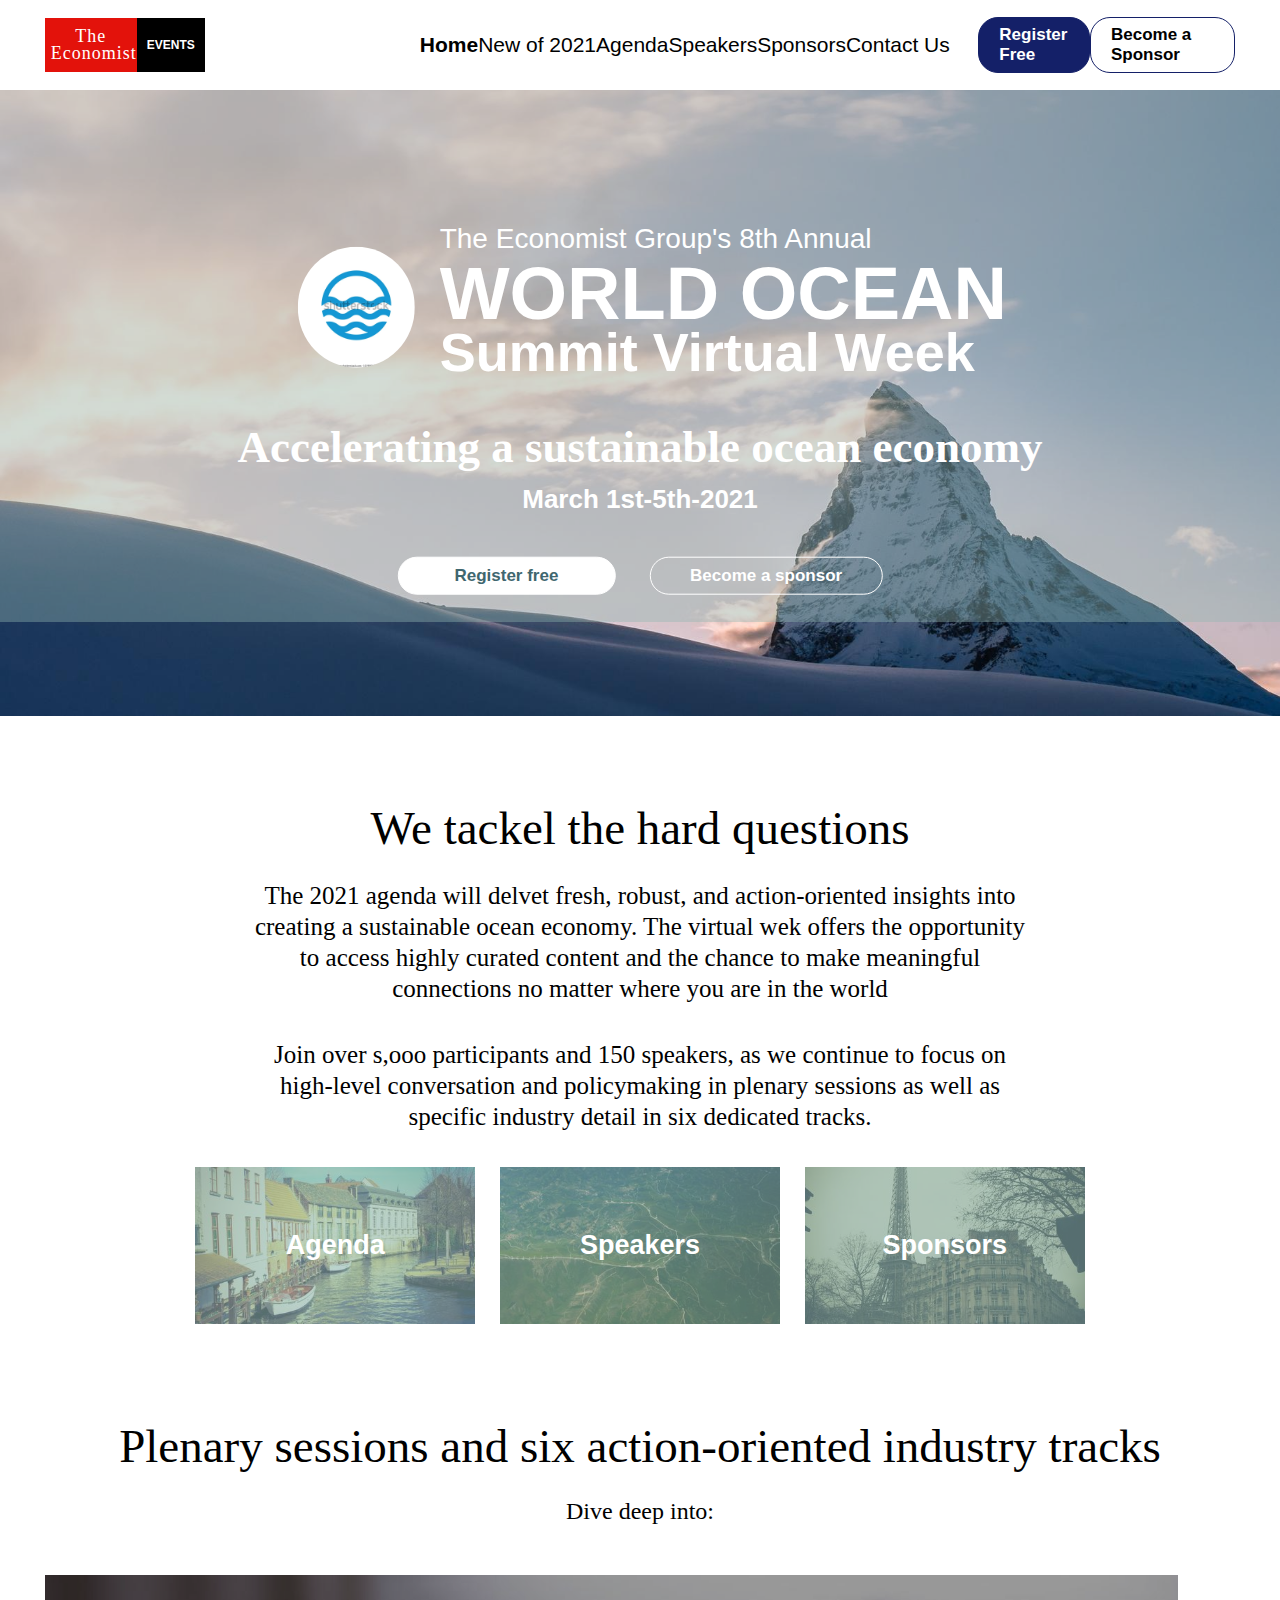
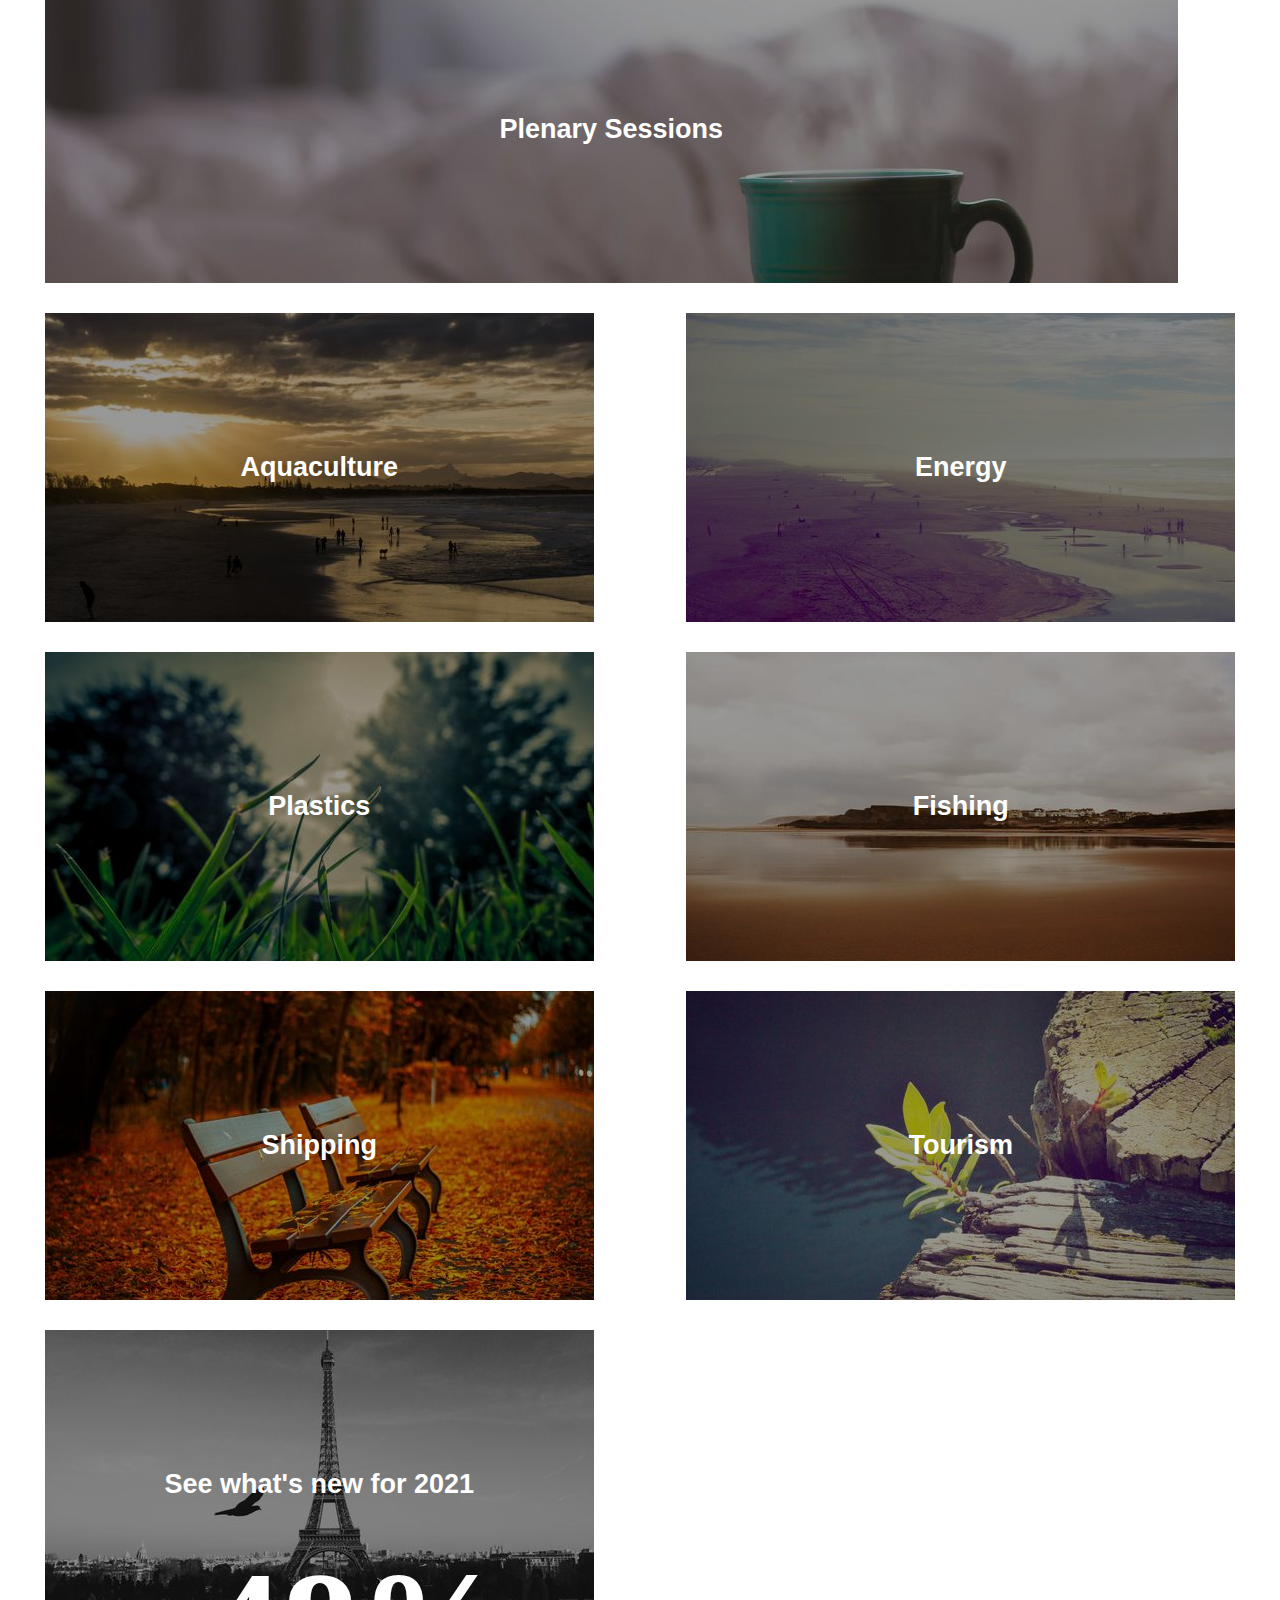
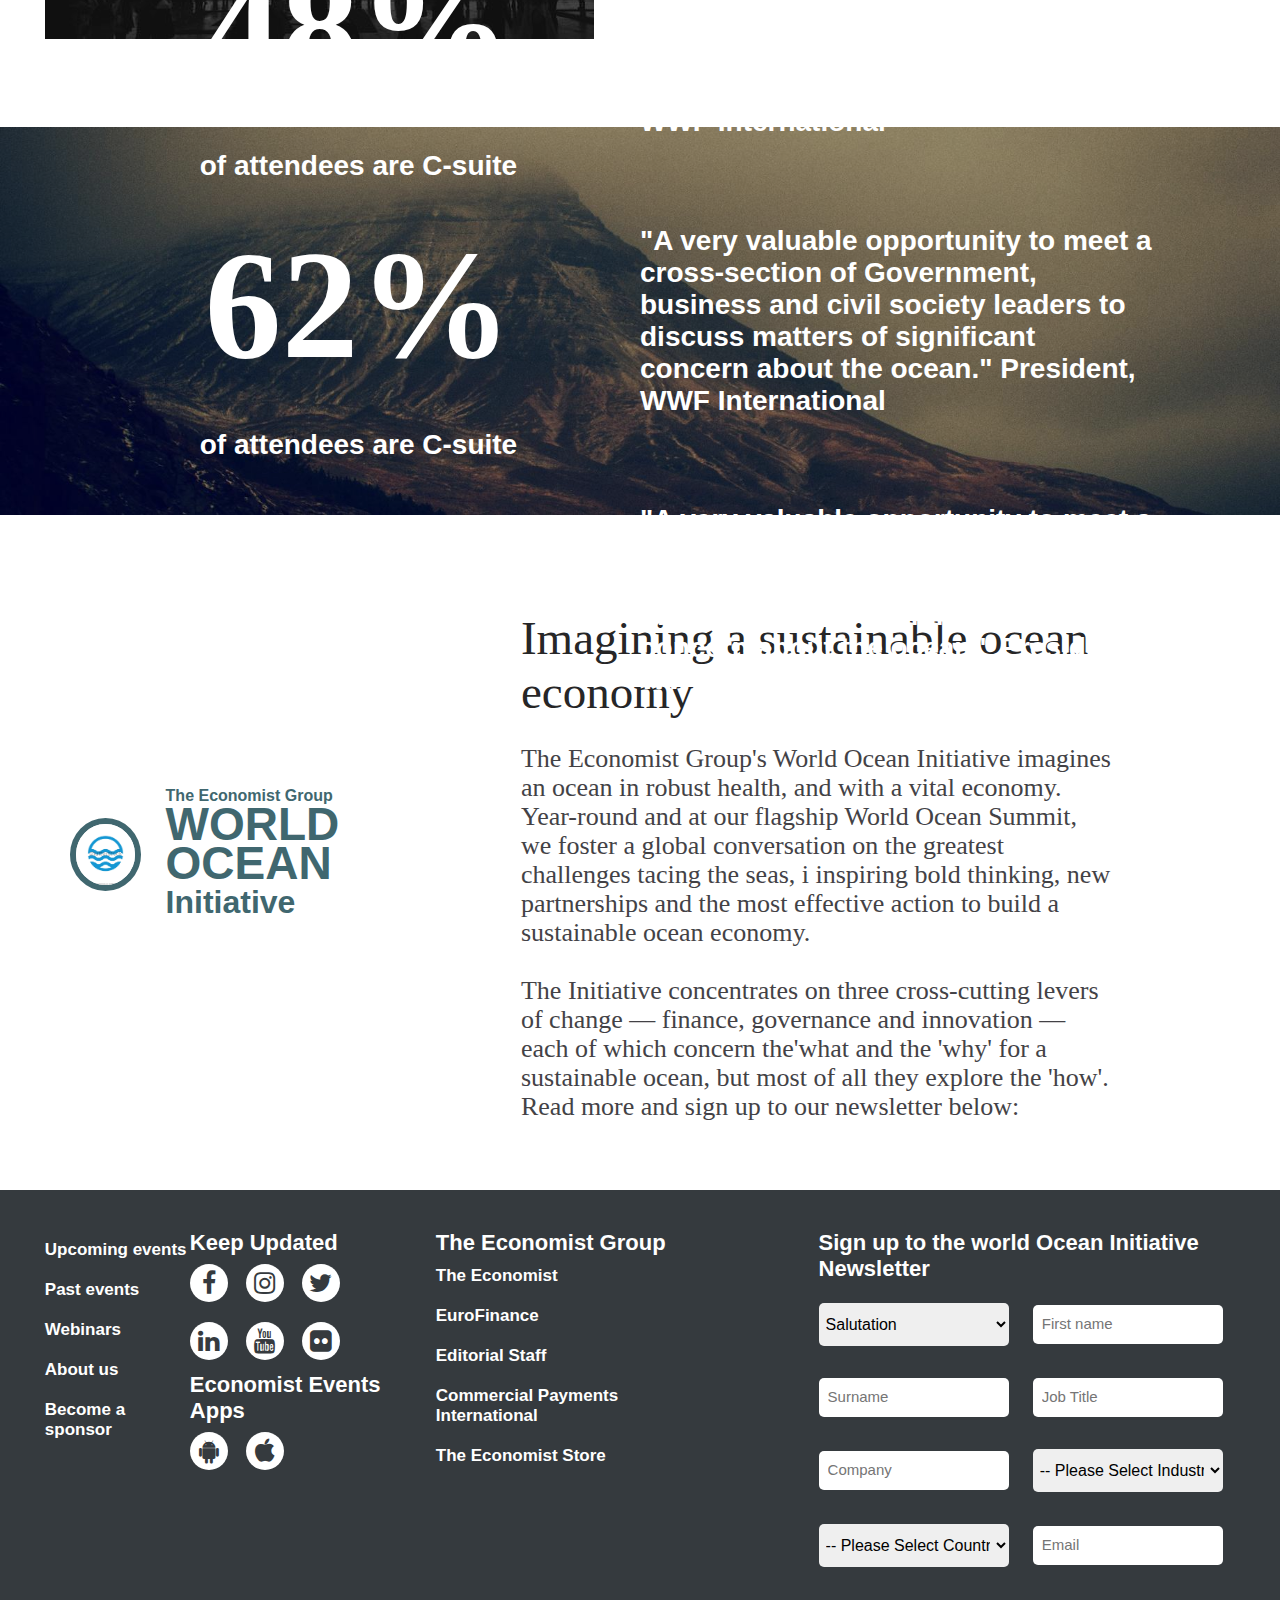
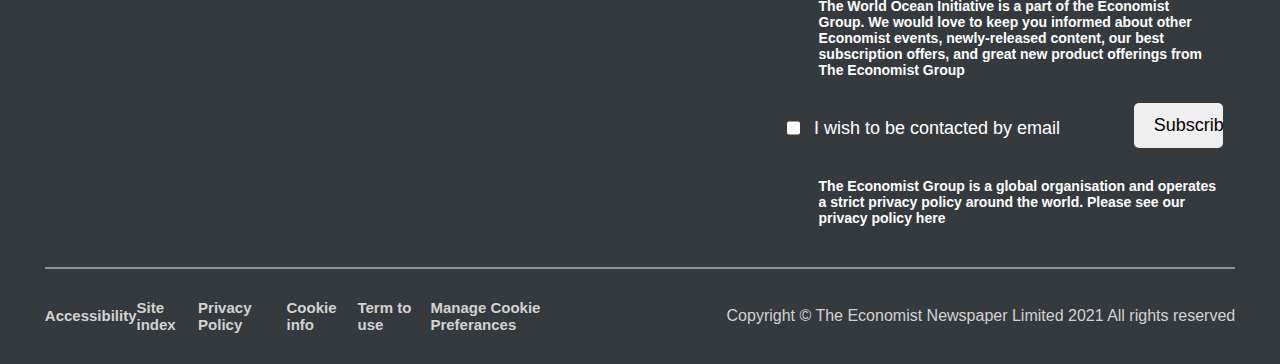
==== index.html @ f03de9ed "Remove dynamic image link and update static images" ====
<!doctype html>

<!-- If multi-language site, reconsider usage of html lang declaration here. -->
<html lang="en">

<head>

  <meta charset="utf-8">

  <title>The Economist Events</title>

  <meta name="viewport" content="width=device-width, initial-scale=1, maximum-scale=1">


  <!-- Place favicon.ico in the root directory: mathiasbynens.be/notes/touch-icons -->
  <link rel="shortcut icon" href="favicon.ico" />

  <!--font-awesome link for icons-->
  <link rel="stylesheet" href="https://cdnjs.cloudflare.com/ajax/libs/font-awesome/4.7.0/css/font-awesome.min.css">

  <!-- Default style-sheet is for 'media' type screen (color computer display).  -->
  <link rel="stylesheet" media="screen" href="assets/css/style.css">

  <!-- Slick slider plugin -->
  <script src="https://ajax.googleapis.com/ajax/libs/jquery/3.5.1/jquery.min.js"></script>
  <link rel="stylesheet" type="text/css" href="slick/slick.css" />
  <!-- Add the new slick-theme.css if you want the default styling -->
  <link rel="stylesheet" type="text/css" href="slick/slick-theme.css" />
  <script type="text/javascript" src="slick/slick.min.js"></script>

</head>

<body>
  <!--container start-->
  <div class="container">
    <!--header section start-->
    <header>
      <div class="wrapper">
        <h1 class="logo">
          <a href="index.html" title="The Economist Events">
            <span class="logo-left">The Economist</span>
            <span class="logo-right">EVENTS</span>
          </a>
        </h1>
        <nav>
          <div class="hamburger desktop-none">
            <span class="bar1">bar1</span>
            <span class="bar2">bar2</span>
            <span class="bar3">bar3</span>
          </div>
          <ul class="main-menu">
            <li class="menu-item"><a href="#fixme" title="Home" target="_blank" class="active">Home</a></li>
            <li class="menu-item"><a href="#fixme" title="New of 2021" target="_blank">New of 2021</a></li>
            <li class="menu-item"><a href="#fixme" title="Agenda" target="_blank">Agenda</a></li>
            <li class="menu-item"><a href="#fixme" title="Speakers" target="_blank">Speakers</a></li>
            <li class="menu-item"><a href="#fixme" title="Sponsors" target="_blank">Sponsors</a></li>
            <li class="menu-item"><a href="#fixme" title="Contact Us" target="_blank">Contact Us</a></li>
          </ul>
          <ul class="sub-menu">
            <li class="menu-item"><a href="#fixme" title="Register Free" target="_blank" class="active">Register
                Free</a></li>
            <li class="menu-item"><a href="#fixme" title="Become a Sponsor" target="_blank">Become a Sponsor</a></li>
          </ul>
        </nav>
      </div>
    </header>
    <!--header section start-->
    <!--main section start-->
    <main>
      <!-- Banner start -->
      <div class="banner">
        <figure>
          <img src="assets/images/image1.jpg" alt="Baner">
        </figure>
        <div class="wrapper">
          <div class="banner-heading">
            <figure>
              <img src="assets/images/logo.webp"
                alt="Ocean">
            </figure>
            <div class="heading-content">
              <span>The Economist Group's 8th Annual</span>
              <h2>WORLD OCEAN <span>Summit Virtual Week</span></h2>
            </div>
          </div>
          <p>Accelerating a sustainable ocean economy</p>
          <span class="date">March 1st-5th-2021</span>
          <div class="banner-btn">
            <a href="#fixme" title="Register free" class="active">Register free</a>
            <a href="#fixme" title="Become a sponsor">Become a sponsor</a>
          </div>
        </div>
      </div>
      <!-- Banner end -->

      <!-- tackel-question start -->
      <section class="tackel-question">
        <div class="wrapper">
          <h3>We tackel the hard questions</h3>
          <p>The 2021 agenda will delvet fresh, robust, and action-oriented insights into creating a sustainable ocean
            economy. The virtual wek offers the opportunity to access highly curated content and the chance to make
            meaningful connections no matter where you are in the world</p>
          <p>Join over s,ooo participants and 150 speakers, as we continue to focus on high-level conversation and
            policymaking in plenary sessions as well as specific industry detail in six dedicated tracks.</p>
          <ul class="tackel-list">
            <li class="tackel-item">
              <a href="#fixme" title="Agenda">
                <figure>
                  <img
                    src="assets/images/image2.jpg"
                    alt="Agenda">
                  <figcaption><span>Agenda</span></figcaption>
                </figure>
              </a>
            </li>
            <li class="tackel-item">
              <a href="#fixme" title="Speakers">
                <figure>
                  <img
                    src="assets/images/image3.jpg"
                    alt="Speakers">
                  <figcaption><span>Speakers</span></figcaption>
                </figure>
              </a>
            </li>
            <li class="tackel-item">
              <a href="#fixme" title="Sponsors">
                <figure>
                  <img
                    src="assets/images/image4.jpg"
                    alt="Sponsors">
                  <figcaption><span>Sponsors</span></figcaption>
                </figure>
              </a>
            </li>
          </ul>
        </div>
      </section>
      <!-- tackel-question end -->

      <!--  plenary-sessions start -->
      <section class="plenary-sessions">
        <div class="wrapper">
          <h3>Plenary sessions and six action-oriented industry tracks</h3>
          <span>Dive deep into:</span>
          <ul class="plenary-gallery">
            <li>
              <figure>
                <img src="assets/images/image5.jpg" alt="Plenary session">
                <figcaption><span>Plenary Sessions</span></figcaption>
              </figure>
            </li>
            <li>
              <figure>
                <img src="assets/images/image6.jpg" alt="Aquaculture">
                <figcaption><span>Aquaculture</span></figcaption>
              </figure>
            </li>
            <li>
              <figure>
                <img src="assets/images/image7.jpg" alt="Energy">
                <figcaption><span>Energy</span></figcaption>
              </figure>
            </li>
            <li>
              <figure>
                <img src="assets/images/image8.jpg" alt="Plastics">
                <figcaption><span>Plastics</span></figcaption>
              </figure>
            </li>
            <li>
              <figure>
                <img src="assets/images/image9.jpg" alt="Fishing">
                <figcaption><span>Fishing</span></figcaption>
              </figure>
            </li>
            <li>
              <figure>
                <img src="assets/images/image10.jpg" alt="Shipping">
                <figcaption><span>Shipping</span></figcaption>
              </figure>
            </li>
            <li>
              <figure>
                <img src="assets/images/image11.jpg" alt="Tourism">
                <figcaption><span>Tourism</span></figcaption>
              </figure>
            </li>
            <li>
              <figure>
                <img src="assets/images/image12.jpg" alt="New for 2021">
                <figcaption><span>See what's new for 2021</span></figcaption>
              </figure>
            </li>
          </ul>
        </div>
      </section>
      <!--  plenary-sessions end -->

      <!-- Slider start -->
      <div class="slider-main">
        <figure>
          <img src="assets/images/sliderbackground.jpg" alt="Slider background">
        </figure>
        <div class="wrapper">
          <ul class="slider">
            <li>
              <div class="slider-content">
                <div class="left-content">
                  <span class="count">48%</span>
                  <span>of attendees are C-suite</span>
                </div>
                <div class="text-content">
                  <p>"A very valuable opportunity to meet a cross-section of Government, business and civil society
                    leaders to discuss matters of significant concern about the ocean." President, WWF International</p>
                </div>
              </div>
            </li>
            <li>
              <div class="slider-content">
                <div class="left-content">
                  <span class="count">62%</span>
                  <span>of attendees are C-suite</span>
                </div>
                <div class="text-content">
                  <p>"A very valuable opportunity to meet a cross-section of Government, business and civil society
                    leaders to discuss matters of significant concern about the ocean." President, WWF International</p>
                </div>
              </div>
            </li>
            <li>
              <div class="slider-content">
                <div class="left-content">
                  <span class="count">35%</span>
                  <span>of attendees are C-suite</span>
                </div>
                <div class="text-content">
                  <p>"A very valuable opportunity to meet a cross-section of Government, business and civil society
                    leaders to discuss matters of significant concern about the ocean." President, WWF International</p>
                </div>
              </div>
            </li>
          </ul>
        </div>
      </div>
      <!-- Slider start -->

      <!-- imagining section start -->
      <section class="imagining">
        <div class="wrapper">
          <div class="imagin-logo">
            <figure>
              <img src="assets/images/logo.webp"
                alt="Ocean">
            </figure>
            <div class="imagin-logo-content">
              <span>The Economist Group</span>
              <h2>WORLD OCEAN <span>Initiative</span></h2>
            </div>
          </div>
          <article>
            <h3>Imagining a sustainable ocean economy</h3>
            <p>The Economist Group's World Ocean Initiative imagines an ocean in robust health, and with a vital
              economy. Year-round and at our flagship World Ocean Summit, we foster a global conversation on the
              greatest challenges tacing the seas, i inspiring bold thinking, new partnerships and the most effective
              action to build a sustainable ocean economy. <span class="space">space</span>
              The Initiative concentrates on three cross-cutting levers of change — finance, governance and innovation —
              each of which concern the'what and the 'why' for a sustainable ocean, but most of all they explore the
              'how'.</p>
            <span>Read more and sign up to our newsletter below:</span>
          </article>
        </div>
      </section>
      <!-- imagining section end -->
    </main>
    <!--main section end-->

    <!--footer section start-->
    <footer>
      <div class="wrapper">
        <div class="footer-up">
          <ul class="footer-menu">
            <li class="footer-item">
              <ul class="footer-submenu">
                <li class="submenu-item"><a href="#fixme" title="Upcoming Events">Upcoming events</a></li>
                <li class="submenu-item"><a href="#fixme" title="Past events">Past events</a></li>
                <li class="submenu-item"><a href="#fixme" title="Webinars">Webinars</a></li>
                <li class="submenu-item"><a href="#fixme" title="About us">About us</a></li>
                <li class="submenu-item"><a href="#fixme" title="Become a Sponsor">Become a sponsor</a></li>
              </ul>
            </li>
            <li class="social">
              <h4>Keep Updated</h4>
              <ul class="social-list">
                <li><a href="#fixme" title="Facebook" target="_blank" class="facebook"><span>facebook</span></a></li>
                <li><a href="#fixme" title="Tnstagram" target="_blank" class="instagram"><span>instagram</span></a></li>
                <li><a href="#fixme" title="Twitter" target="_blank" class="twitter"><span>twitter</span></a></li>
                <li><a href="#fixme" title="Linkdin" target="_blank" class="linkdin"><span>linkdin</span></a></li>
                <li><a href="#fixme" title="Youtube" target="_blank" class="youtube"><span>youtube</span></a></li>
                <li><a href="#fixme" title="Flicker" target="_blank" class="flicker"><span>flicker</span></a></li>
              </ul>
              <h4>Economist Events Apps</h4>
              <ul class="social-list">
                <li><a href="#fixme" title="Android" target="_blank" class="android"><span>Android</span></a></li>
                <li><a href="#fixme" title="Applestore" target="_blank" class="applestore"><span>Applestore</span></a>
                </li>
              </ul>
            </li>
            <li class="economist-group">
              <h4>The Economist Group</h4>
              <ul class="group-list">
                <li><a href="#fixme" title="The Economist" target="_blank">The Economist</a></li>
                <li><a href="#fixme" title="EuroFinance" target="_blank">EuroFinance</a></li>
                <li><a href="#fixme" title="Editorial Staff" target="_blank">Editorial Staff</a></li>
                <li><a href="#fixme" title="Commercial Payments International" target="_blank">Commercial Payments
                    International</a></li>
                <li><a href="#fixme" title="The Economist Store" target="_blank">The Economist Store</a></li>
              </ul>
            </li>
          </ul>
          <div class="newsletter">
            <h4>Sign up to the world Ocean Initiative Newsletter</h4>
            <form action="#" class="newsletter-form">
              <div class="main-controls">
                <div class="form-control">
                  <select name="type" id="type">
                    <option value="salutation">Salutation</option>
                    <option value="salutation">Salutation</option>
                    <option value="salutation">Salutation</option>
                  </select>
                  <span class="error"></span>
                </div>
                <div class="form-control">
                  <input type="text" placeholder="First name" class="fname">
                  <span class="error"></span>
                </div>
                <div class="form-control">
                  <input type="text" placeholder="Surname" class="sname">
                  <span class="error"></span>
                </div>
                <div class="form-control">
                  <input type="text" placeholder="Job Title" class="job">
                  <span class="error"></span>
                </div>
                <div class="form-control">
                  <input type="text" placeholder="Company" class="company">
                  <span class="error"></span>
                </div>
                <div class="form-control">
                  <select name="type" id="industry">
                    <option value="industry">-- Please Select Industry --</option>
                    <option value="hotels">Hotels</option>
                    <option value="tourism">Tourism</option>
                  </select>
                  <span class="error"></span>
                </div>
                <div class="form-control">
                  <select name="type" id="country">
                    <option value="country">-- Please Select Country --</option>
                    <option value="india">INDA</option>
                    <option value="usa">USA</option>
                  </select>
                  <span class="error"></span>
                </div>
                <div class="form-control">
                  <input type="email" placeholder="Email" class="email">
                  <span class="error"></span>
                </div>
              </div>
              <p>The World Ocean Initiative is a part of the Economist Group. We would love to keep you informed about
                other Economist events, newly-released content, our best subscription offers, and great new product
                offerings from The Economist Group</p>
              <div class="subscribe">
                  <input type="checkbox" name="wish" id="wish">
                  <label for="wish" class="wish">I wish to be contacted by email</label>
                  <span class="error"></span>
                <input type="submit" value="Subscribe" class="subscribe">
              </div>
              <p>The Economist Group is a global organisation and operates a strict privacy policy around the world.
                Please see our privacy policy <a href="#fixme" title="Policy" target="_blank">here</a></p>
            </form>
          </div>
        </div>
        <div class="footer-dwn">
          <ul class="footer-dwnlist">
            <li><a href="#fixme" title="Accessibility" target="_blank">Accessibility</a></li>
            <li><a href="#fixme" title="Site index" target="_blank">Site index</a></li>
            <li><a href="#fixme" title="Privacy Policy" target="_blank">Privacy Policy</a></li>
            <li><a href="#fixme" title="Cookie info" target="_blank">Cookie info</a></li>
            <li><a href="#fixme" title="term to use" target="_blank">Term to use</a></li>
            <li><a href="#fixme" title="Manage Cookie Preferances" target="_blank">Manage Cookie Preferances</a></li>
          </ul>
          <span>Copyright &copy; The Economist Newspaper Limited 2021 All rights reserved</span>
        </div>
      </div>
    </footer>
    <!--footer section end-->

  </div>
  <!--container end-->

  <script src="assets/js/script.js"></script>
</body>

</html>
---- assets/css/style.css ----
@charset "utf-8";
/* ==========================================================================
   1. CSS Reset Code
   ========================================================================== */

/* 1.1. Eric Meyers Reset
   http://meyerweb.com/eric/tools/css/reset/
   v2.0 | 20110126
   License: none (public domain)
   ========================================================================== */
html, body, div, span, applet, object, iframe, h1, h2, h3, h4, h5, h6, p,
blockquote, pre, a, abbr, acronym, address, big, cite, code, del, dfn, em, img,
ins, kbd, q, s, samp, small, strike, strong, sub, sup, tt, var, b, u, i, center,
dl, dt, dd, ol, ul, li, fieldset, form, label, legend, table, caption, tbody,
tfoot, thead, tr, th, td, article, aside, canvas, details, embed, figure,
figcaption, footer, header, hgroup, menu, nav, output, ruby, section, summary,
time, mark, audio, video {
  margin: 0;
  padding: 0;
  border: 0;
  font-size: 100%;
  font: inherit;
  vertical-align: baseline;
}

/* HTML5 display-role reset for older browsers */
article, aside, details, figcaption, figure,
footer, header, hgroup, menu, nav, section {
  display: block;
}

/* Force scrollbar */
html { overflow-y: scroll; }

/* Align radios and text inputs with their label */

input[type='radio'] { vertical-align: text-bottom; }

/* Hand cursor on clickable input elements */
label,
input[type='button'],
input[type='submit'],
button {
  cursor: pointer;
}

strong {
  font-weight: bold;
  font-family: inherit;
  font-size: inherit;
}

em { font-style: italic; }

img {
  width: 100%;
  border: 0;
  vertical-align: middle;
}

sub,
sup {
  vertical-align: baseline;
  position: relative;
  font-size: 55%;
  line-height: 0;
}

sup { top: -.7em; }
sub { bottom: -.25em; }

/* 1.2. Clear Fix
   ========================== */

.cf:before,
.cf:after {
  display: table;
  content: " ";
}

.cf:after { clear: both; }
.cf { *zoom: 1; }

/*for all*/
body {
  box-sizing: border-box;
  font-family: sans-serif;
}

a { 
  display: inline-block;
  text-decoration: none; 
}

li {
  display: inline-block;
  list-style-type: none;
}

/*for wrapper*/
.wrapper {
  max-width: 1837px;
  width: 93%;
  margin: 0 auto;
}
/*=================================
  Header styling starts here
=================================*/

/* humburder icon */

.hamburger { 
  width: 40px;
  height: 40px;
  display: none;
  position: absolute;
  right: 5%;
  top: 7%;
}

.bar1,
.bar2,
.bar3 {
  width: 100%;
  border-top: 2px solid #000;
  text-indent: -99999px;
  height: 0;
  margin-bottom: 6px;
  float: left;
}

.hamburger:hover .bar1 { transform: rotate(45deg) translateX(7px); }
.hamburger:hover .bar2 { display: none; }
.hamburger:hover .bar3 { transform: rotate(-45deg) translateX(5px); }

/* Main header */

header { width: 100%; }

header .wrapper {
  display: flex;
  padding: 17px 0;
  justify-content: space-between;
  align-items: center;
}

.logo { flex-basis: 12.5%; }

.logo a {
  width: 100%;
  display: flex;
  justify-content: center;
  align-items: center;
  text-align: center;
  color: #fff;
  background-color: #000;
}

.logo-left {
  width: 50%;
  padding: 10px 6px;
  display: block;
  font-size: 18px;
  letter-spacing: 1px;
  font-family: serif;
  line-height: 17px;
  background-color: #E3120B;
}

.logo-right {
  width: 50%;
  padding: 10px 7px;
  display: block;
  font-size: 12px;
  font-weight: bold;
}

nav,
.main-menu,
.sub-menu {
  display: flex;
  justify-content: space-between;
  align-items: center;
}

nav { flex-basis: 68.5%; }
nav a { color: #000; }
 
.main-menu { flex-basis: 65%; }

.main-menu a { font-size: 21px; }

.main-menu a:hover {text-decoration: underline;}
.main-menu a.active { font-weight: bold; }

.sub-menu { flex-basis: 31.5%; }

.sub-menu a {
  padding: 7px 20px;
  border: 1px solid #142068;
  border-radius: 20px;
  font-weight: bold;
  font-size: 17px;
}

.sub-menu a.active {
  color: #fff;
  background-color: #142068;
}
/*=================================
  Header styling ends here
=================================*/  

/*=================================
  main styling starts here
=================================*/
/* banner start */
.banner { 
  width: 100%;
  position: relative;
  color: #fff;
}

.banner .wrapper {
  position: absolute;
  left: 50%;
  top: 50%;
  transform: translate(-50%, -50%);
  text-align: center;
  z-index: 2;
}

.banner > figure { position: relative; }

.banner > figure::before {
  content: '';
  width: 100%;
  height: 85%;
  position: absolute;
  left: 0;
  top: 0;
  background-color: rgba(144, 183, 177,.4);
}

.banner-heading {
  margin: 4.5% 0 2.5%;
  display: flex;
  justify-content: center;
  align-items: center;
  text-align: left;
}

.imagin-logo figure,
.banner-heading figure {
  width: 9.8%;
  border-radius: 50%;
  margin: 0 25px;
  overflow: hidden;
}

.heading-content h2 {
  margin: 9px 0;
  /* font-size: 4vw; */
  font-size: 74px;
  font-weight: bold;
  line-height: 59px;
  /* line-height: 3.2vw; */
  color: #fff;
}

.heading-content h2 span { 
  display: block;
  /* font-size: 3vw; */
  font-size: 54px;
 }

.heading-content span { font-size: 28px; }

.banner p {
  margin: 11px 0;
  font-size: 45px;
  font-weight: bold;
  font-family: serif;
}

.date {
  font-size: 26px;
  font-weight: bold;
}

.banner-btn { margin: 3.5% 0; }

.banner-btn a {
  padding: 8px 3.3%;
  border: 1px solid #fff;
  border-radius: 20px;
  margin: 0 15px;
  font-weight: bold;
  font-size: 17px;
  color: #fff;
}

.banner-btn a.active {
  padding: 8px 4.7%;
  color: #40676f;
  background-color: #fff;
}
/* banner end */


/* tackel-question start */
.tackel-question { 
  width: 100%;
  text-align: center;
}

.tackel-question .wrapper { 
  width: 69.5%;
  padding: 60px 0;
}

h3 {
  margin: 25px 0;
  font-size: 47px;
  /* font-weight: bold; */
  font-family: serif;
}

.tackel-question p {
  padding: 0 6%;
  margin-bottom: 35px;
  font-size: 25px;
  line-height: 31px;
  font-family: serif;
}

.tackel-list {
  display: flex;
  justify-content: space-between;
  align-items: center;
}

.tackel-item { 
  flex-basis: 31.5%;
  transition: ease .4s;
}

.plenary-gallery figure,  /* plenary-gallery section */
.tackel-item figure { position: relative; }

.plenary-gallery li:hover,  /* plenary-gallery section */
.tackel-item:hover { box-shadow: 0 0 20px rgba(0,0,0,.5);}

.plenary-gallery li:hover figcaption,  /* plenary-gallery section */
.tackel-item:hover figcaption { opacity: 0; }


.plenary-gallery figure figcaption,  /* plenary-gallery section */
.tackel-item figure figcaption {
  width: 100%;
  height: 100%;
  display: flex;
  justify-content: center;
  align-items: center;
  position: absolute;
  left: 0;
  top: 0;
  font-size: 27px;
  font-weight: bold;
  color: #fff;
  background-color: rgba(144, 183, 177,.6);
  transition: .6s;
}
/* tackel-question end */


/* plenary-sessions start */
.plenary-sessions { width: 100%; }

.plenary-sessions .wrapper { 
  padding: 10px 0 38px;
  text-align: center;
}

.plenary-sessions h3 + span {
  font-size: 24px;
  font-family: serif;
}

.plenary-gallery {
  margin: 35px 0;
  display: flex;
  justify-content: space-between;
  flex-wrap: wrap;
}

.plenary-gallery li { margin: 15px 0;}

.plenary-gallery figure figcaption {
  background-color: rgba(0,0,0,.4);
}
/* plenary-sessions end */

/* Main slider start */
.slider-main { 
  width: 100%;
  position: relative;
  box-sizing: border-box;
}

.slider-main .wrapper { 
  position: absolute;
  left: 50%;
  top: 50%;
  transform: translate(-50%, -50%);
}

.slider {
  width: 86%;
  margin: 0 auto;
  text-align: center;
}

.slider-main figure { position: relative; }

.slider-main figure::before {
  content: '';
  width: 100%;
  height: 100%;
  position: absolute;
  left: 0;
  top: 0;
  background-color: rgba(0,0,0,.2);
}

/* .slider li { display: none; }

.slider li:first-child {
  display: block;
} */

.slider-content {
  display: flex;
  justify-content: space-between;
  align-items: center;
  color: #fff;
}

.left-content { flex-basis: 45%; }

.left-content span {
  display: block;
  font-size: 28px;
  font-weight: bold;
}

span.count {
  margin: 35px 0;
  font-size: 12vw;
  font-weight: bold;
  font-family: serif;
}

.text-content {
  flex-basis: 50%;
  text-align: left;
}

.text-content p {
  font-size: 28px;
  font-weight: bold;
}

.slider .slick-prev:before, 
.slider .slick-next:before { opacity: 0; }
.slider .slick-dots { bottom: -23%; }

.slider .slick-dots li { margin: 0 10px; }

.slider .slick-dots li.slick-active button:before,
.slider li.slick-active button:before {
  opacity: .75;
  color: #fff;
}

.slider .slick-dots li button:before {
  margin: 0 20px;
  font-size: 23px;
  color: #dadada;
}

/* Main slider end */

/* imagining section start  */
.imagining { width: 100%; }

.imagining .wrapper {
  padding: 5.6% 0 5.3%;
  display: flex;
  justify-content: space-between;
  align-items: center;
}
.imagin-logo {
  flex-basis: 39%;
  display: flex;
  justify-content: center;
  align-items: center;
}

.imagin-logo figure {
  width: 13%;
  border: 6px solid #40676f;
}

.imagin-logo h2 {
  font-size: 46px;
  font-weight: bold;
  line-height: 39px;
}

.imagin-logo-content { color: #40676f;}

.imagin-logo h2 span {
  display: block;
  font-size: 32px;
}

.imagin-logo-content > span { font-weight: bold; }
.imagining article { 
  flex-basis: 60%;
  color: #434246;
}

article h3 { color: #262627; } 

.imagining article p {
  padding-right: 17%;
  font-size: 26px;
  line-height: 29px;
  font-family: serif;
}

article span {
  font-size: 26px;
  font-family: serif;
}


.imagining .space { 
  display: block;
  text-indent: -99999px;
}

/* imagining section end  */

/*=================================
  main styling ends here
=================================*/

/*=================================
  footer styling starts here
=================================*/ 
footer { 
  background-color: #353a3e;
  color: #fff;
}

footer a { color: #fff; }

footer h4 {
  font-size: 22px;
  font-weight: bold;
}

.footer-up { 
  padding: 40px 0 26px;
  display: flex;
  justify-content: space-between;
  align-items: flex-start;
}

.footer-menu {
  display: flex;
  flex-basis: 56%;
  justify-content: space-between;
}

.footer-menu li {
  display: block;
}

.footer-submenu a,
.group-list a {
  font-size: 17px;
  font-weight: bold;
  padding: 10px 0;
}

.newsletter { flex-basis: 35%; }

.social-list {
  width: 69%;
  display: flex;
  flex-wrap: wrap;
}

.social-list li { 
  margin: 8px 5px 8px 0;
  flex-basis: 30%;
}

.social-list span { 
  text-indent: -99999px;
  float: left;
}

.social-list a {
  width: 38px;
  height: 38px;
  border-radius: 50%;
  display: inline-block;
  position: relative;
  background-color: #fff;
}

.social-list a::after {
  position: absolute;
  left: 50%;
  top: 50%;
  transform: translate(-50%, -50%);
  font-family: fontAwesome;
  font-size: 25px;
  color: #353a3e;
}

.facebook::after { content: '\f09a'; }
.instagram::after { content: '\f16d'; }
.twitter::after { content: '\f099'; }
.linkdin::after { content: '\f0e1'; }
.youtube::after { content: '\f167'; }
.flicker::after { content: '\f16e'; }
.android::after { content: '\f17b'; }
.applestore::after { content: '\f179'; }


/* newsletter-form start */
.newsletter-form { padding-top: 5px; }

.main-controls {
  width: 97%;
  display: flex;
  justify-content: space-between;
  align-items: center;
  flex-wrap: wrap;
}

.form-control {
  margin: 6px 0;
  flex-basis: 47%;
}

.form-control select,
.form-control input {
  width: 100%;
  padding: 12px 9px;
  border-radius: 5px;
  margin: 10px 0;
  box-sizing: border-box;
  outline: none;
  border: none;
}

.form-control select {
  padding: 12px 3px;
  font-size: 16px;
}

.main-controls ::placeholder {
  font-size: 15px;
  /* font-weight: bold; */
}

.newsletter p {
  padding-right: 18px;
  margin: 15px 0;
  font-size: 14px;
  font-weight: bold;
}

.subscribe {
  width: 97%;
  margin: 10px 0 15px;
  display: flex;
  justify-content: space-between;
  align-items: center;
}

#wish {
  appearance: none;
  -webkit-appearance: none;
}

.wish {
  position: relative;
  left: -8%;
  font-size: 18px;
  color: #fff;
}

.wish::after {
  content: '';
  width: 13px;
  height: 13px;
  border-radius: 2px;
  position: absolute;
  left: -11%;
  top: 50%;
  transform: translateY(-50%);
  background-color: #fff;
}

#wish:checked~.wish::before {
  content: '';
  width: 15px;
  height: 10px;
  position: absolute;
  left: -11%;
  top: -7%;
  border-left: 2px solid #000;
  border-bottom: 2px solid #000;
  transform: rotate(-45deg);
  z-index: 5;
}

input[type="checkbox"] {
  appearance: none;
  -webkit-appearance: none;
}

input[type="submit"] {
  width: 22%;
  padding: 12px 20px;
  border-radius: 5px;
  border: none;
  outline: none;
  text-align: center;
  font-size: 18px;
}
/* newsletter-form end */


.footer-dwnlist,
.footer-dwn {
  display: flex;
  justify-content: space-between;
  align-items: center;
}

.footer-dwn {
  padding: 2.5% 0;
  border-top: 2px solid #8E9091;
  color: #d2d2d2;
}

.footer-dwn a {
  font-size: 15px;
  font-weight: bold;
  color: #d2d2d2;
}

.footer-dwnlist { flex-basis: 47%; }
 /*=================================
  footer styling ends here
=================================*/ 

/*media query starts*/
/*media query for 995px starts here*/
@media only screen and (max-width: 995px) {



}
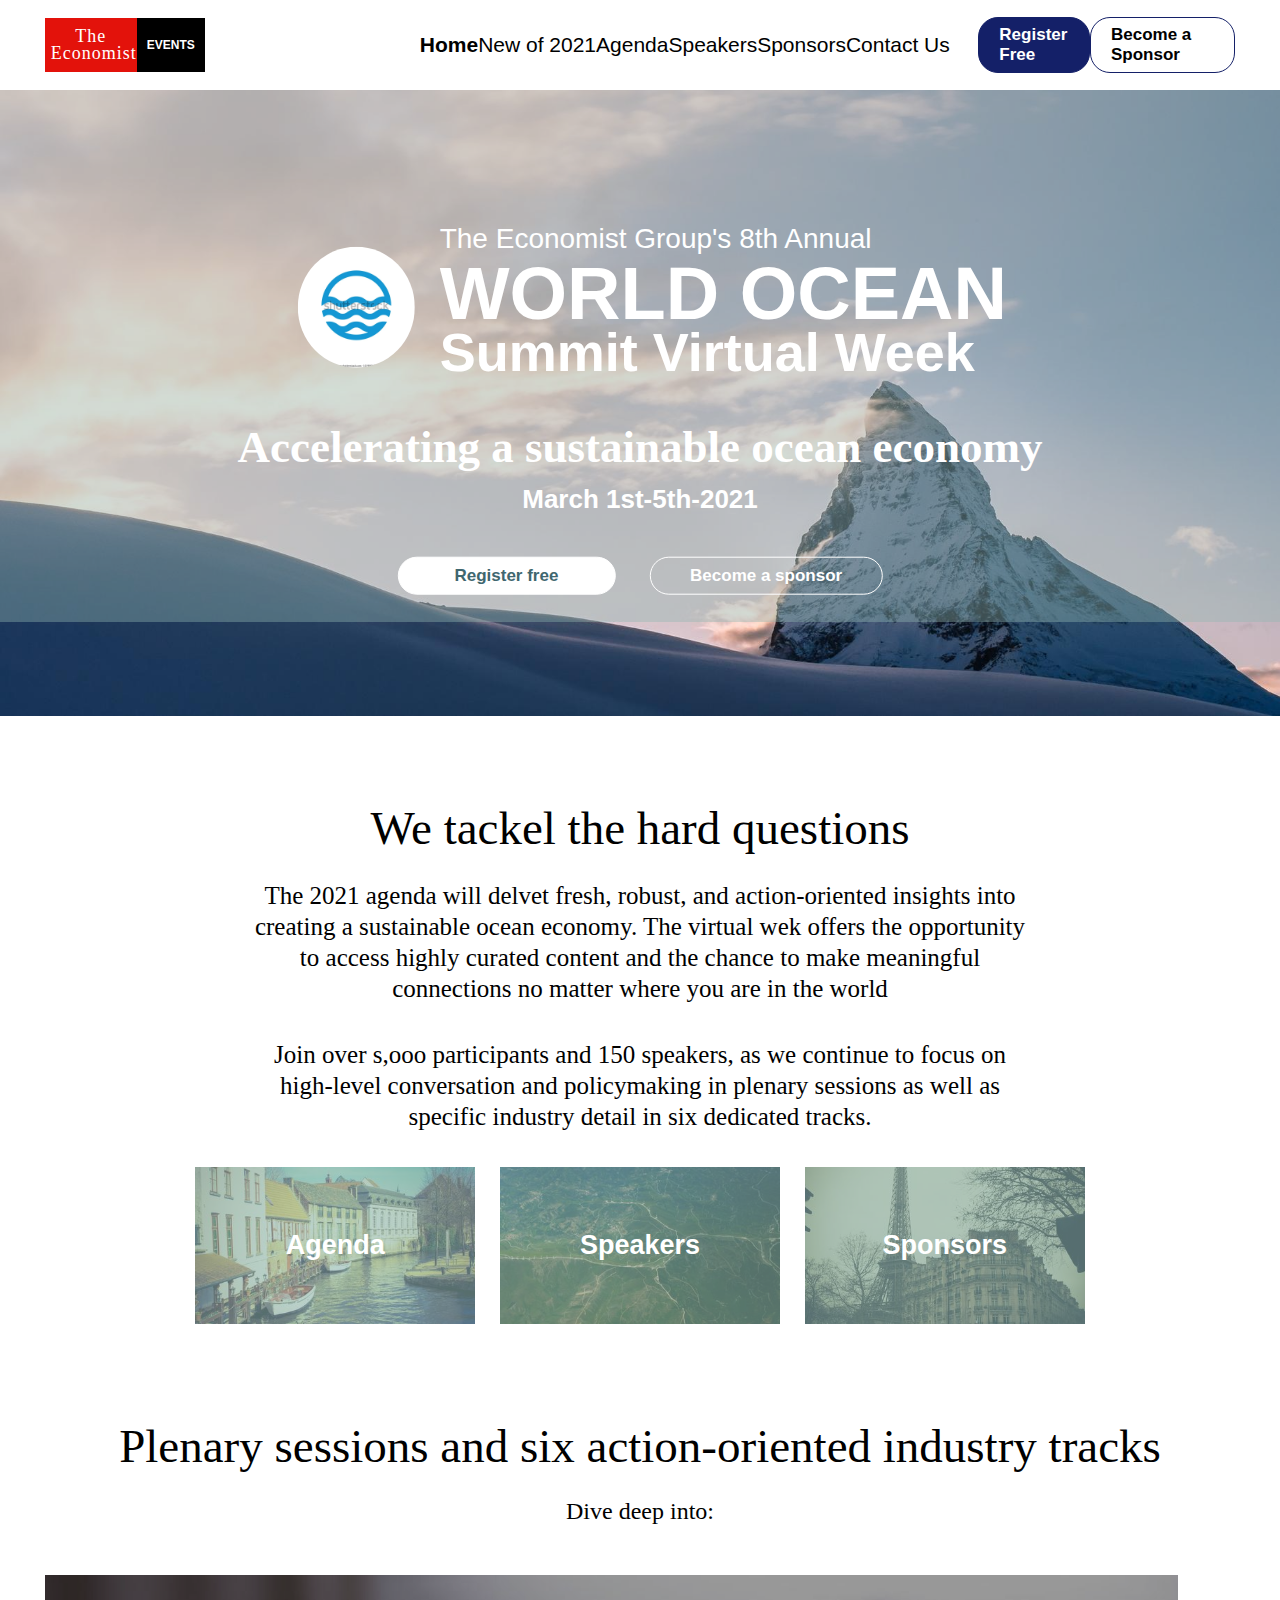
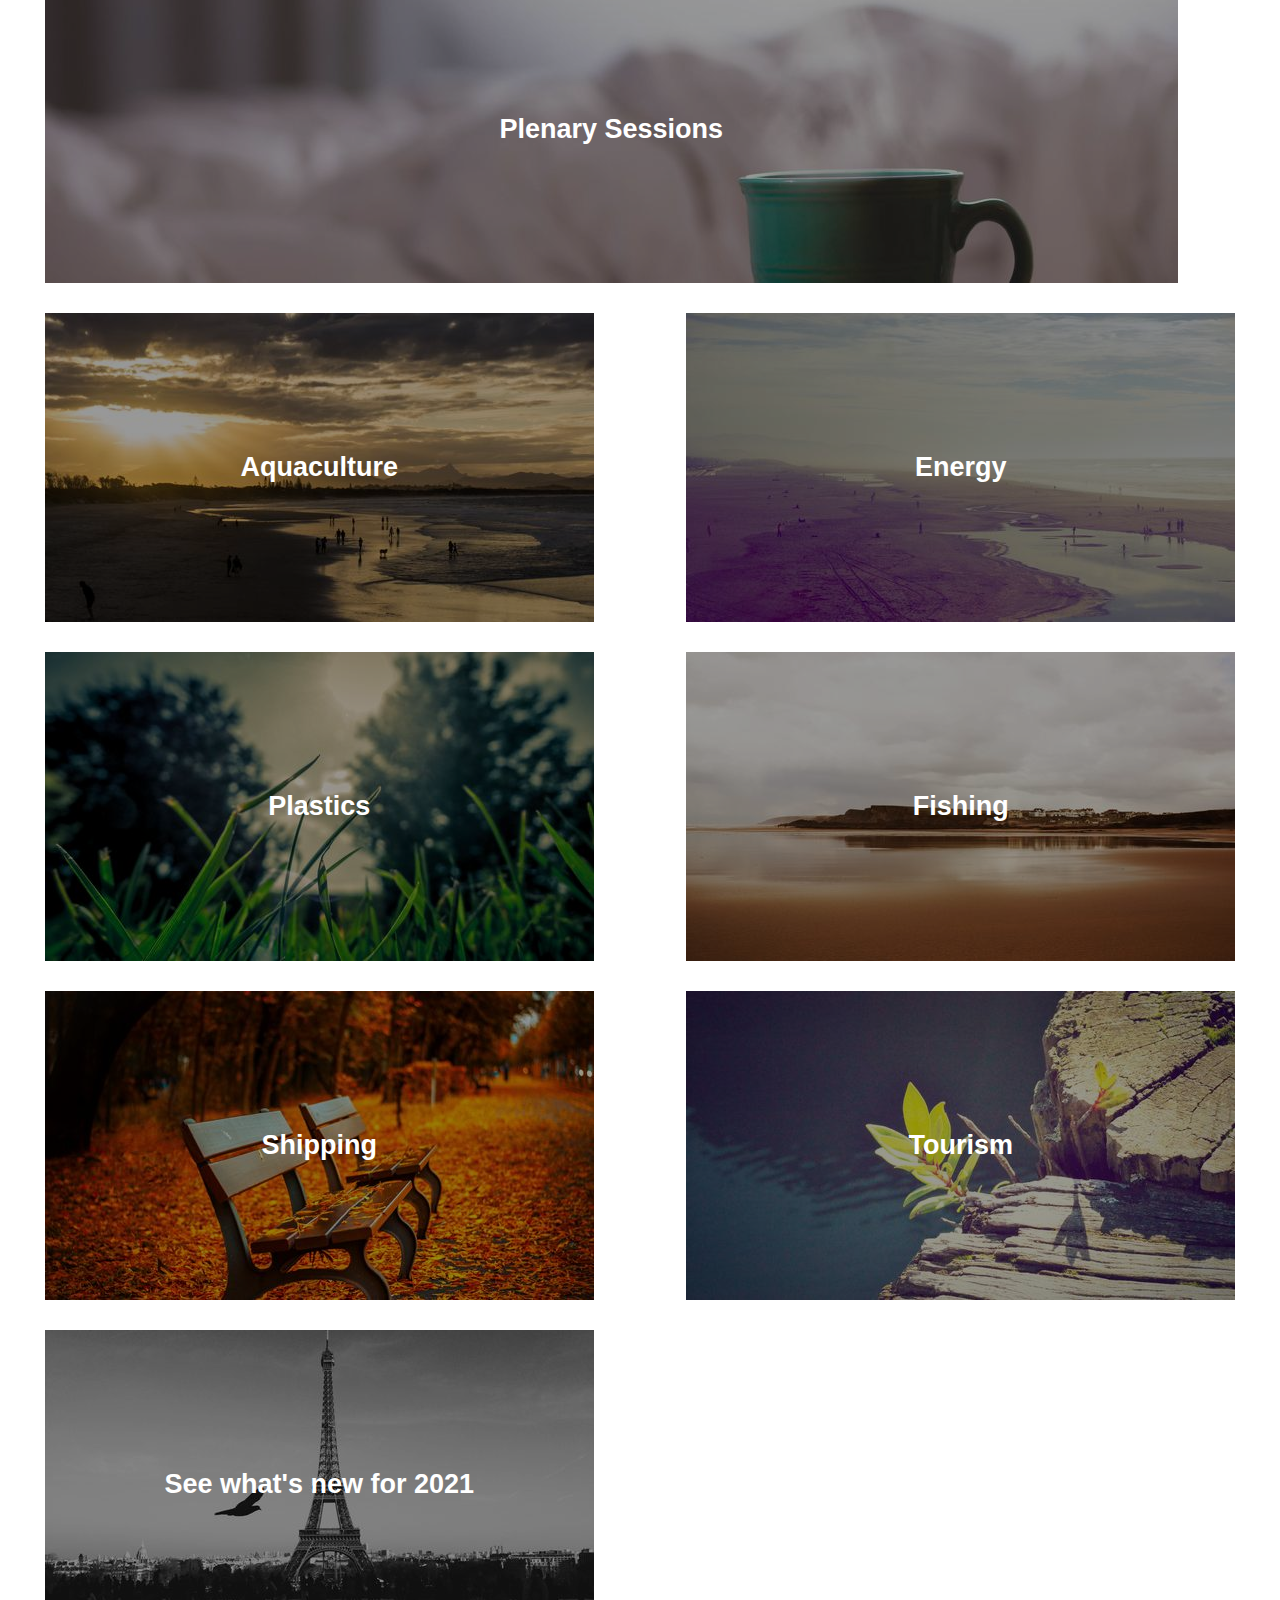
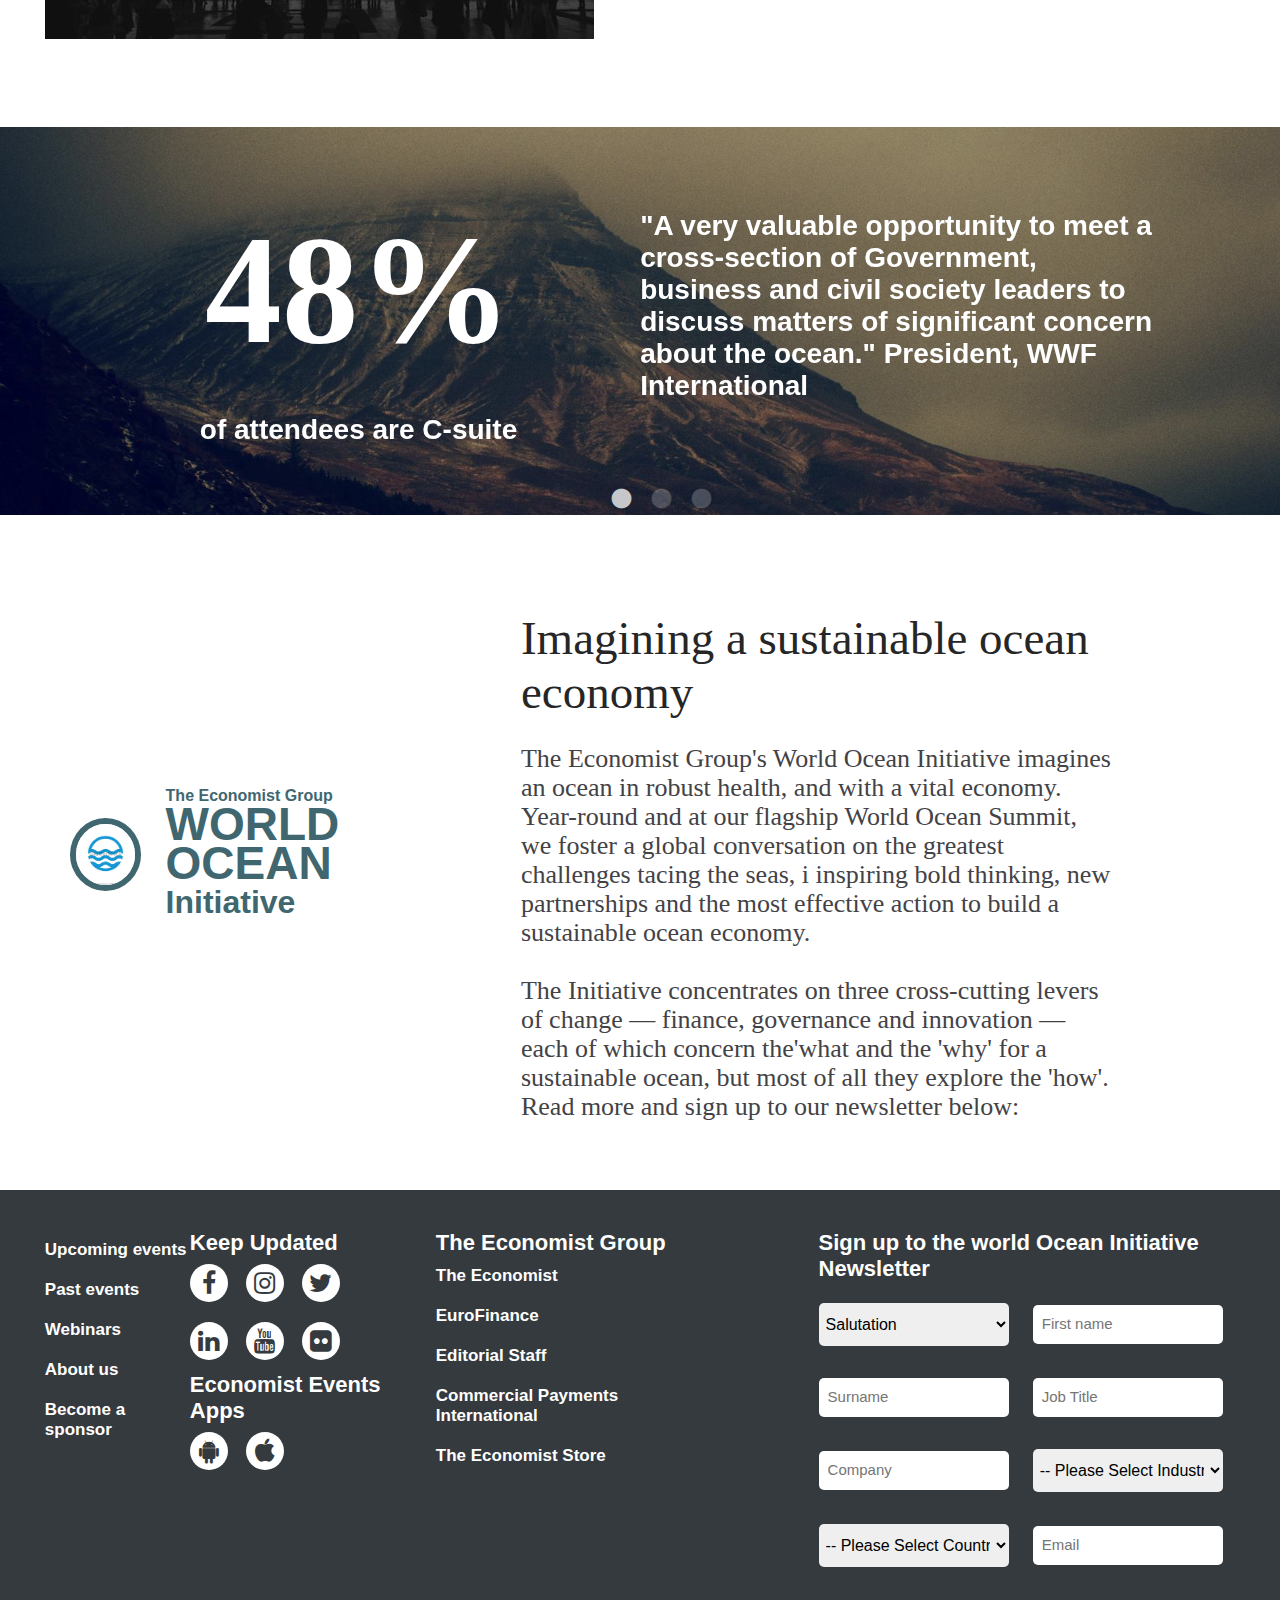
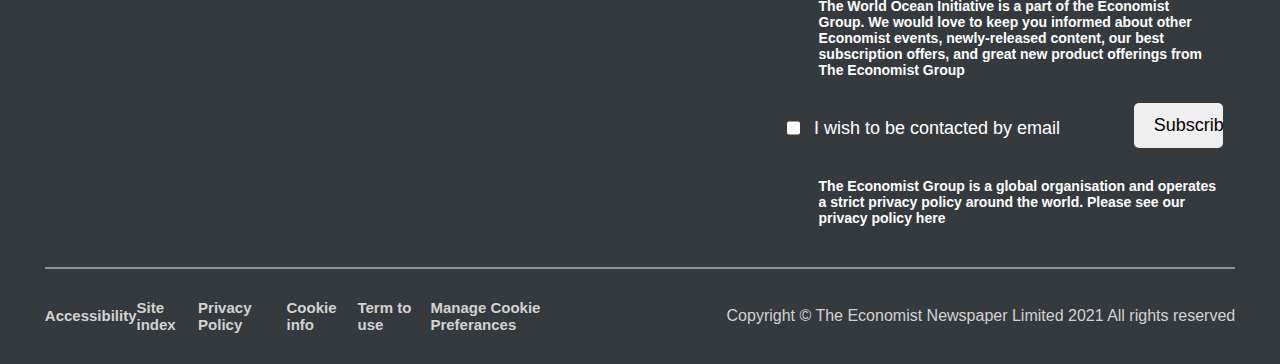
==== commit 1632858e: "modify form structure" ====
--- a/index.html
+++ b/index.html
@@ -325,8 +325,8 @@
                 <div class="form-control">
                   <select name="type" id="type">
                     <option value="salutation">Salutation</option>
-                    <option value="salutation">Salutation</option>
-                    <option value="salutation">Salutation</option>
+                    <option value="mister">Mr.</option>
+                    <option value="mistress">Mrs.</option>
                   </select>
                   <span class="error"></span>
                 </div>
--- a/assets/css/style.css
+++ b/assets/css/style.css
@@ -201,8 +201,10 @@
   border-radius: 20px;
   font-weight: bold;
   font-size: 17px;
-}
-
+  transition: ease .4s;
+}
+
+.sub-menu a:hover,
 .sub-menu a.active {
   color: #fff;
   background-color: #142068;
@@ -298,13 +300,16 @@
   font-weight: bold;
   font-size: 17px;
   color: #fff;
-}
-
+  transition: ease .4s;
+}
+
+.banner-btn a:hover,
 .banner-btn a.active {
-  padding: 8px 4.7%;
   color: #40676f;
   background-color: #fff;
 }
+
+.banner-btn a.active { padding: 8px 4.7%; }
 /* banner end */
 
 
@@ -594,7 +599,11 @@
   font-size: 17px;
   font-weight: bold;
   padding: 10px 0;
-}
+  transition: ease .4s;
+}
+
+.footer-submenu a:hover,
+.group-list a:hover { text-decoration: underline; }
 
 .newsletter { flex-basis: 35%; }
 
@@ -642,6 +651,7 @@
 .android::after { content: '\f17b'; }
 .applestore::after { content: '\f179'; }
 
+.social-list a:hover::after { opacity: .5; }
 
 /* newsletter-form start */
 .newsletter-form { padding-top: 5px; }
@@ -745,6 +755,12 @@
   outline: none;
   text-align: center;
   font-size: 18px;
+  transition: ease-in .4s;
+}
+
+input[type="submit"]:hover {
+  color: #d2d2d2;
+  background-color: #000;
 }
 /* newsletter-form end */
 
@@ -768,6 +784,8 @@
   color: #d2d2d2;
 }
 
+.footer-dwn a:hover { text-decoration: underline; }
+
 .footer-dwnlist { flex-basis: 47%; }
  /*=================================
   footer styling ends here
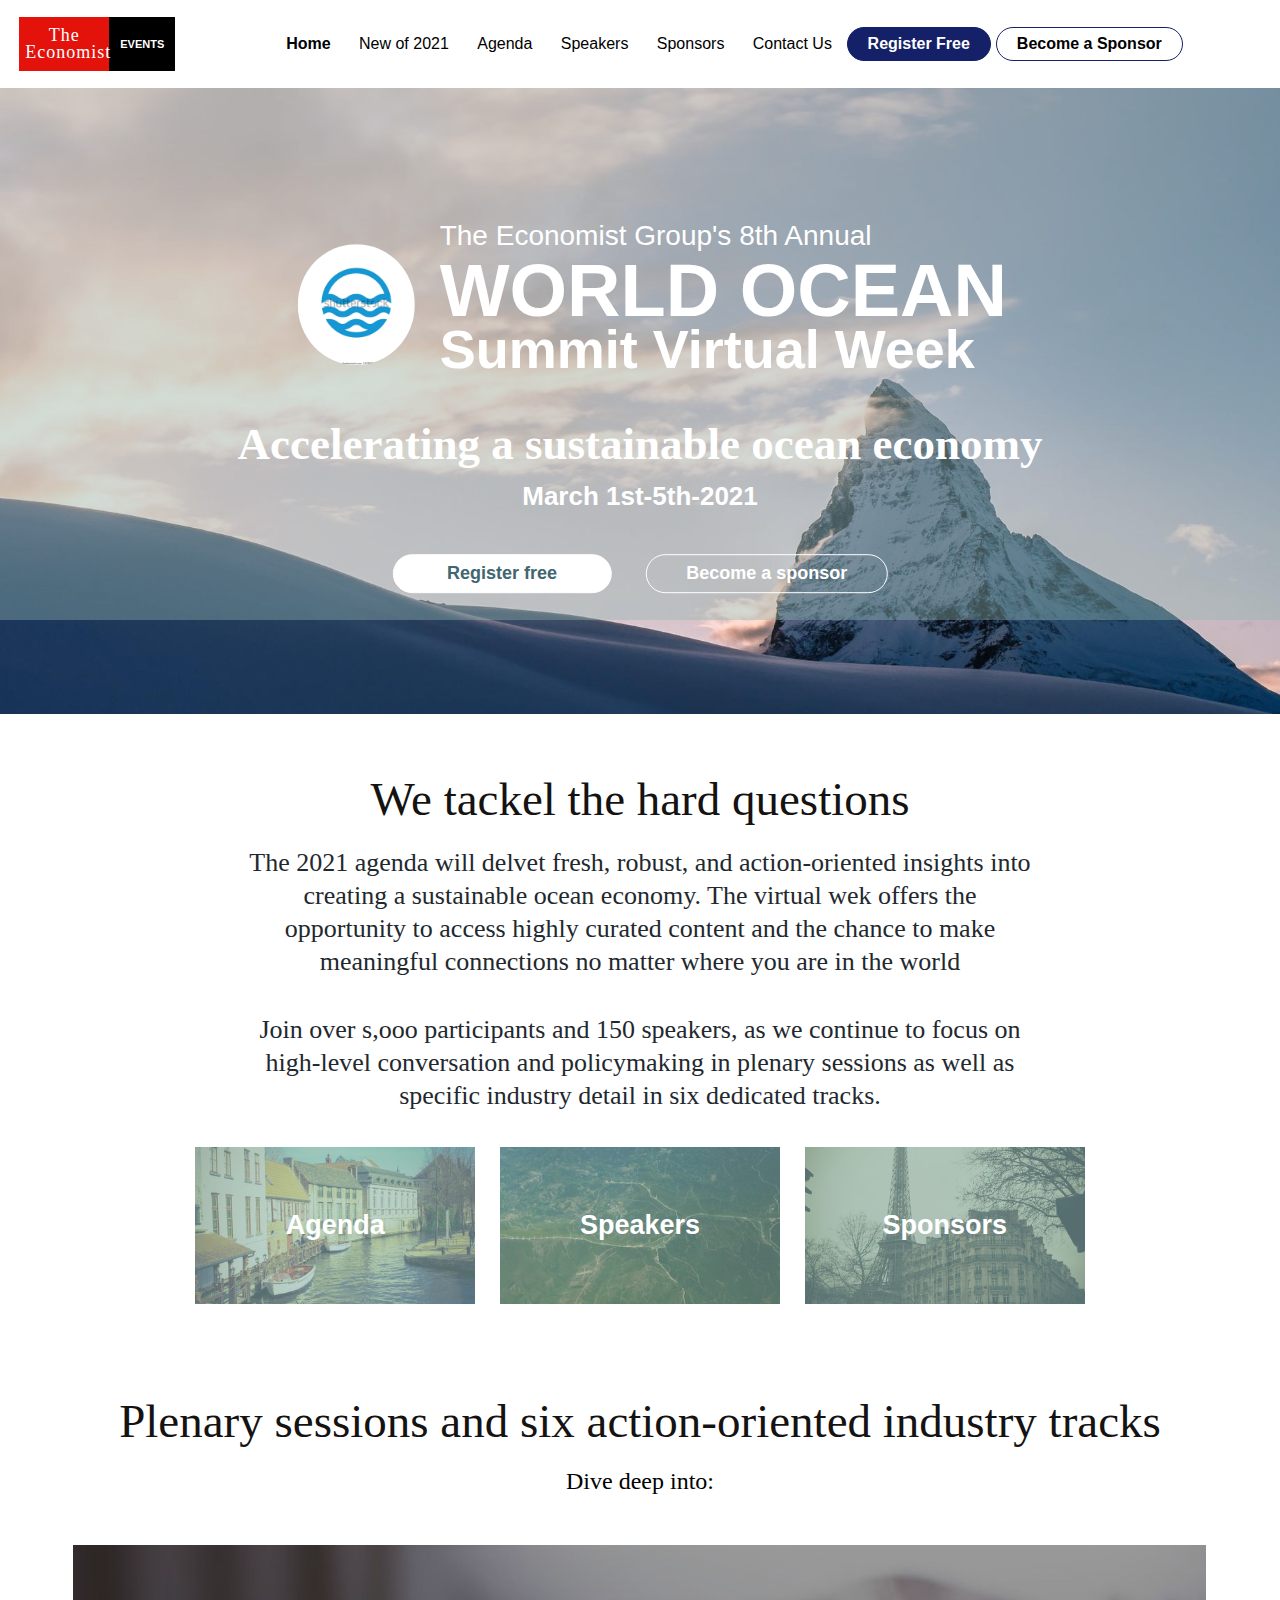
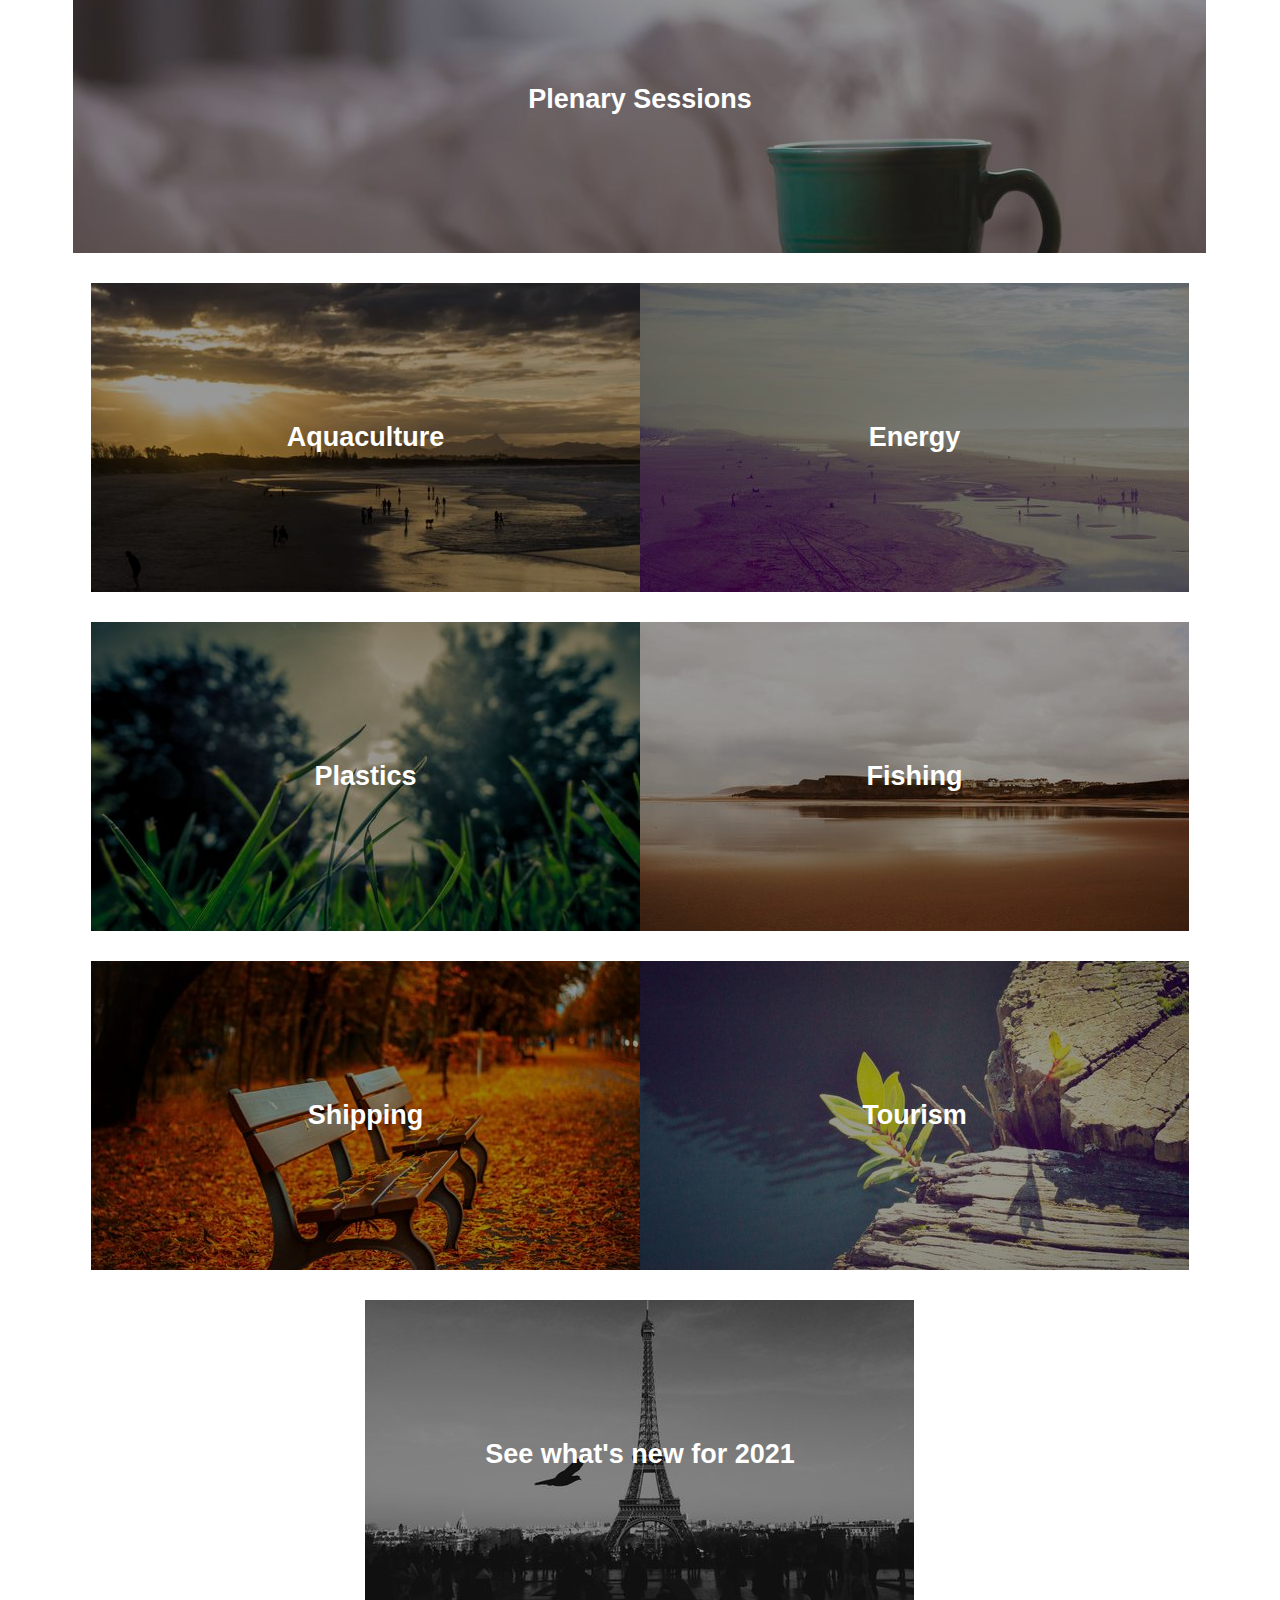
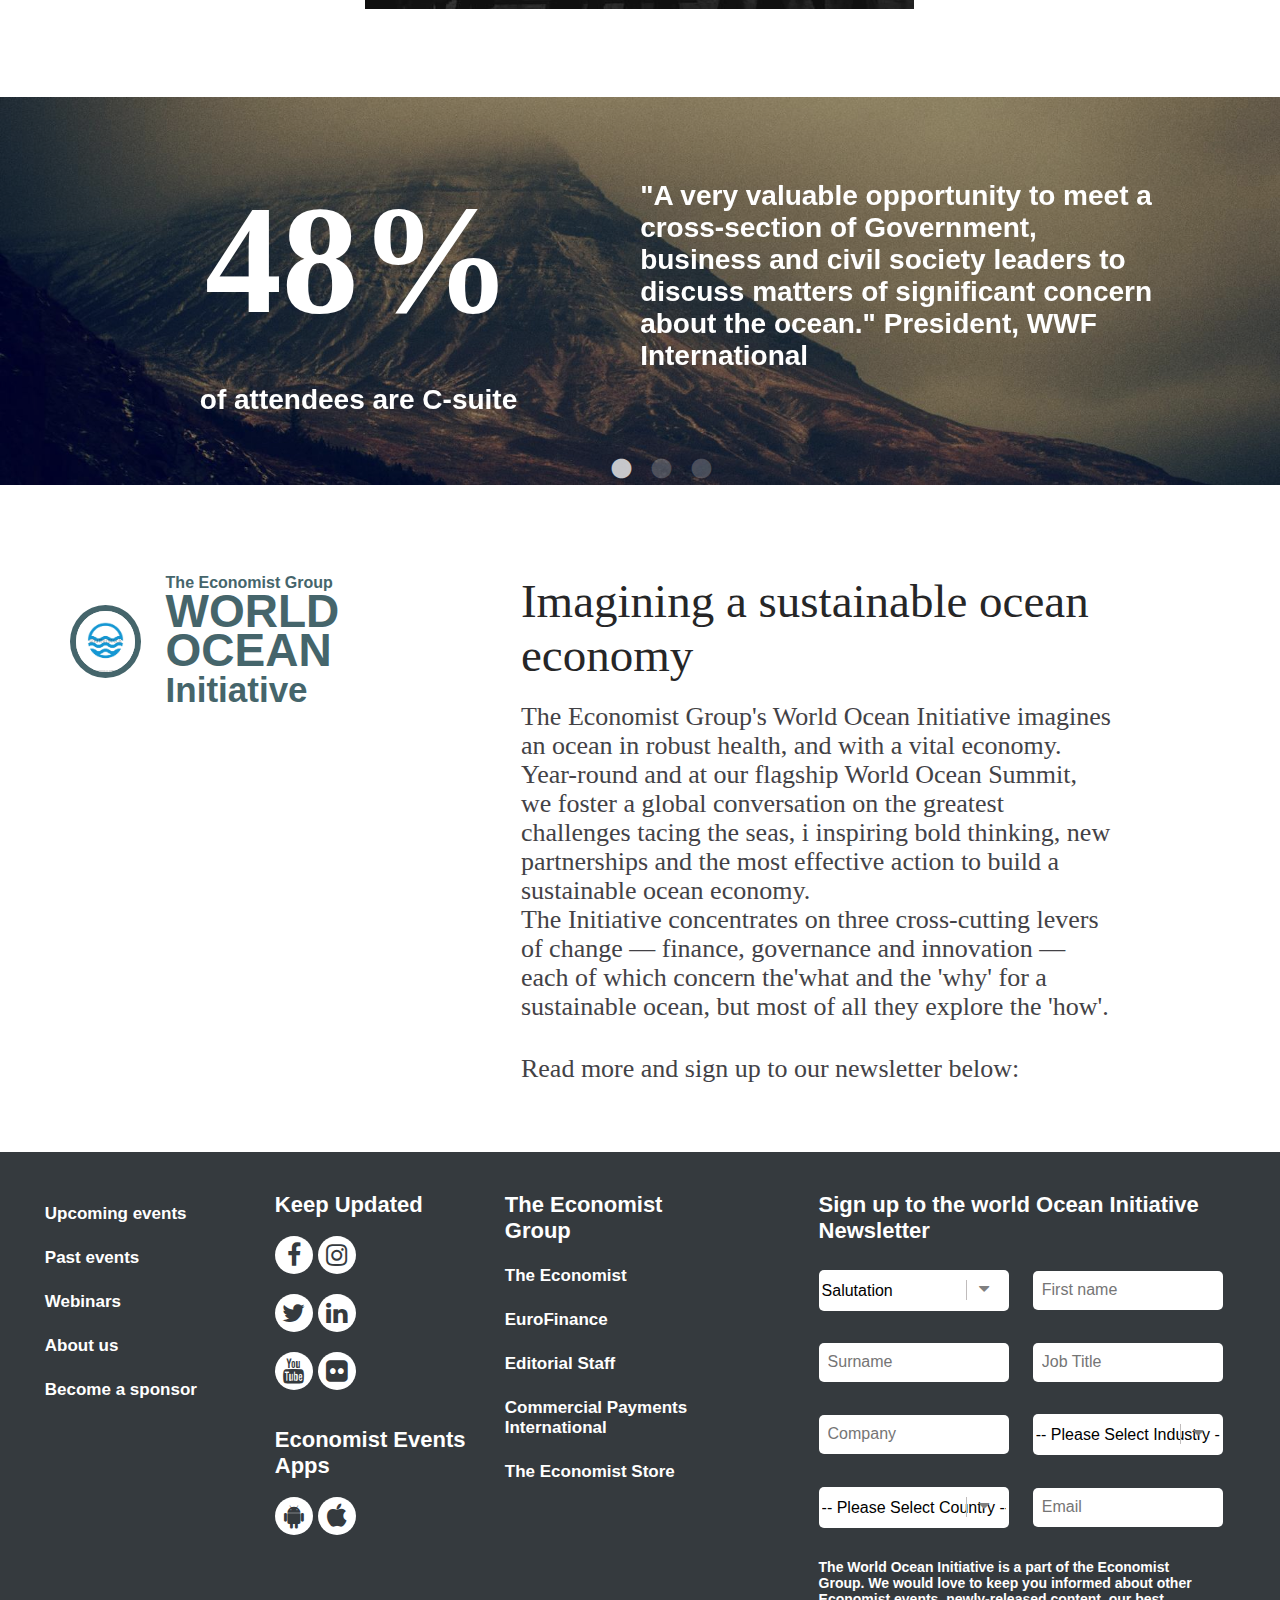
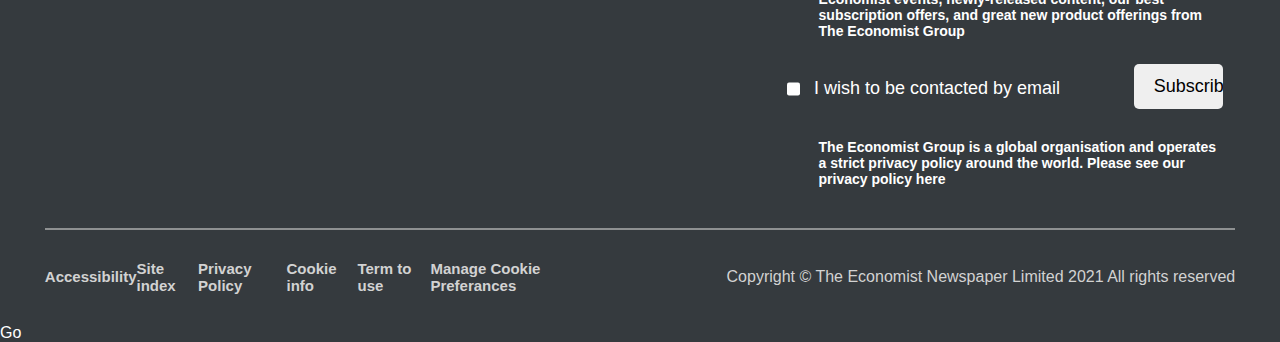
==== commit c282977d: "add scrol btn structure" ====
--- a/index.html
+++ b/index.html
@@ -26,7 +26,7 @@
   <link rel="stylesheet" type="text/css" href="slick/slick.css" />
   <!-- Add the new slick-theme.css if you want the default styling -->
   <link rel="stylesheet" type="text/css" href="slick/slick-theme.css" />
-  <script type="text/javascript" src="slick/slick.min.js"></script>
+  <script src="slick/slick.min.js"></script>
 
 </head>
 
@@ -263,7 +263,7 @@
             <p>The Economist Group's World Ocean Initiative imagines an ocean in robust health, and with a vital
               economy. Year-round and at our flagship World Ocean Summit, we foster a global conversation on the
               greatest challenges tacing the seas, i inspiring bold thinking, new partnerships and the most effective
-              action to build a sustainable ocean economy. <span class="space">space</span>
+              action to build a sustainable ocean economy. <span class="space"></span>
               The Initiative concentrates on three cross-cutting levers of change — finance, governance and innovation —
               each of which concern the'what and the 'why' for a sustainable ocean, but most of all they explore the
               'how'.</p>
@@ -357,7 +357,7 @@
                 <div class="form-control">
                   <select name="type" id="country">
                     <option value="country">-- Please Select Country --</option>
-                    <option value="india">INDA</option>
+                    <option value="india">INIDA</option>
                     <option value="usa">USA</option>
                   </select>
                   <span class="error"></span>
@@ -393,6 +393,9 @@
           <span>Copyright &copy; The Economist Newspaper Limited 2021 All rights reserved</span>
         </div>
       </div>
+      <div class="scrollbtn">
+        <a href="#fixme" title="Go to Top"><span>Go</span></a>
+      </div>
     </footer>
     <!--footer section end-->
 
--- a/assets/css/style.css
+++ b/assets/css/style.css
@@ -115,7 +115,8 @@
   display: none;
   position: absolute;
   right: 5%;
-  top: 7%;
+  top: 5%;
+  z-index: 10;
 }
 
 .bar1,
@@ -129,9 +130,9 @@
   float: left;
 }
 
-.hamburger:hover .bar1 { transform: rotate(45deg) translateX(7px); }
-.hamburger:hover .bar2 { display: none; }
-.hamburger:hover .bar3 { transform: rotate(-45deg) translateX(5px); }
+.hamburger.active .bar1 { transform: rotate(45deg) translateX(7px); }
+.hamburger.active .bar2 { display: none; }
+.hamburger.active .bar3 { transform: rotate(-45deg) translateX(5px); }
 
 /* Main header */
 
@@ -171,7 +172,7 @@
   width: 50%;
   padding: 10px 7px;
   display: block;
-  font-size: 12px;
+  font-size: 11px;
   font-weight: bold;
 }
 
@@ -298,7 +299,7 @@
   border-radius: 20px;
   margin: 0 15px;
   font-weight: bold;
-  font-size: 17px;
+  font-size: 18px;
   color: #fff;
   transition: ease .4s;
 }
@@ -309,7 +310,7 @@
   background-color: #fff;
 }
 
-.banner-btn a.active { padding: 8px 4.7%; }
+.banner-btn a.active { padding: 8px 4.5%; }
 /* banner end */
 
 
@@ -321,22 +322,24 @@
 
 .tackel-question .wrapper { 
   width: 69.5%;
-  padding: 60px 0;
+  padding: 33px 0 55px;
 }
 
 h3 {
-  margin: 25px 0;
+  margin: 25px 0 20px;
   font-size: 47px;
   /* font-weight: bold; */
   font-family: serif;
+  color: #151212;
 }
 
 .tackel-question p {
   padding: 0 6%;
   margin-bottom: 35px;
-  font-size: 25px;
-  line-height: 31px;
+  font-size: 26px;
+  line-height: 33px;
   font-family: serif;
+  color: #22282e;
 }
 
 .tackel-list {
@@ -500,10 +503,10 @@
 .imagining { width: 100%; }
 
 .imagining .wrapper {
-  padding: 5.6% 0 5.3%;
+  padding: 7% 0 5.3%;
   display: flex;
   justify-content: space-between;
-  align-items: center;
+  align-items: flex-start;
 }
 .imagin-logo {
   flex-basis: 39%;
@@ -514,7 +517,7 @@
 
 .imagin-logo figure {
   width: 13%;
-  border: 6px solid #40676f;
+  border: 6px solid #45656b;
 }
 
 .imagin-logo h2 {
@@ -523,11 +526,11 @@
   line-height: 39px;
 }
 
-.imagin-logo-content { color: #40676f;}
+.imagin-logo-content { color: #45656b; }
 
 .imagin-logo h2 span {
   display: block;
-  font-size: 32px;
+  font-size: 35px;
 }
 
 .imagin-logo-content > span { font-weight: bold; }
@@ -536,10 +539,14 @@
   color: #434246;
 }
 
-article h3 { color: #262627; } 
+article h3 { 
+  margin: 0;
+  color: #262627;
+} 
 
 .imagining article p {
   padding-right: 17%;
+  margin: 20px 0 33px;
   font-size: 26px;
   line-height: 29px;
   font-family: serif;
@@ -573,6 +580,7 @@
 footer a { color: #fff; }
 
 footer h4 {
+  margin-bottom: 10px;
   font-size: 22px;
   font-weight: bold;
 }
@@ -592,13 +600,14 @@
 
 .footer-menu li {
   display: block;
+  flex-basis: 31%;
 }
 
 .footer-submenu a,
 .group-list a {
   font-size: 17px;
   font-weight: bold;
-  padding: 10px 0;
+  padding: 12px 0;
   transition: ease .4s;
 }
 
@@ -608,7 +617,8 @@
 .newsletter { flex-basis: 35%; }
 
 .social-list {
-  width: 69%;
+  width: 60%;
+  margin-bottom: 25px;
   display: flex;
   flex-wrap: wrap;
 }
@@ -654,7 +664,8 @@
 .social-list a:hover::after { opacity: .5; }
 
 /* newsletter-form start */
-.newsletter-form { padding-top: 5px; }
+
+.error { color: #E3120B; }
 
 .main-controls {
   width: 97%;
@@ -667,6 +678,7 @@
 .form-control {
   margin: 6px 0;
   flex-basis: 47%;
+  position: relative;
 }
 
 .form-control select,
@@ -681,12 +693,32 @@
 }
 
 .form-control select {
+  height: 100%;
   padding: 12px 3px;
   font-size: 16px;
+  -webkit-appearance: none;
+  appearance: none;
+  background-color: #fff;
+}
+.form-control:nth-child(1)::after,
+.form-control:nth-child(6)::after,
+.form-control:nth-child(7)::after {
+  content: '\f0d7';
+  height: 20px;
+  padding: 0 12px;
+  border-left: 1px solid #c0bcbc;
+  position: absolute;
+  right: 4%;
+  top: 50%;
+  font-size: 18px;
+  font-family: fontAwesome;
+  color: #808080;
+  transform: translateY(-50%);
+ 
 }
 
 .main-controls ::placeholder {
-  font-size: 15px;
+  font-size: 16px;
   /* font-weight: bold; */
 }
 
@@ -793,8 +825,235 @@
 
 /*media query starts*/
 /*media query for 995px starts here*/
+@media only screen and (max-width: 1731px) {
+
+header .wrapper { width: 97%;}
+nav { flex-basis: 78.5%; }
+.main-menu { flex-basis: 56%; }
+
+.sub-menu { 
+  flex-basis: 42.5%;
+  justify-content: flex-start;
+}
+
+.sub-menu .menu-item { margin-right: 5px; }
+
+.sub-menu a,
+.main-menu a { font-size: 16px; }
+
+  /* plenary-gallery section start */
+  .plenary-gallery { justify-content: center; }
+  /* plenary-gallery section end */
+}  
+
+@media only screen and (max-width: 1024px) {
+
+  /* Header start */
+
+  .hamburger { display: block; }
+
+  .main-menu { 
+    width: 100%;
+    height: 50%; 
+    padding-top: 30px;
+    flex-direction: column;
+    justify-content: space-evenly;
+    position: absolute;
+    left: 0;
+    top: 0;
+    z-index: 3;
+    transform: scaleY(0);
+    transform-origin: top;
+    transition: ease .4s;
+    background-color: #40676f;
+   }
+  
+  .sub-menu { display: none; }
+  .main-menu.active { transform: scaleY(1); }
+
+  nav { 
+    width: 100%;
+    height: 100%;
+    position: absolute;
+    left: 0;
+    top: 0;
+    flex-direction: column; 
+    text-align: center;
+  }
+
+  /* .menu-item { margin: 1px 0; } */
+  /* Header end */
+
+/* Banner start */
+.heading-content h2 {
+  font-size: 48px;
+  line-height: 38px;
+}
+.heading-content span { font-size: 18px; }
+.heading-content h2 span { font-size: 33px; }
+
+.banner p { font-size: 30px; }
+.date { font-size: 18px; }
+
+/* Banner end */
+
+
+  /* Slider section start */
+
+  .slider .wrapper { width: 100%; }
+
+  .left-content { flex-basis: 26%; }
+  .text-content { flex-basis: 70%; }
+
+  .text-content p { font-size: 20px; }
+  .left-content span { font-size: 18px; }
+  span.count { 
+    margin: 0;
+    font-size: 8vw; }
+
+  /* Slider section end */
+
+  /* imagining section start */
+
+  .imagining .wrapper { flex-direction: column; }
+  .imagining article p { font-size: 20px; }
+  /* imagining section end */
+
+
+  /* Footer section start */
+  .footer-up { flex-direction: column; }
+  footer h4 { font-size: 20px; }
+  .footer-submenu a, 
+  .footer-menu { width: 100%; }
+  .footer-item { flex-basis: 25%; }
+  .group-list a { font-size: 16px; }
+  .newsletter { margin: 40px 0; }
+
+  .social-list a {
+    width: 30px;
+    height: 30px;
+  }
+  .social-list a::after { font-size: 17px; }
+
+  .footer-dwn { flex-direction: column; }
+
+  .footer-dwnlist {
+    width: 100%;
+    margin: 10px 0;
+    flex-direction: column;
+  }
+
+  .footer-dwnlist li { padding: 10px 0;}
+
+  .footer-dwn span {
+    font-size: 14px;
+    width: 100%;
+    text-align: center;
+  }
+
+  /* Footer section end */
+}
+
+
 @media only screen and (max-width: 995px) {
-
-
-
-}  +  
+  /* tackel-question section start */
+  .tackel-list { flex-direction: column; }
+  .tackel-item { margin: 10px 0; }
+
+  .tackel-question p { 
+    font-size: 20px;
+    line-height: 25px;
+    text-align: left;
+  }
+
+  h3 { font-size: 35px; }
+  /* tackel-question section end */
+
+  /* imagining section start */
+  .imagin-logo h2 {
+    font-size: 35px;
+    line-height: 30px;
+  }
+
+  .imagin-logo h2 span { font-size: 25px; }
+  .imagin-logo figure { width: 8%; }
+  /* imagining section end */
+
+
+  /* Footer section start */
+  .footer-menu { 
+    flex-direction: column;
+    text-align: center;
+  } 
+
+  .footer-menu li { margin: 25px 0; }
+
+  .social-list { 
+    width: 100%;
+    justify-content: center;
+  }
+
+  .social-list li { 
+    margin: 0 6px;  
+    flex-basis: unset;
+  }
+
+  .social h4,
+  .newsletter h4 {
+    margin: 10px 0;
+    text-align: center;
+  }
+
+  .main-controls { flex-direction: column; }
+
+  .form-control { 
+    width: 50%;
+    margin: 0 auto;
+  }
+
+  .subscribe { flex-direction: column; }
+
+  .form-control select,
+  input[type="submit"] { font-size: 14px; }
+  
+  .wish { 
+    margin: 0;
+    font-size: 14px;
+  }
+}
+
+@media only screen and (max-width: 640px) {
+
+  .banner  .wrapper { width: 100%; }
+  .heading-content h2 {
+    margin: 0;
+    font-size: 26px;
+    line-height: 23px;
+  }
+  .banner-heading { margin: 0; }
+  .heading-content h2 span { font-size: 18px; }
+  
+  .date,
+  .heading-content span { font-size: 15px; }
+  
+  .banner p { 
+    margin: 2px 0;
+    font-size: 25px; 
+  } 
+
+  .banner-btn { margin: 5px 0; }
+  .banner-btn a.active,
+  .banner-btn a { 
+    padding: 5px 2%;
+    font-size: 13px;
+  }
+
+  .text-content p { font-size: 14px; }
+
+  .left-content span,
+  .slider .slick-dots li button:before { font-size: 14px; }
+
+  span.count { font-size: 20px; }
+  
+} 
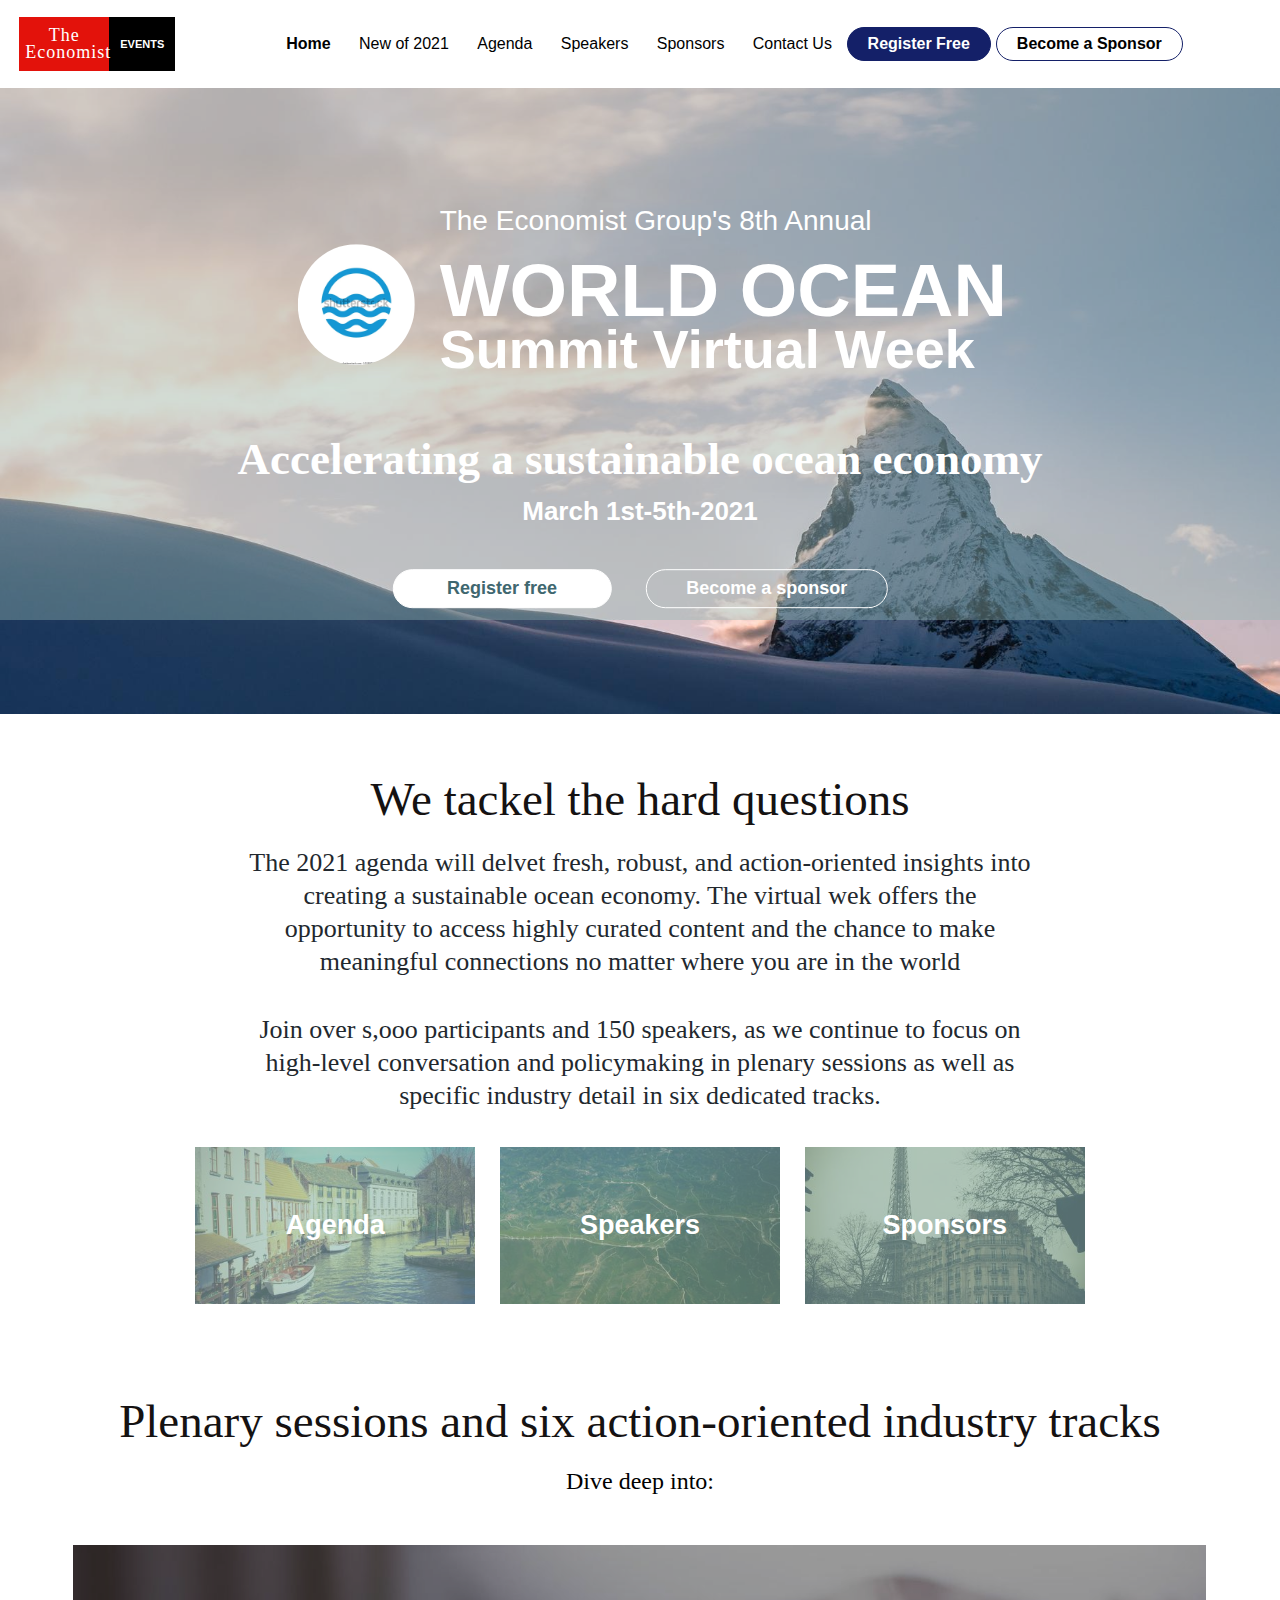
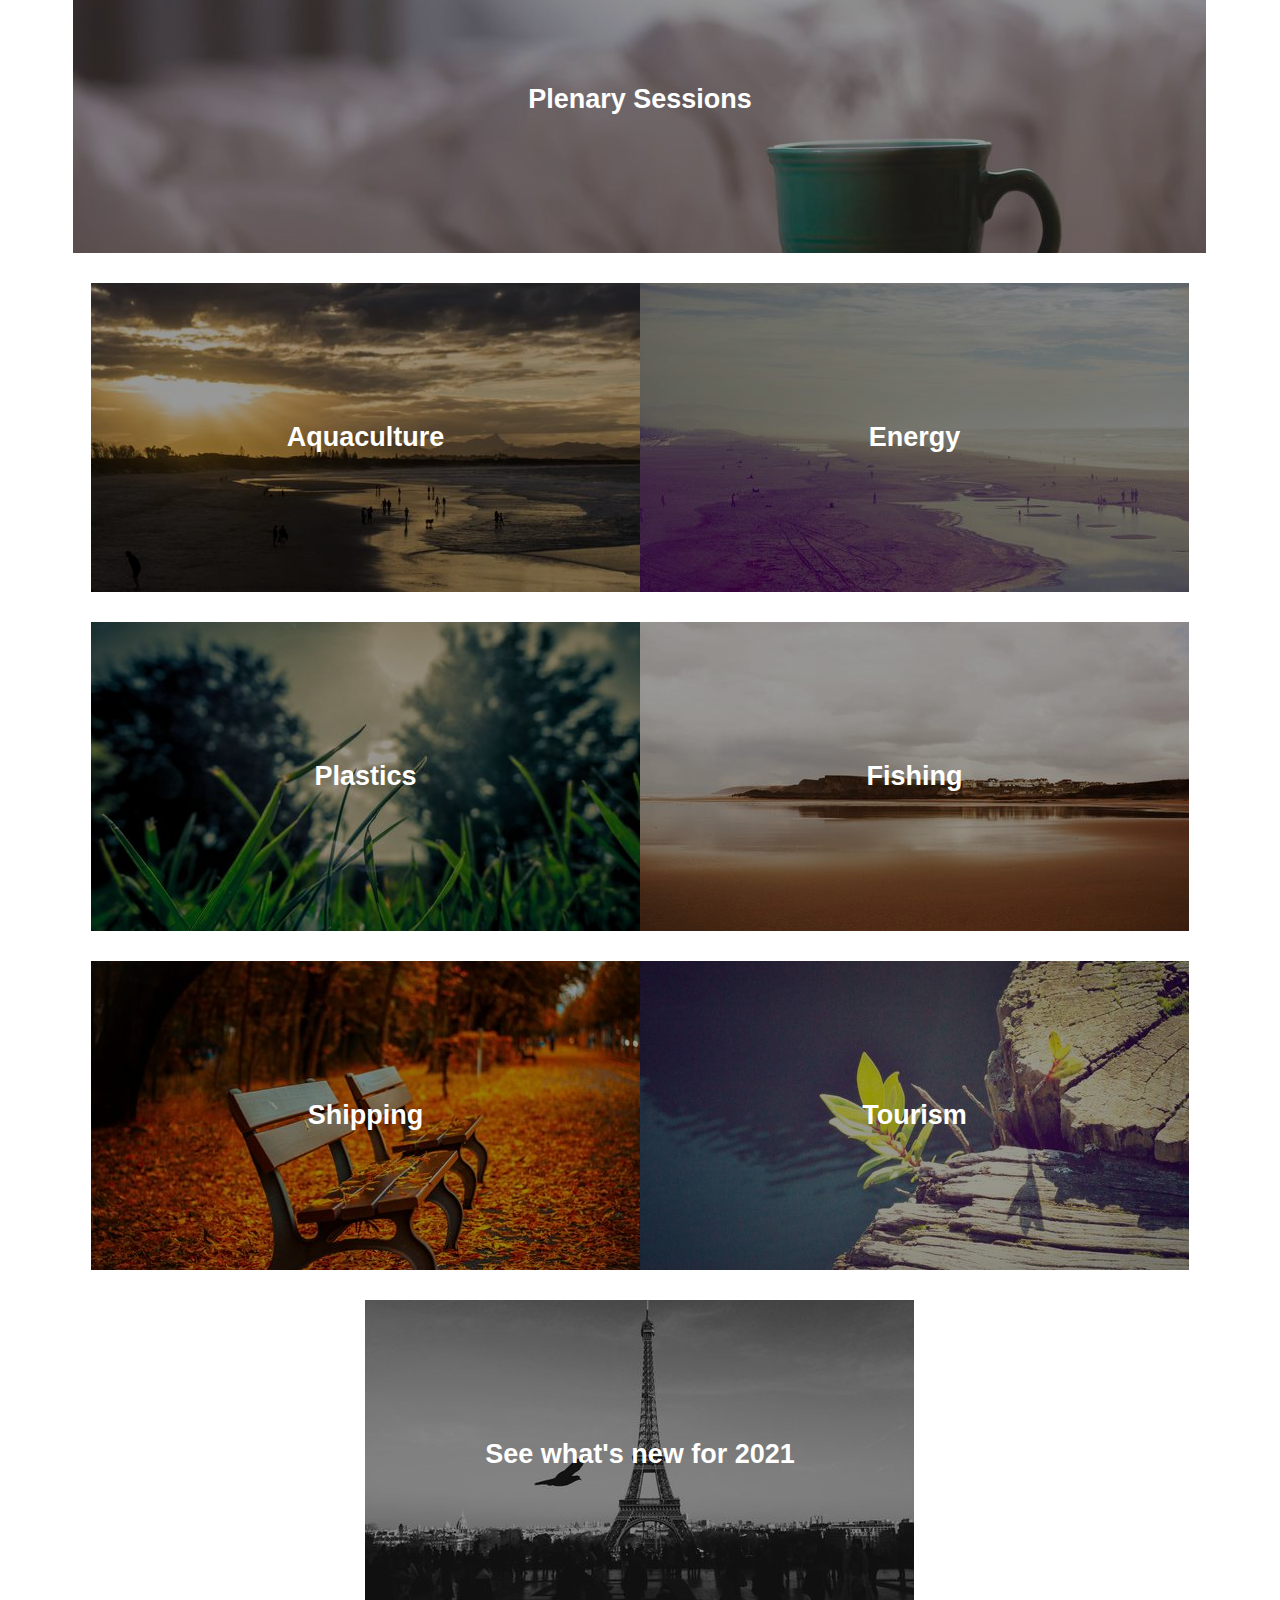
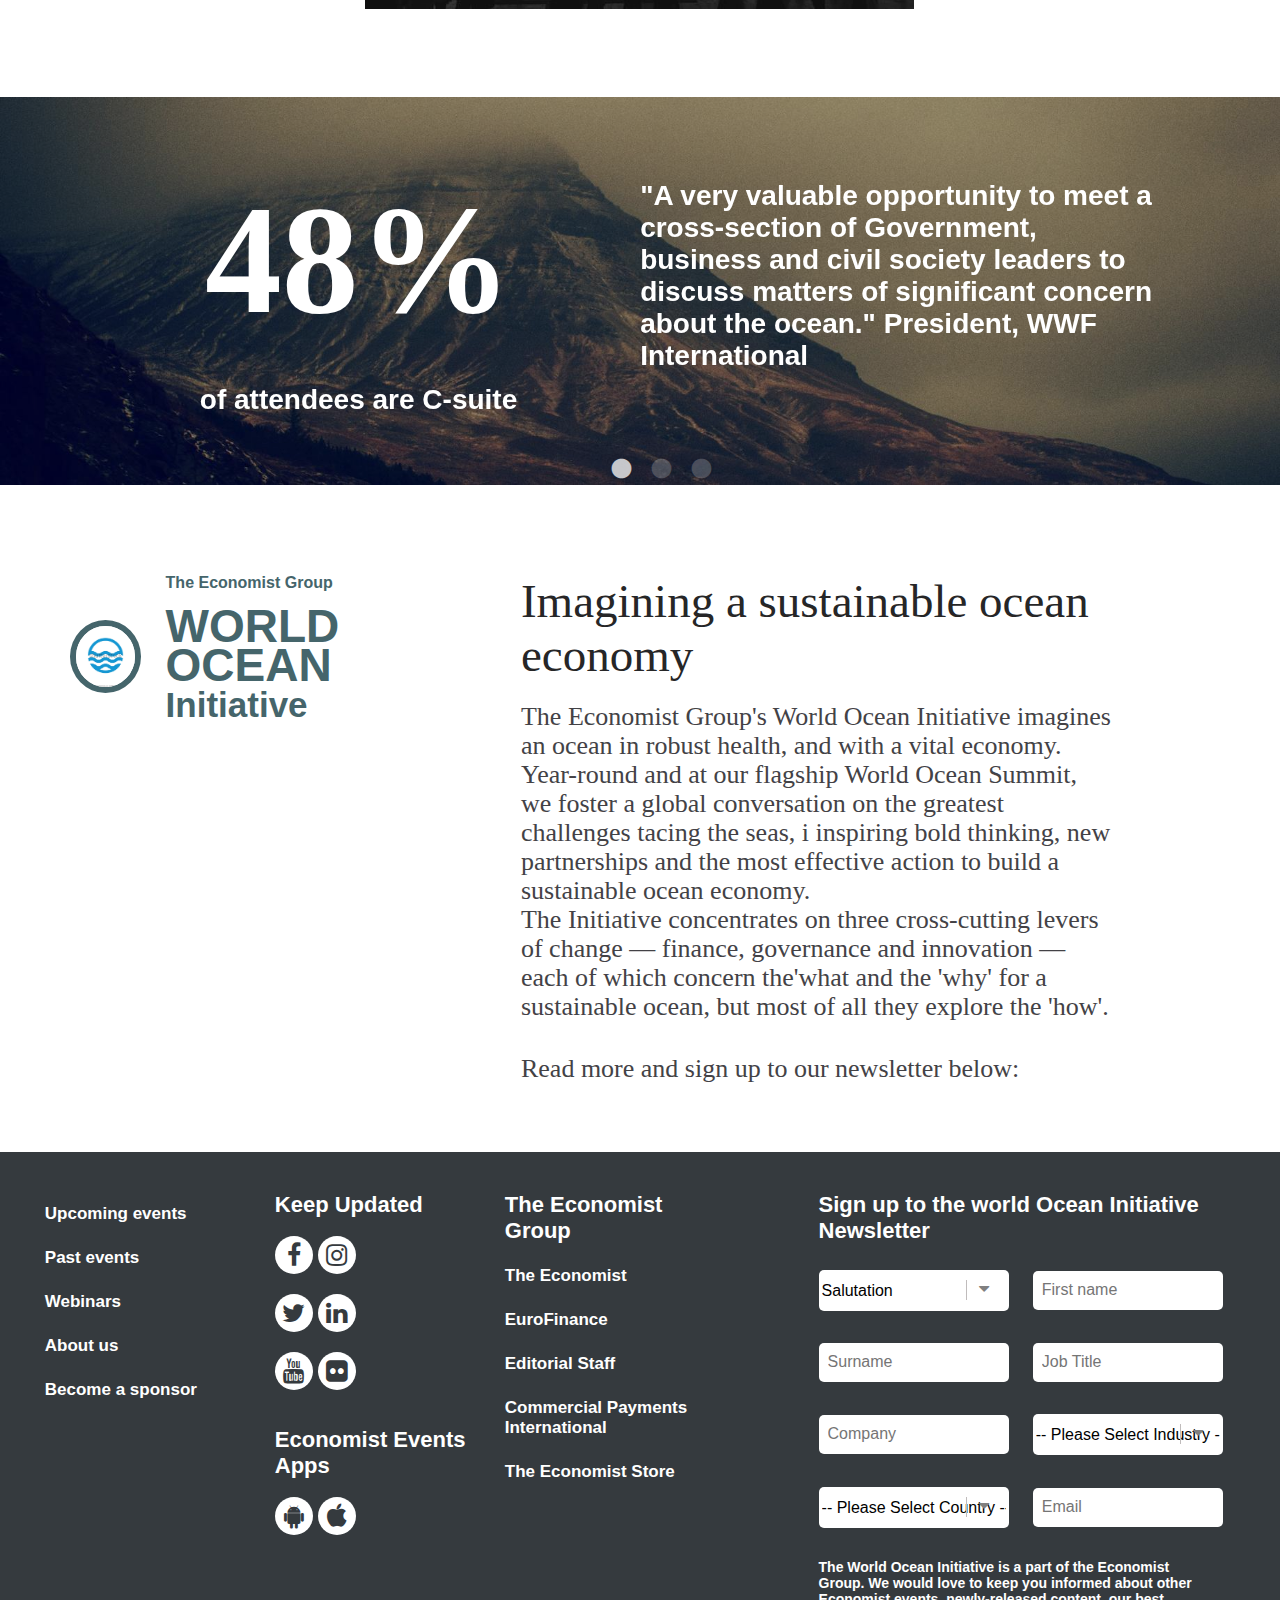
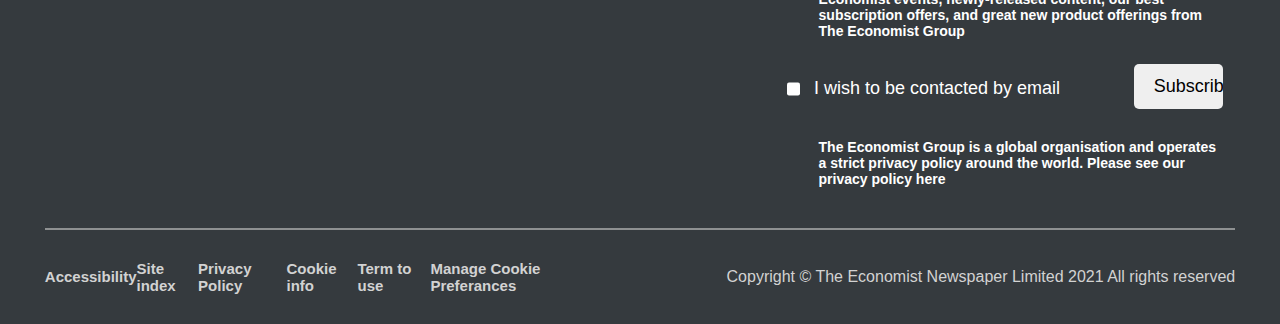
==== commit 4d91281a: "Speaker section done" ====
--- a/index.html
+++ b/index.html
@@ -50,7 +50,7 @@
           </div>
           <ul class="main-menu">
             <li class="menu-item"><a href="#fixme" title="Home" target="_blank" class="active">Home</a></li>
-            <li class="menu-item"><a href="#fixme" title="New of 2021" target="_blank">New of 2021</a></li>
+            <li class="menu-item"><a href="news.html" title="New of 2021" target="_blank">New of 2021</a></li>
             <li class="menu-item"><a href="#fixme" title="Agenda" target="_blank">Agenda</a></li>
             <li class="menu-item"><a href="#fixme" title="Speakers" target="_blank">Speakers</a></li>
             <li class="menu-item"><a href="#fixme" title="Sponsors" target="_blank">Sponsors</a></li>
--- a/assets/css/style.css
+++ b/assets/css/style.css
@@ -565,6 +565,155 @@
 
 /* imagining section end  */
 
+
+
+/*============================
+ New page CSS start 
+ ============================*/
+
+/* news-banner start */
+
+.nbanner-heading { padding: 38px 0 35px; }
+.nbanner-heading .wrapper {
+  border-bottom: 5px solid #000;
+}
+
+h2 {
+  padding: 15px 0;
+  font-size: 27px;
+  font-weight: bold;
+}
+
+.newbanner-main { 
+  position: relative;
+  color: #fff;
+}
+
+.newbanner-main figure { position: relative; }
+
+.newbanner-main figure::after {
+  content: '';
+  width: 100%;
+  height: 100%;
+  position: absolute;
+  left: 0;
+  top: 0;
+  background: linear-gradient(to right, rgba(14, 67, 81,.9) 35%,rgba(157, 191, 174,.5));
+}
+
+.newbanner-main h3 {
+  width: 50%;
+  padding-right: 18%;
+  box-sizing: border-box;
+  color: #fff;
+}
+
+.newbanner-main p {
+  width: 50%;
+  font-size: 23px;
+  color: #fff;
+  line-height: 32px;
+}
+
+
+.newbanner-main .wrapper {
+  position: absolute;
+  left: 50%;
+  top: 50%;
+  transform: translate(-50%, -50%);
+}
+
+/* news-banner end */
+
+/* New page article start */
+
+.superyear-focus .wrapper {
+  padding-bottom: 20px;
+  border-bottom: 2px solid #434246;
+}
+
+.focus,
+.superyear { 
+  margin: 38px 0;
+  display: flex;
+  justify-content: space-between;
+  align-items: flex-start;
+}
+
+.focus-content,
+.superyear-content { width: 49%; }
+
+.focus figure,
+.superyear figure { width: 49%; }
+
+.break {
+  display: block;
+  text-indent: -99999px;
+}
+
+.focus-content p,
+.superyear-content p {
+  font-size: 22px;
+  line-height: 29px;
+}
+
+.superyear-content p { padding-right: 4%; }
+/* New page article end */
+
+/* new plenary section start */
+.new-plenary .plenary-gallery { margin: 0 0 35px; }
+
+.new-plenary h2 { 
+  padding: 15px 0 5px;
+  font-size: 22px;
+} 
+
+#plenary li { cursor: pointer; }
+
+.mainbox {
+  width: 100%;
+  height: 100%;
+  position: fixed;
+  display: none;
+  left: 50%;
+  top: 50%;
+  transform: translate(-50%, -50%);
+  background: rgba(0,0,0,.6);
+}
+
+.whitebox {
+  width: 65%;
+  border: 5px solid #fff;
+  position: fixed;
+  left: 50%;
+  top: 50%;
+  transform: translate(-50%,-50%);
+}
+
+.whitebox .whiteBtn {
+  width: 25px;
+  height: 25px;
+  outline: none;
+  border: none;
+  border-radius: 50%;
+  position: absolute;
+  top: -15px;
+  right: -15px;
+  cursor: pointer;
+  background-color: #fff;
+}
+
+.whitebox .whiteBtn::after {
+  content: 'x';
+  font-size: 20px;  
+}
+
+
+/* new plenary section end */
+
+/*============================
+ New page CSS end 
+ ============================*/
 /*=================================
   main styling ends here
 =================================*/
@@ -819,6 +968,45 @@
 .footer-dwn a:hover { text-decoration: underline; }
 
 .footer-dwnlist { flex-basis: 47%; }
+
+/* Scroll btn */
+.scrollbtn { 
+  width: 61px;
+  height: 61px;
+  border-radius: 50%;
+  display: none;
+  position: fixed;
+  bottom: 5%;
+  right: 3.5%;
+  z-index: 10;
+  background-color: #fff;
+  box-shadow: 0 3px 5px rgba(0,0,0,.2);
+}
+
+.scrollbtn.active { display: block; }
+
+.scrollbtn a { 
+  width: 61px;
+  height: 61px;
+  position: relative; 
+}
+
+.scrollbtn a::after {
+  content: '\f077';
+  position: absolute;
+  left: 50%;
+  top: 50%;
+  transform: translate(-50%, -50%);
+  font-size: 30px;
+  font-family: fontAwesome;
+  color: #149B92;
+
+}
+
+.scrollbtn span {
+  text-indent: -99999px;
+  float: left;
+}
  /*=================================
   footer styling ends here
 =================================*/ 
@@ -844,45 +1032,54 @@
   /* plenary-gallery section start */
   .plenary-gallery { justify-content: center; }
   /* plenary-gallery section end */
+
+  /* new page banner section start */
+  .newbanner-main p { width: 70%; }
+  .newbanner-main h3 { 
+    width: 100%;
+    padding: 0;
+  }
+  /* new page banner section end */
 }  
 
 @media only screen and (max-width: 1024px) {
 
-  /* Header start */
-
-  .hamburger { display: block; }
-
-  .main-menu { 
-    width: 100%;
-    height: 50%; 
-    padding-top: 30px;
-    flex-direction: column;
-    justify-content: space-evenly;
-    position: absolute;
-    left: 0;
-    top: 0;
-    z-index: 3;
-    transform: scaleY(0);
-    transform-origin: top;
-    transition: ease .4s;
-    background-color: #40676f;
-   }
+/* Header start */
+
+.hamburger { display: block; }
+
+.main-menu { 
+  width: 100%;
+  height: 80%; 
+  padding-top: 30px;
+  flex-direction: column;
+  justify-content: space-evenly;
+  position: absolute;
+  left: 0;
+  top: 0;
+  z-index: 3;
+  transform: scaleY(0);
+  transform-origin: top;
+  transition: ease .4s;
+  background-color: #40676f;
+  }
+  .main-menu a { color: #fff; }
   
-  .sub-menu { display: none; }
-  .main-menu.active { transform: scaleY(1); }
-
-  nav { 
-    width: 100%;
-    height: 100%;
-    position: absolute;
-    left: 0;
-    top: 0;
-    flex-direction: column; 
-    text-align: center;
-  }
-
-  /* .menu-item { margin: 1px 0; } */
-  /* Header end */
+.sub-menu { display: none; }
+.main-menu.active { transform: scaleY(1); }
+
+nav { 
+  width: 100%;
+  height: 100%;
+  position: absolute;
+  left: 0;
+  top: 0;
+  flex-direction: column; 
+  text-align: center;
+}
+
+/* .menu-item { margin: 1px 0; } */
+/* Header end */
 
 /* Banner start */
 .heading-content h2 {
@@ -898,162 +1095,216 @@
 /* Banner end */
 
 
-  /* Slider section start */
-
-  .slider .wrapper { width: 100%; }
-
-  .left-content { flex-basis: 26%; }
-  .text-content { flex-basis: 70%; }
-
-  .text-content p { font-size: 20px; }
-  .left-content span { font-size: 18px; }
-  span.count { 
-    margin: 0;
-    font-size: 8vw; }
-
-  /* Slider section end */
-
-  /* imagining section start */
-
-  .imagining .wrapper { flex-direction: column; }
-  .imagining article p { font-size: 20px; }
-  /* imagining section end */
-
-
-  /* Footer section start */
-  .footer-up { flex-direction: column; }
-  footer h4 { font-size: 20px; }
-  .footer-submenu a, 
-  .footer-menu { width: 100%; }
-  .footer-item { flex-basis: 25%; }
-  .group-list a { font-size: 16px; }
-  .newsletter { margin: 40px 0; }
-
-  .social-list a {
-    width: 30px;
-    height: 30px;
+/* Slider section start */
+
+.slider .wrapper { width: 100%; }
+
+.left-content { flex-basis: 26%; }
+.text-content { flex-basis: 70%; }
+
+.text-content p { font-size: 20px; }
+.left-content span { font-size: 18px; }
+span.count { 
+  margin: 0;
+  font-size: 8vw; }
+
+/* Slider section end */
+
+/* imagining section start */
+
+.imagining .wrapper { flex-direction: column; }
+.imagining article p { font-size: 20px; }
+/* imagining section end */
+
+
+/* Footer section start */
+.footer-up { flex-direction: column; }
+footer h4 { font-size: 20px; }
+.footer-submenu a, 
+.footer-menu { width: 100%; }
+.footer-item { flex-basis: 25%; }
+.group-list a { font-size: 16px; }
+.newsletter { margin: 40px 0; }
+
+.social-list a {
+  width: 30px;
+  height: 30px;
+}
+.social-list a::after { font-size: 17px; }
+
+.footer-dwn { flex-direction: column; }
+
+.footer-dwnlist {
+  width: 100%;
+  margin: 10px 0;
+  flex-direction: column;
+}
+
+.footer-dwnlist li { padding: 10px 0;}
+
+.footer-dwn span {
+  font-size: 14px;
+  width: 100%;
+  text-align: center;
+}
+
+  /* Footer section end */
+
+}
+
+
+@media only screen and (max-width: 995px) {
+  
+/* tackel-question section start */
+.tackel-list { flex-direction: column; }
+.tackel-item { margin: 10px 0; }
+
+.tackel-question p { 
+  font-size: 20px;
+  line-height: 25px;
+  text-align: left;
+}
+
+h3 { font-size: 35px; }
+/* tackel-question section end */
+
+/* imagining section start */
+.imagin-logo h2 {
+  font-size: 35px;
+  line-height: 30px;
+}
+
+.imagin-logo h2 span { font-size: 25px; }
+.imagin-logo figure { width: 8%; }
+/* imagining section end */
+
+
+/* Footer section start */
+.footer-menu { 
+  flex-direction: column;
+  text-align: center;
+} 
+
+.footer-menu li { margin: 25px 0; }
+
+.social-list { 
+  width: 100%;
+  justify-content: center;
+}
+
+.social-list li { 
+  margin: 0 6px;  
+  flex-basis: unset;
+}
+
+.social h4,
+.newsletter h4 {
+  margin: 10px 0;
+  text-align: center;
+}
+
+.main-controls { flex-direction: column; }
+
+.form-control { 
+  width: 65%;
+  margin: 0 auto;
+}
+
+.subscribe { flex-direction: column; }
+
+.form-control select,
+input[type="submit"] { font-size: 14px; }
+
+.wish { 
+  margin: 0;
+  font-size: 14px;
+}
+
+  /* new page start */
+
+  .newbanner-main .wrapper {
+    width: 97%;
+    text-align: center;
   }
-  .social-list a::after { font-size: 17px; }
-
-  .footer-dwn { flex-direction: column; }
-
-  .footer-dwnlist {
+
+  .newbanner-main h3 {
+    width: 100%;
+    padding: 0;
+    margin: 5px 0;
+    font-size: 30px;
+  }
+
+  .newbanner-main p {
+    width: 100%;
+    font-size: 18px;
+    line-height: 20px;
+  }
+
+  .focus, .superyear { flex-direction: column; }
+  .focus-content, .superyear-content { width: 100%; }
+  
+  .focus figure, .superyear figure { 
     width: 100%;
     margin: 10px 0;
-    flex-direction: column;
   }
-
-  .footer-dwnlist li { padding: 10px 0;}
-
-  .footer-dwn span {
-    font-size: 14px;
-    width: 100%;
-    text-align: center;
+  
+  .focus-content p, .superyear-content p {
+    font-size: 18px;
+    line-height: 22px;
   }
-
-  /* Footer section end */
-}
-
-
-@media only screen and (max-width: 995px) {
   
-  /* tackel-question section start */
-  .tackel-list { flex-direction: column; }
-  .tackel-item { margin: 10px 0; }
-
-  .tackel-question p { 
-    font-size: 20px;
-    line-height: 25px;
-    text-align: left;
-  }
-
-  h3 { font-size: 35px; }
-  /* tackel-question section end */
-
-  /* imagining section start */
-  .imagin-logo h2 {
-    font-size: 35px;
-    line-height: 30px;
-  }
-
-  .imagin-logo h2 span { font-size: 25px; }
-  .imagin-logo figure { width: 8%; }
-  /* imagining section end */
-
-
-  /* Footer section start */
-  .footer-menu { 
-    flex-direction: column;
-    text-align: center;
-  } 
-
-  .footer-menu li { margin: 25px 0; }
-
-  .social-list { 
-    width: 100%;
-    justify-content: center;
-  }
-
-  .social-list li { 
-    margin: 0 6px;  
-    flex-basis: unset;
-  }
-
-  .social h4,
-  .newsletter h4 {
-    margin: 10px 0;
-    text-align: center;
-  }
-
-  .main-controls { flex-direction: column; }
-
-  .form-control { 
-    width: 50%;
-    margin: 0 auto;
-  }
-
-  .subscribe { flex-direction: column; }
-
-  .form-control select,
-  input[type="submit"] { font-size: 14px; }
-  
-  .wish { 
-    margin: 0;
-    font-size: 14px;
-  }
+  .whitebox { width: 90%; }
+
+    /* new page end */
+
 }
 
 @media only screen and (max-width: 640px) {
 
-  .banner  .wrapper { width: 100%; }
-  .heading-content h2 {
-    margin: 0;
-    font-size: 26px;
-    line-height: 23px;
-  }
-  .banner-heading { margin: 0; }
-  .heading-content h2 span { font-size: 18px; }
-  
-  .date,
-  .heading-content span { font-size: 15px; }
-  
-  .banner p { 
-    margin: 2px 0;
-    font-size: 25px; 
-  } 
-
-  .banner-btn { margin: 5px 0; }
-  .banner-btn a.active,
-  .banner-btn a { 
-    padding: 5px 2%;
-    font-size: 13px;
-  }
-
-  .text-content p { font-size: 14px; }
-
-  .left-content span,
-  .slider .slick-dots li button:before { font-size: 14px; }
-
-  span.count { font-size: 20px; }
+.banner  .wrapper { width: 100%; }
+.heading-content h2 {
+  margin: 0;
+  font-size: 26px;
+  line-height: 23px;
+}
+
+.newbanner-main { 
+  background: url('../images/new1.jpg') no-repeat, linear-gradient(to right, #0E4351 35%,#9DBFAE);
+  background-size: cover;
+  background-blend-mode: overlay;
+}
+.newbanner-main figure { display: none; }
+
+.newbanner-main .wrapper {
+  padding: 20px 0; 
+  position: relative;
+  left: 0;
+  top: 0; 
+  transform: translate(0);
+}
+.banner-heading { margin: 0; }
+.heading-content h2 span { font-size: 18px; }
+
+.date,
+.heading-content span { font-size: 15px; }
+
+.banner p { 
+  margin: 2px 0;
+  font-size: 25px; 
+} 
+
+.banner-btn { margin: 5px 0; }
+.banner-btn a.active,
+.banner-btn a { 
+  padding: 5px 2%;
+  font-size: 13px;
+}
+
+.text-content p { font-size: 14px; }
+
+.left-content span,
+.slider .slick-dots li button:before { font-size: 14px; }
+
+span.count { font-size: 20px; }
   
 } 
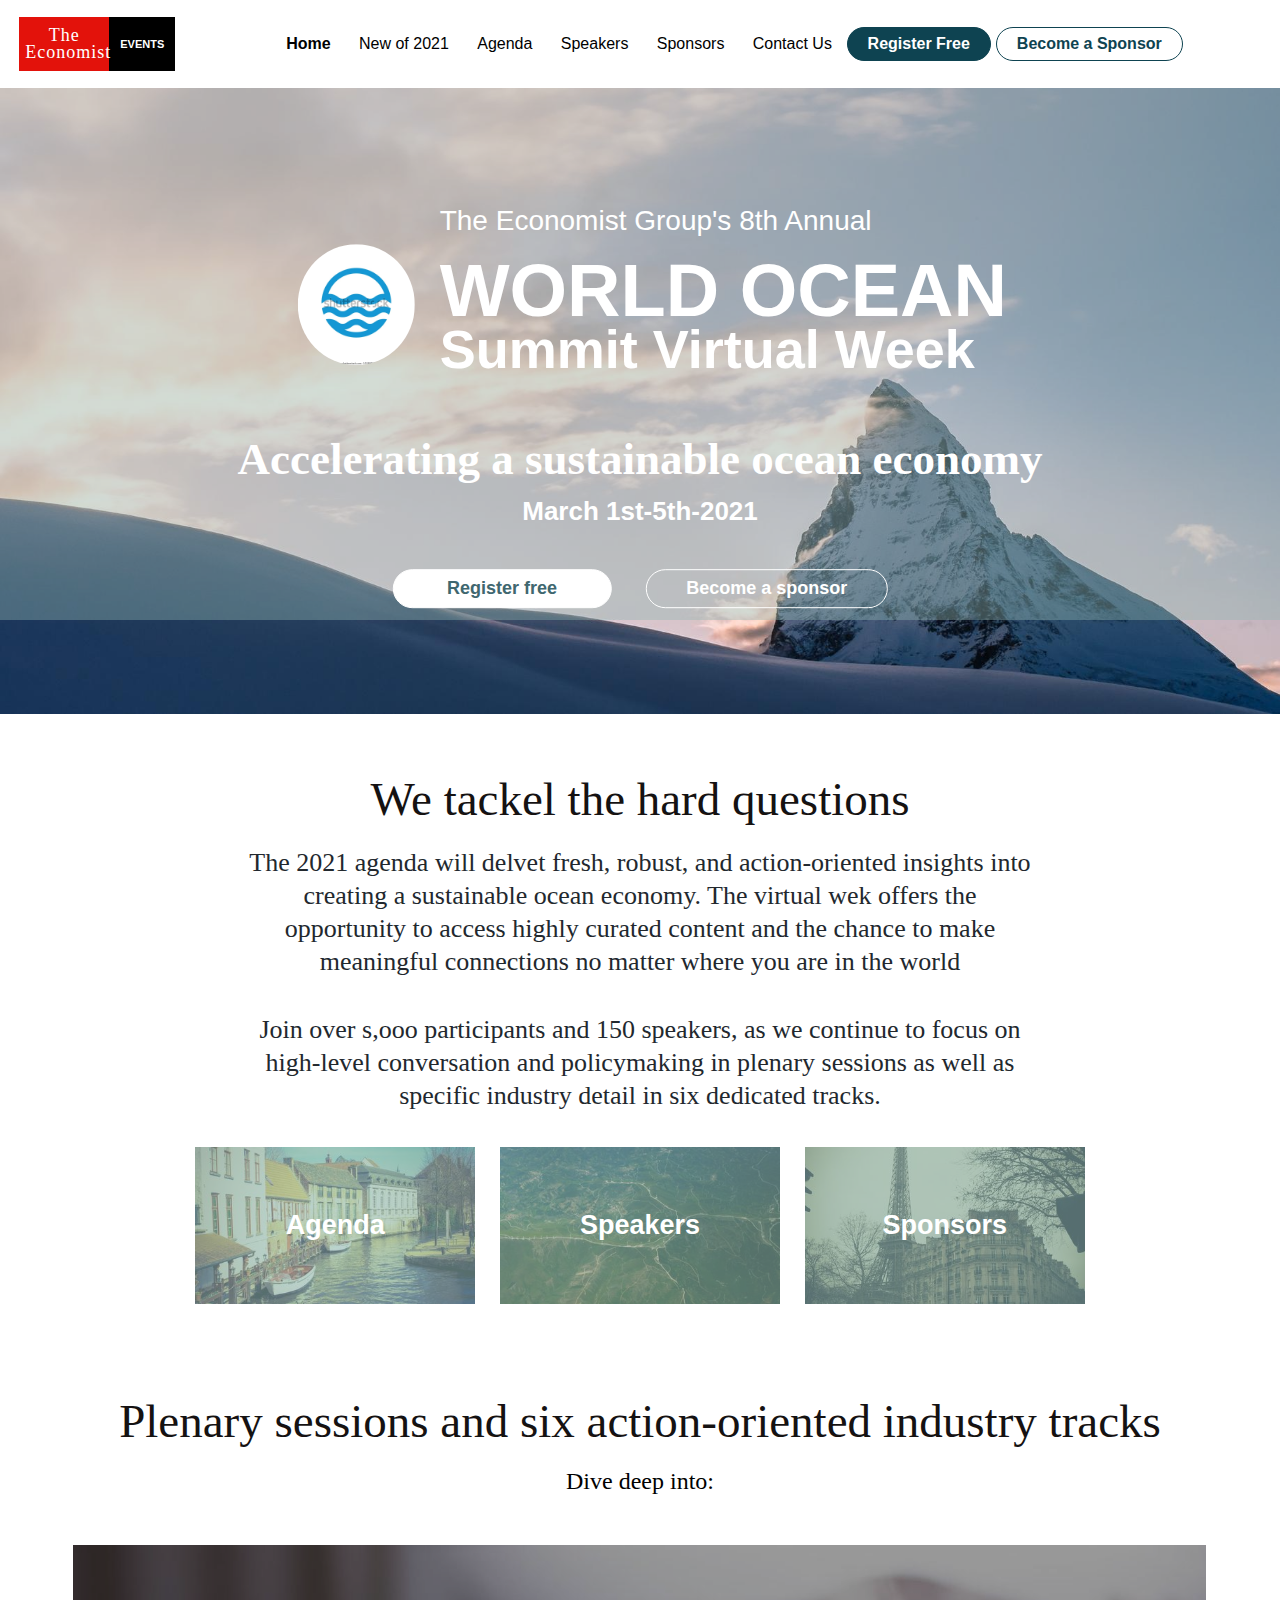
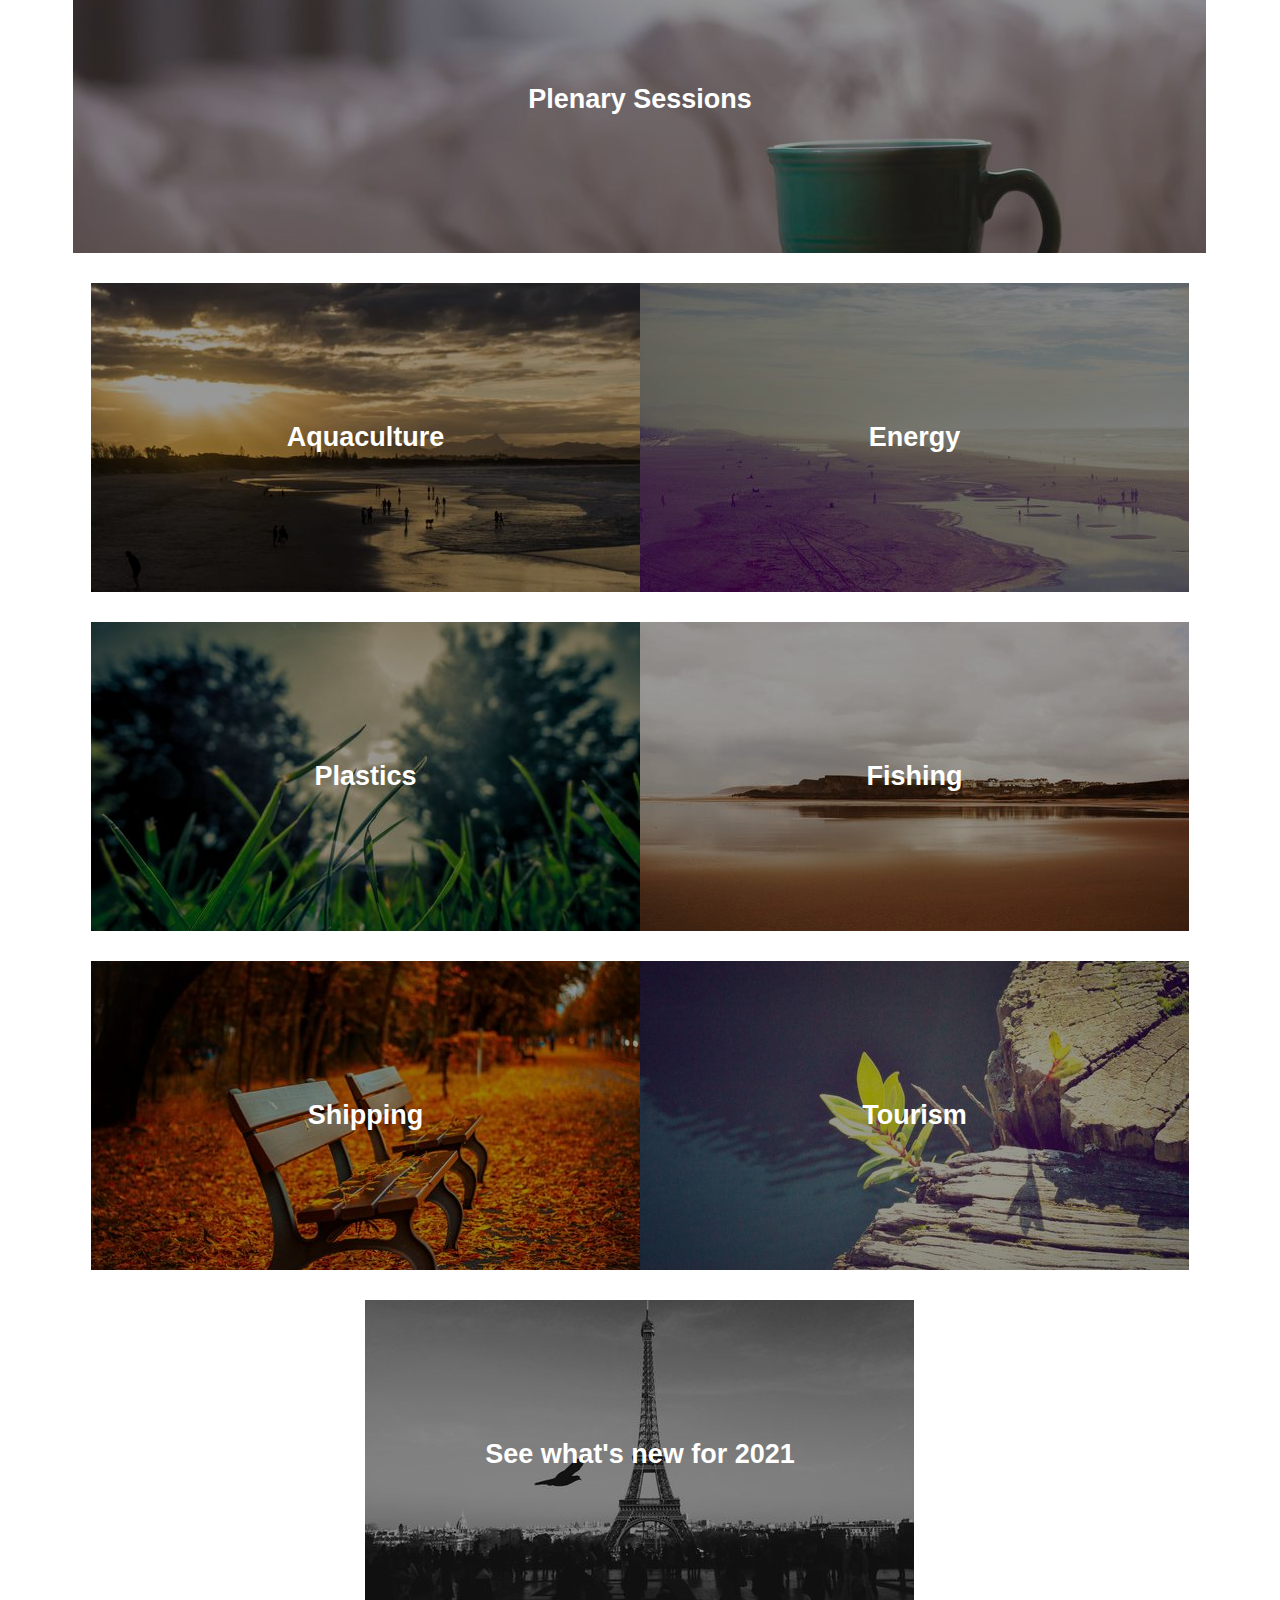
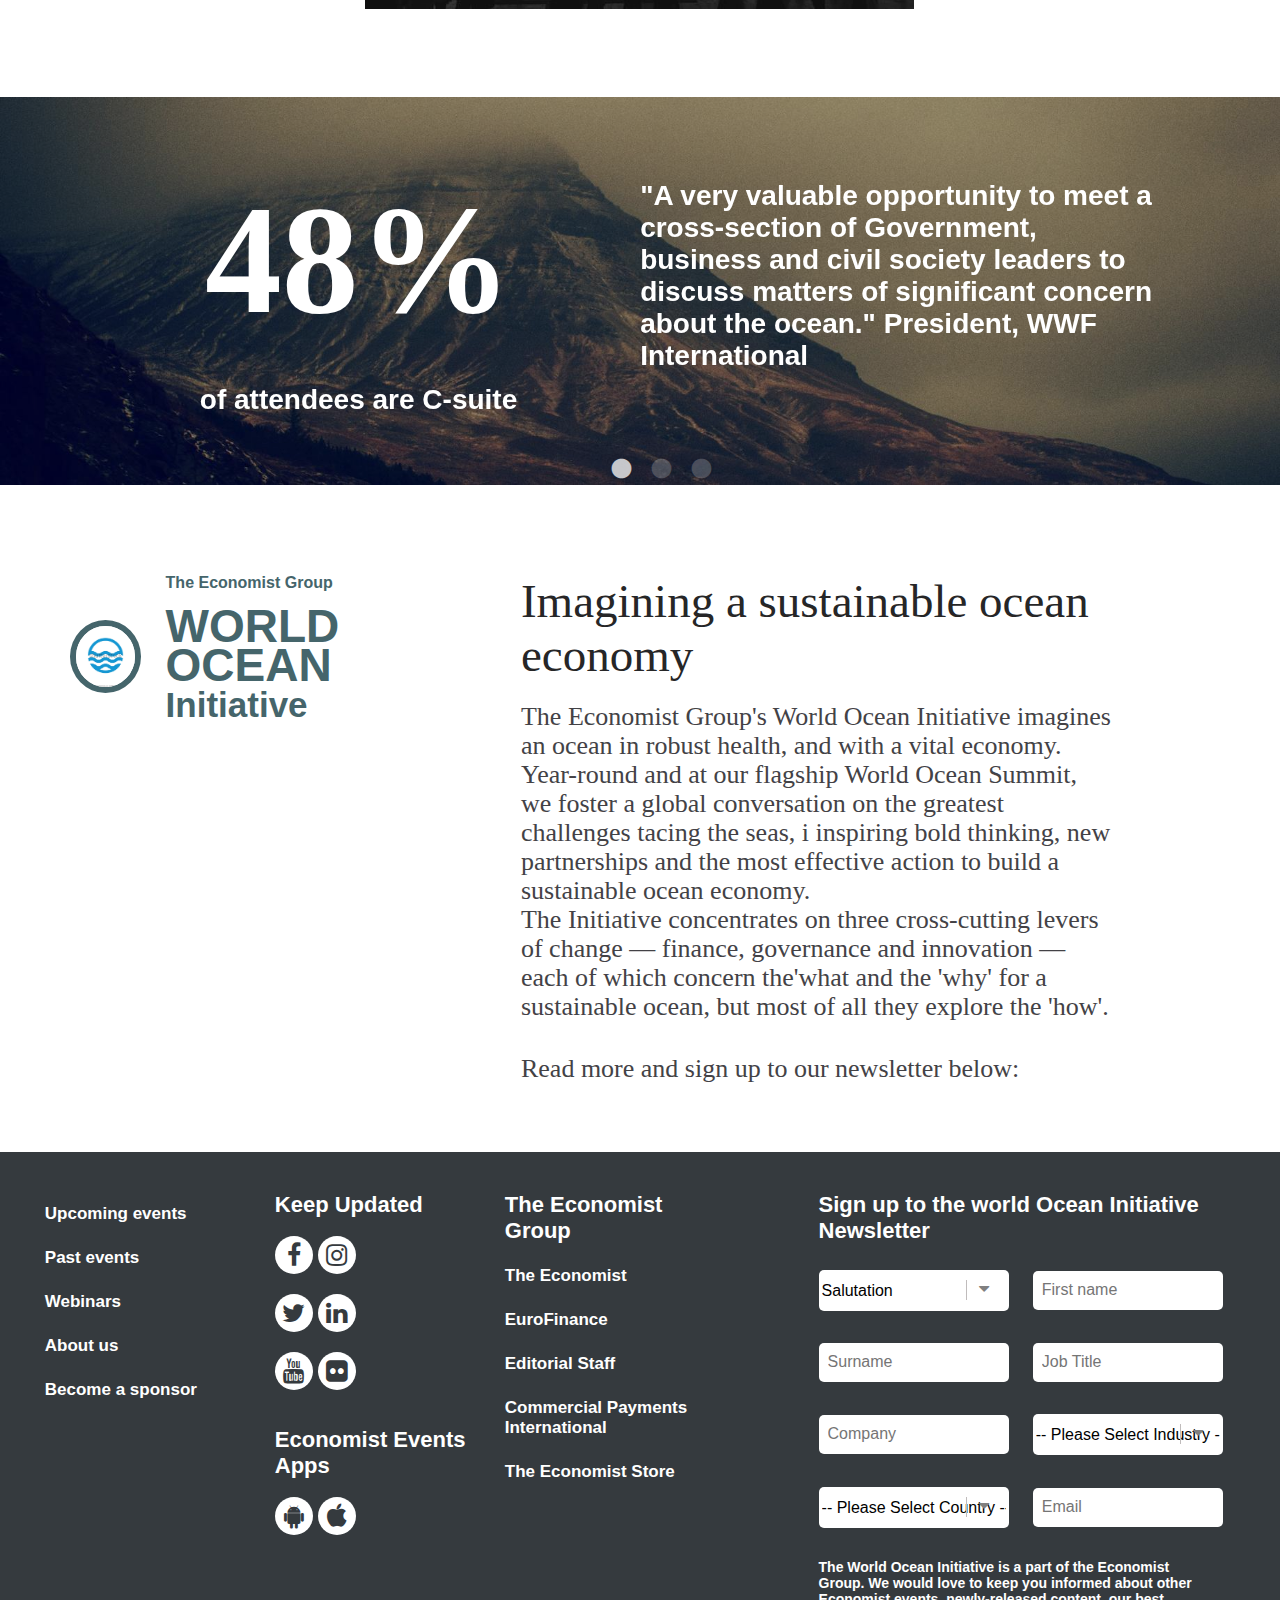
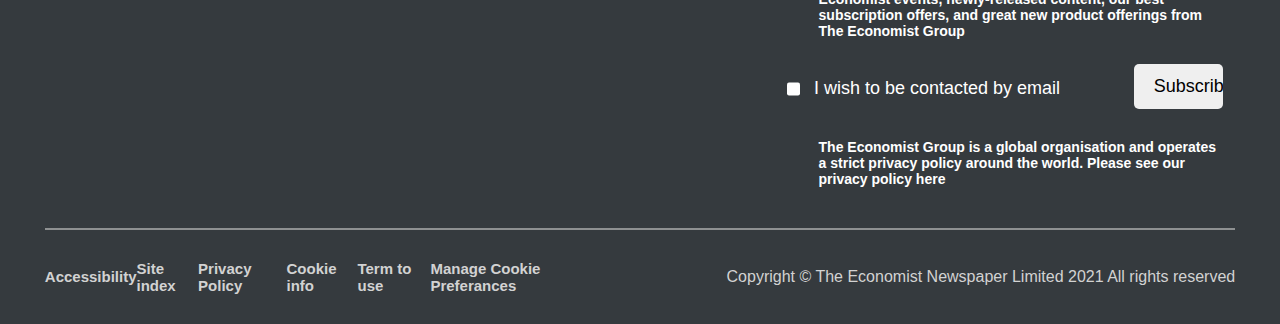
==== commit f6a115c3: "add page path to navigation menu" ====
--- a/index.html
+++ b/index.html
@@ -49,17 +49,17 @@
             <span class="bar3">bar3</span>
           </div>
           <ul class="main-menu">
-            <li class="menu-item"><a href="#fixme" title="Home" target="_blank" class="active">Home</a></li>
-            <li class="menu-item"><a href="news.html" title="New of 2021" target="_blank">New of 2021</a></li>
-            <li class="menu-item"><a href="#fixme" title="Agenda" target="_blank">Agenda</a></li>
-            <li class="menu-item"><a href="#fixme" title="Speakers" target="_blank">Speakers</a></li>
-            <li class="menu-item"><a href="#fixme" title="Sponsors" target="_blank">Sponsors</a></li>
-            <li class="menu-item"><a href="#fixme" title="Contact Us" target="_blank">Contact Us</a></li>
+            <li class="menu-item"><a href="index.html" title="Home" class="active">Home</a></li>
+            <li class="menu-item"><a href="news.html" title="New of 2021">New of 2021</a></li>
+            <li class="menu-item"><a href="#fixme" title="Agenda">Agenda</a></li>
+            <li class="menu-item"><a href="speakers.html" title="Speakers">Speakers</a></li>
+            <li class="menu-item"><a href="#fixme" title="Sponsors">Sponsors</a></li>
+            <li class="menu-item"><a href="#fixme" title="Contact Us">Contact Us</a></li>
           </ul>
           <ul class="sub-menu">
-            <li class="menu-item"><a href="#fixme" title="Register Free" target="_blank" class="active">Register
+            <li class="menu-item"><a href="#fixme" title="Register Free" class="active">Register
                 Free</a></li>
-            <li class="menu-item"><a href="#fixme" title="Become a Sponsor" target="_blank">Become a Sponsor</a></li>
+            <li class="menu-item"><a href="#fixme" title="Become a Sponsor">Become a Sponsor</a></li>
           </ul>
         </nav>
       </div>
@@ -309,10 +309,10 @@
             <li class="economist-group">
               <h4>The Economist Group</h4>
               <ul class="group-list">
-                <li><a href="#fixme" title="The Economist" target="_blank">The Economist</a></li>
-                <li><a href="#fixme" title="EuroFinance" target="_blank">EuroFinance</a></li>
-                <li><a href="#fixme" title="Editorial Staff" target="_blank">Editorial Staff</a></li>
-                <li><a href="#fixme" title="Commercial Payments International" target="_blank">Commercial Payments
+                <li><a href="#fixme" title="The Economist">The Economist</a></li>
+                <li><a href="#fixme" title="EuroFinance">EuroFinance</a></li>
+                <li><a href="#fixme" title="Editorial Staff">Editorial Staff</a></li>
+                <li><a href="#fixme" title="Commercial Payments International">Commercial Payments
                     International</a></li>
                 <li><a href="#fixme" title="The Economist Store" target="_blank">The Economist Store</a></li>
               </ul>
@@ -383,12 +383,12 @@
         </div>
         <div class="footer-dwn">
           <ul class="footer-dwnlist">
-            <li><a href="#fixme" title="Accessibility" target="_blank">Accessibility</a></li>
-            <li><a href="#fixme" title="Site index" target="_blank">Site index</a></li>
-            <li><a href="#fixme" title="Privacy Policy" target="_blank">Privacy Policy</a></li>
-            <li><a href="#fixme" title="Cookie info" target="_blank">Cookie info</a></li>
-            <li><a href="#fixme" title="term to use" target="_blank">Term to use</a></li>
-            <li><a href="#fixme" title="Manage Cookie Preferances" target="_blank">Manage Cookie Preferances</a></li>
+            <li><a href="#fixme" title="Accessibility">Accessibility</a></li>
+            <li><a href="#fixme" title="Site index">Site index</a></li>
+            <li><a href="#fixme" title="Privacy Policy">Privacy Policy</a></li>
+            <li><a href="#fixme" title="Cookie info">Cookie info</a></li>
+            <li><a href="#fixme" title="term to use">Term to use</a></li>
+            <li><a href="#fixme" title="Manage Cookie Preferances">Manage Cookie Preferances</a></li>
           </ul>
           <span>Copyright &copy; The Economist Newspaper Limited 2021 All rights reserved</span>
         </div>
--- a/assets/css/style.css
+++ b/assets/css/style.css
@@ -196,19 +196,22 @@
 
 .sub-menu { flex-basis: 31.5%; }
 
-.sub-menu a {
+.sub-menu a,
+.speaker-btn a,
+.load-btn a {
   padding: 7px 20px;
-  border: 1px solid #142068;
+  border: 1px solid #0E4351;
   border-radius: 20px;
   font-weight: bold;
   font-size: 17px;
   transition: ease .4s;
+  color: #0E4351;
 }
 
 .sub-menu a:hover,
 .sub-menu a.active {
   color: #fff;
-  background-color: #142068;
+  background-color: #0E4351;
 }
 /*=================================
   Header styling ends here
@@ -714,6 +717,125 @@
 /*============================
  New page CSS end 
  ============================*/
+
+/*=============================
+Speakers page start 
+==============================*/
+.speaker-mainheading { margin-bottom: 20px; }
+.speaker-mainheading h2 {
+  padding: 15px 0;
+  font-size: 27px;
+  font-weight: bold;
+  border-bottom: 5px solid #000;
+  margin: 43px 0;
+}
+
+.speaker-mainheading p { font-size: 23px; }
+
+.speaker-btn {
+  padding: 39px 0;
+  text-align: end;
+  border-bottom: 1px solid #808080;
+}
+
+.speaker-tabs {
+  padding: 5px 0 15px;
+  display: flex;
+  justify-content: space-between;
+  align-items: center;
+  flex-wrap: wrap;
+}
+
+.filter-btn a {
+  padding: 10px 26px;
+  border: 2px solid #40676f;
+  border-radius: 6px;
+  margin: 10px 16px;
+  font-size: 20px;
+  color: #0E4351;
+}
+
+.filter-btn a.active { border: 2px solid #c0bcbc; }
+
+
+.searchbox {
+  display: flex;
+  justify-content: flex-end;
+  }
+
+.searchbox input {
+  width: 61%;
+  box-sizing: border-box;
+  outline: none;
+  font-size: 18px;
+  border: 2px solid;
+  padding: 11px;
+  border-top-left-radius: 5px;
+  border-bottom-left-radius: 5px;
+}
+
+.searchbox button {
+  border: none;
+  padding: 11px 17px;
+  border-top-right-radius: 5px;
+  border-bottom-right-radius: 5px;
+  font-size: 18px;
+  background-color: #0E4351;
+}
+
+.searchbox button::after {
+  content: '\f002';
+  font-family: fontAwesome;
+  color: #fff;
+}
+
+.searchbox button span {
+  text-indent: -99999px;
+  float: left;
+}
+
+.speakerlist {
+  display: flex;
+  justify-content: space-between;
+  align-items: center;
+  flex-wrap: wrap;
+  text-align: center;
+}
+
+.speakerlist li { 
+  padding: 25px 0;
+  flex-basis: 16%;
+  display: none;
+  }
+
+.speakerlist li figure {
+  width: 65%;
+  margin: 0 auto;
+  border-radius: 50%;
+  overflow: hidden;
+}
+
+.speaker_name {
+  font-size: 22px;
+  font-weight: bold;
+  margin: 5px 0;
+}
+
+.speaker-title {
+  font-size: 18px;
+  line-height: 24px;
+}
+
+.load-btn {
+  padding: 40px 0;
+  margin: 40px 0;
+  text-align: center;
+}
+  /*=============================
+  Speakers page end
+  ==============================*/
+
+
 /*=================================
   main styling ends here
 =================================*/
@@ -1050,7 +1172,7 @@
 
 .main-menu { 
   width: 100%;
-  height: 80%; 
+  height: 700px; 
   padding-top: 30px;
   flex-direction: column;
   justify-content: space-evenly;
@@ -1063,20 +1185,12 @@
   transition: ease .4s;
   background-color: #40676f;
   }
-  .main-menu a { color: #fff; }
-  
+
+.main-menu a { color: #fff; }
 .sub-menu { display: none; }
 .main-menu.active { transform: scaleY(1); }
 
-nav { 
-  width: 100%;
-  height: 100%;
-  position: absolute;
-  left: 0;
-  top: 0;
-  flex-direction: column; 
-  text-align: center;
-}
+nav { width: 100%; }
 
 /* .menu-item { margin: 1px 0; } */
 /* Header end */
@@ -1148,7 +1262,26 @@
   text-align: center;
 }
 
-  /* Footer section end */
+/* Footer section end */
+
+
+  /* Speaker page start */
+
+.filter-btn a {
+  padding: 5px 15px;
+  margin: 5px;
+  font-size: 18px;
+}
+
+.searchbox input { padding: 5px; }
+
+.searchbox button {
+  padding: 5px 13px;
+  font-size: 16px;
+}
+
+.speakerlist li { flex-basis: 25%; }
+  /* Speaker page end */
 
 }
 
@@ -1257,6 +1390,8 @@
 
     /* new page end */
 
+  .speakerlist li { flex-basis: 48%; }
+
 }
 
 @media only screen and (max-width: 640px) {
@@ -1306,5 +1441,10 @@
 .slider .slick-dots li button:before { font-size: 14px; }
 
 span.count { font-size: 20px; }
+
+.speakerlist li { 
+  margin: 0 auto;
+  flex-basis: 75%;
+}
   
 } 
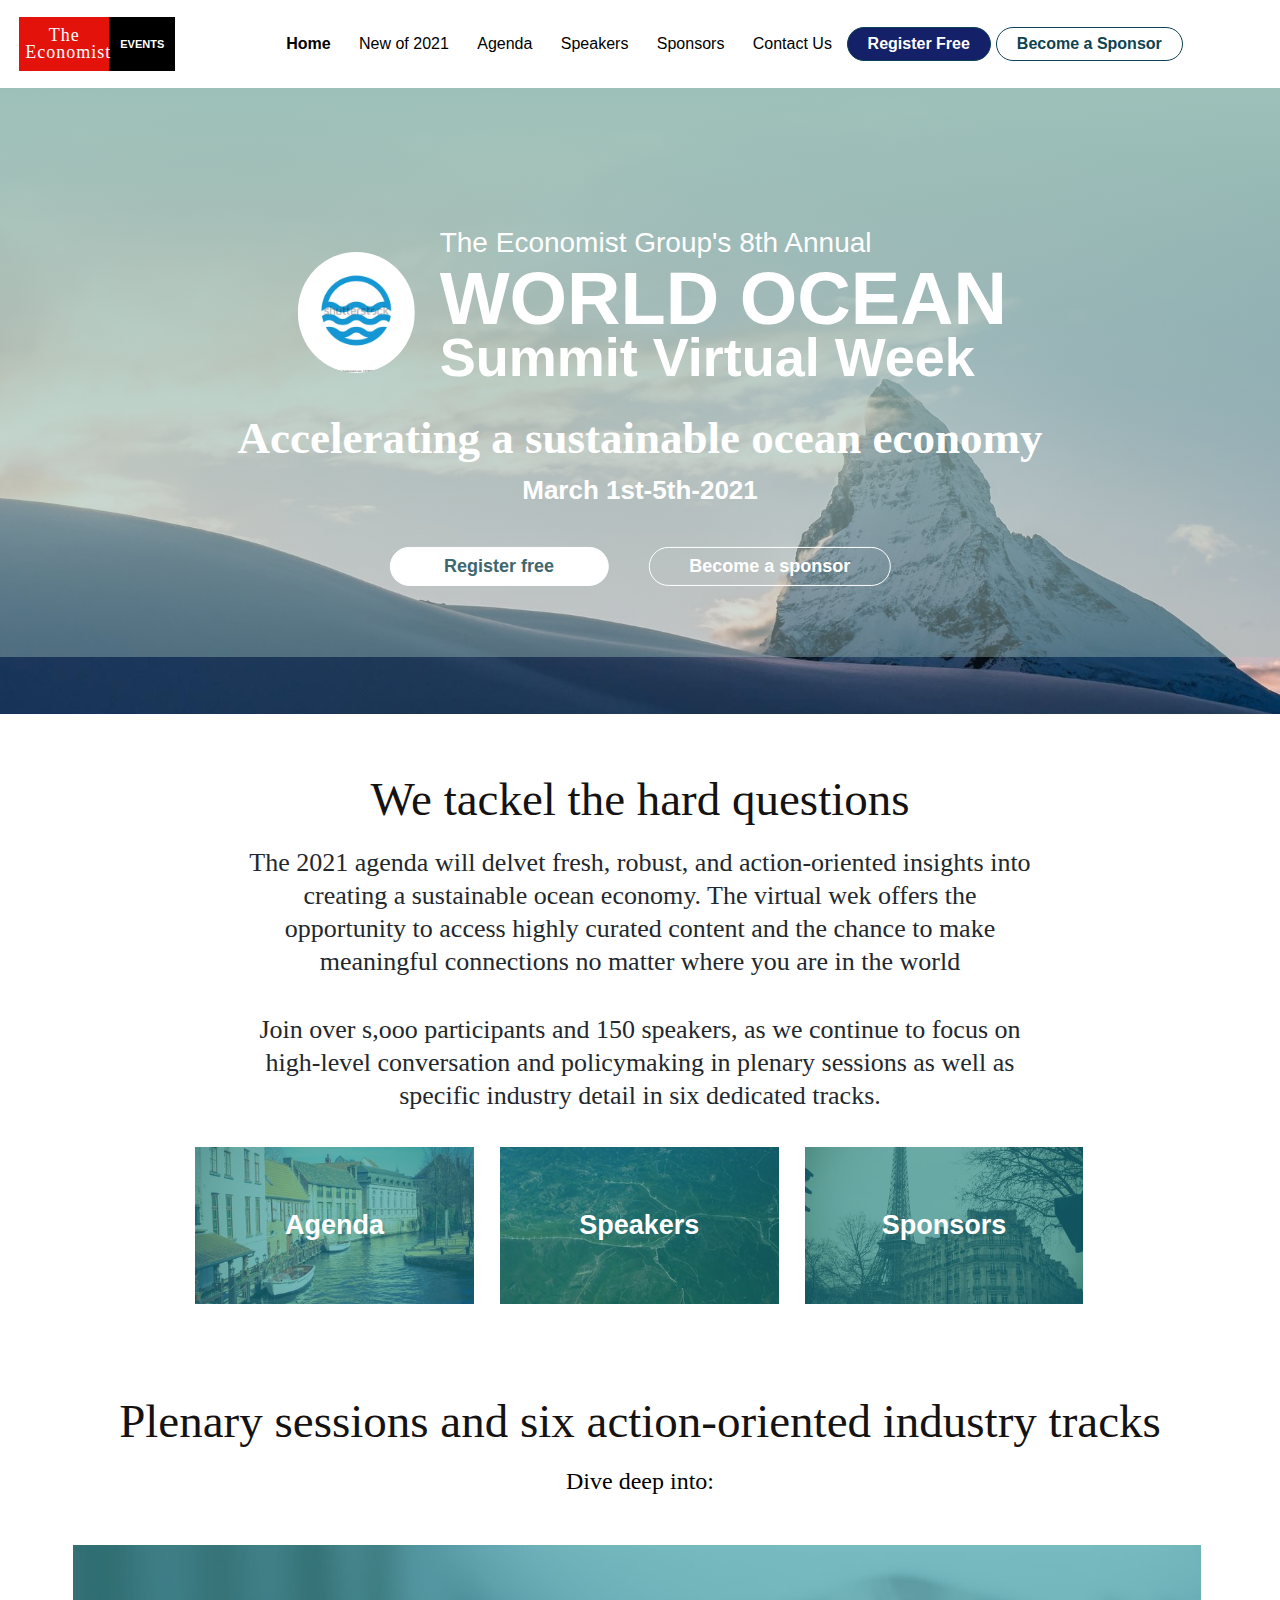
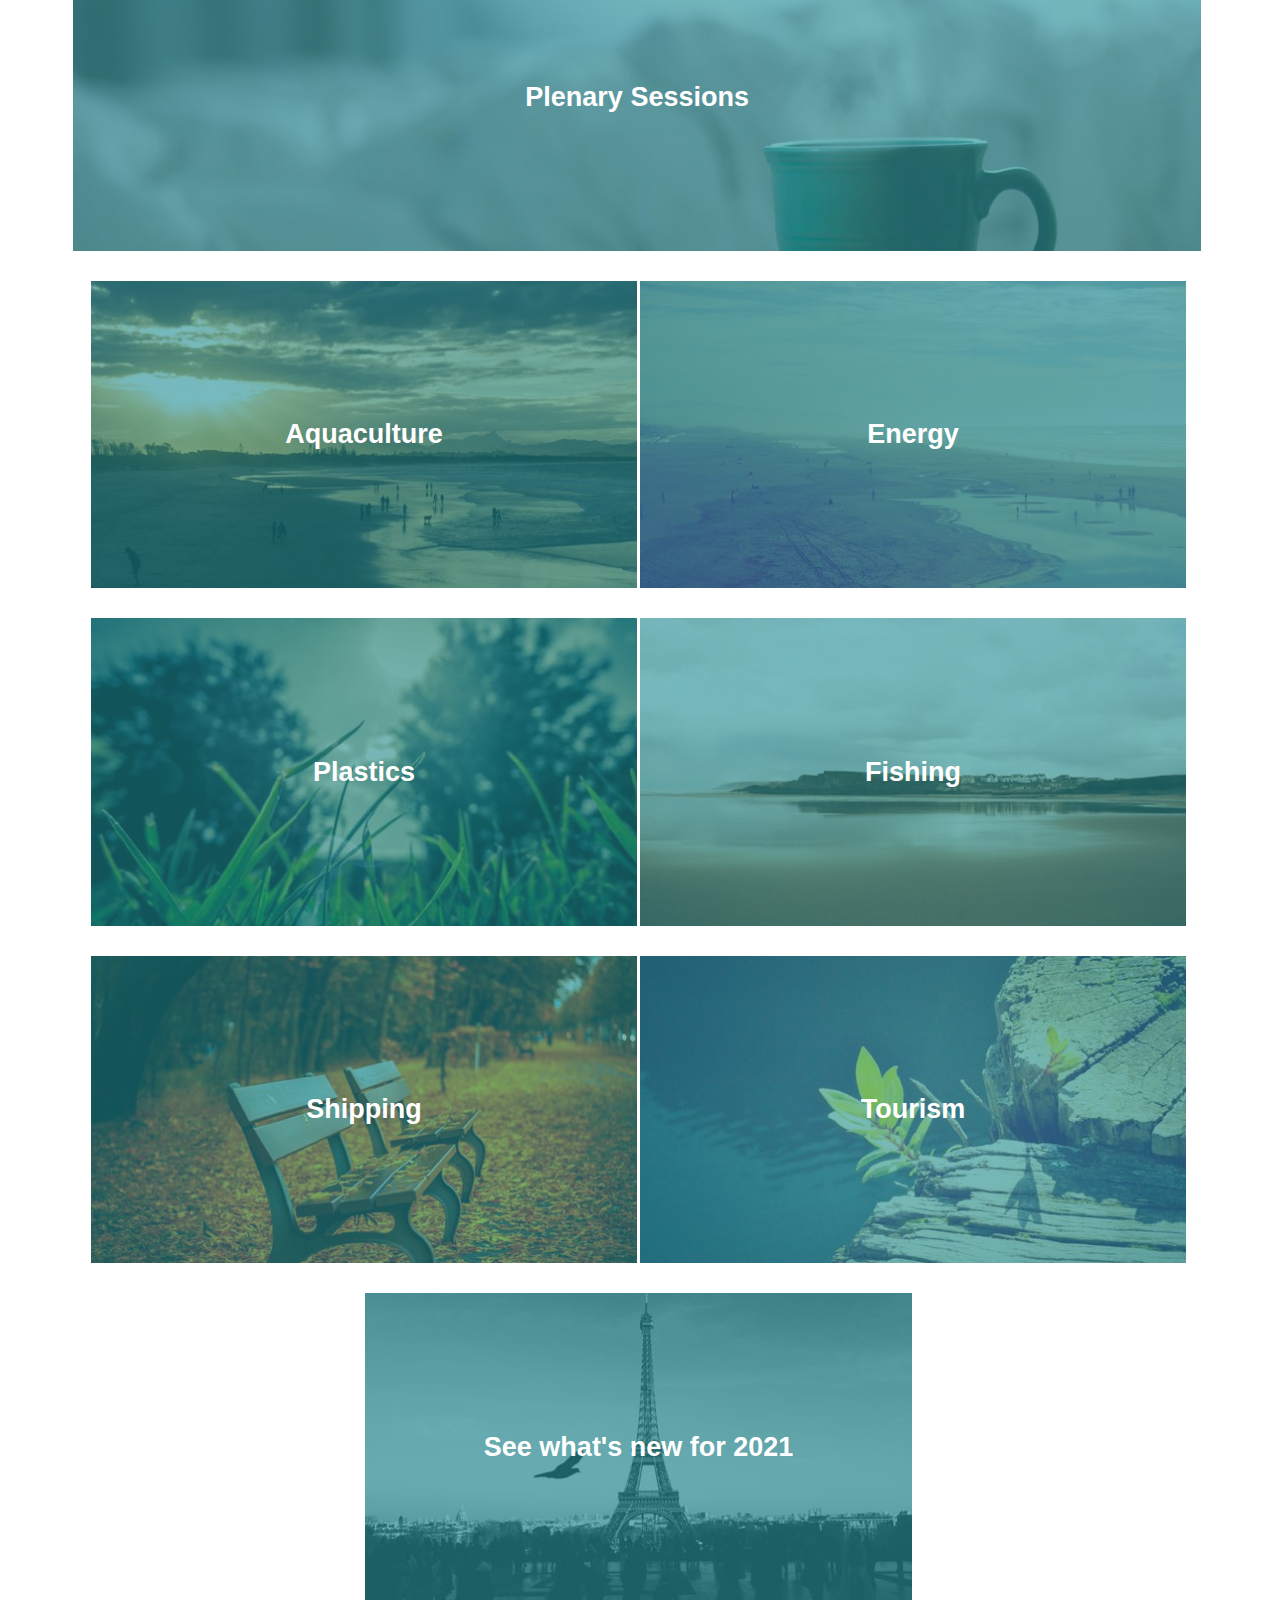
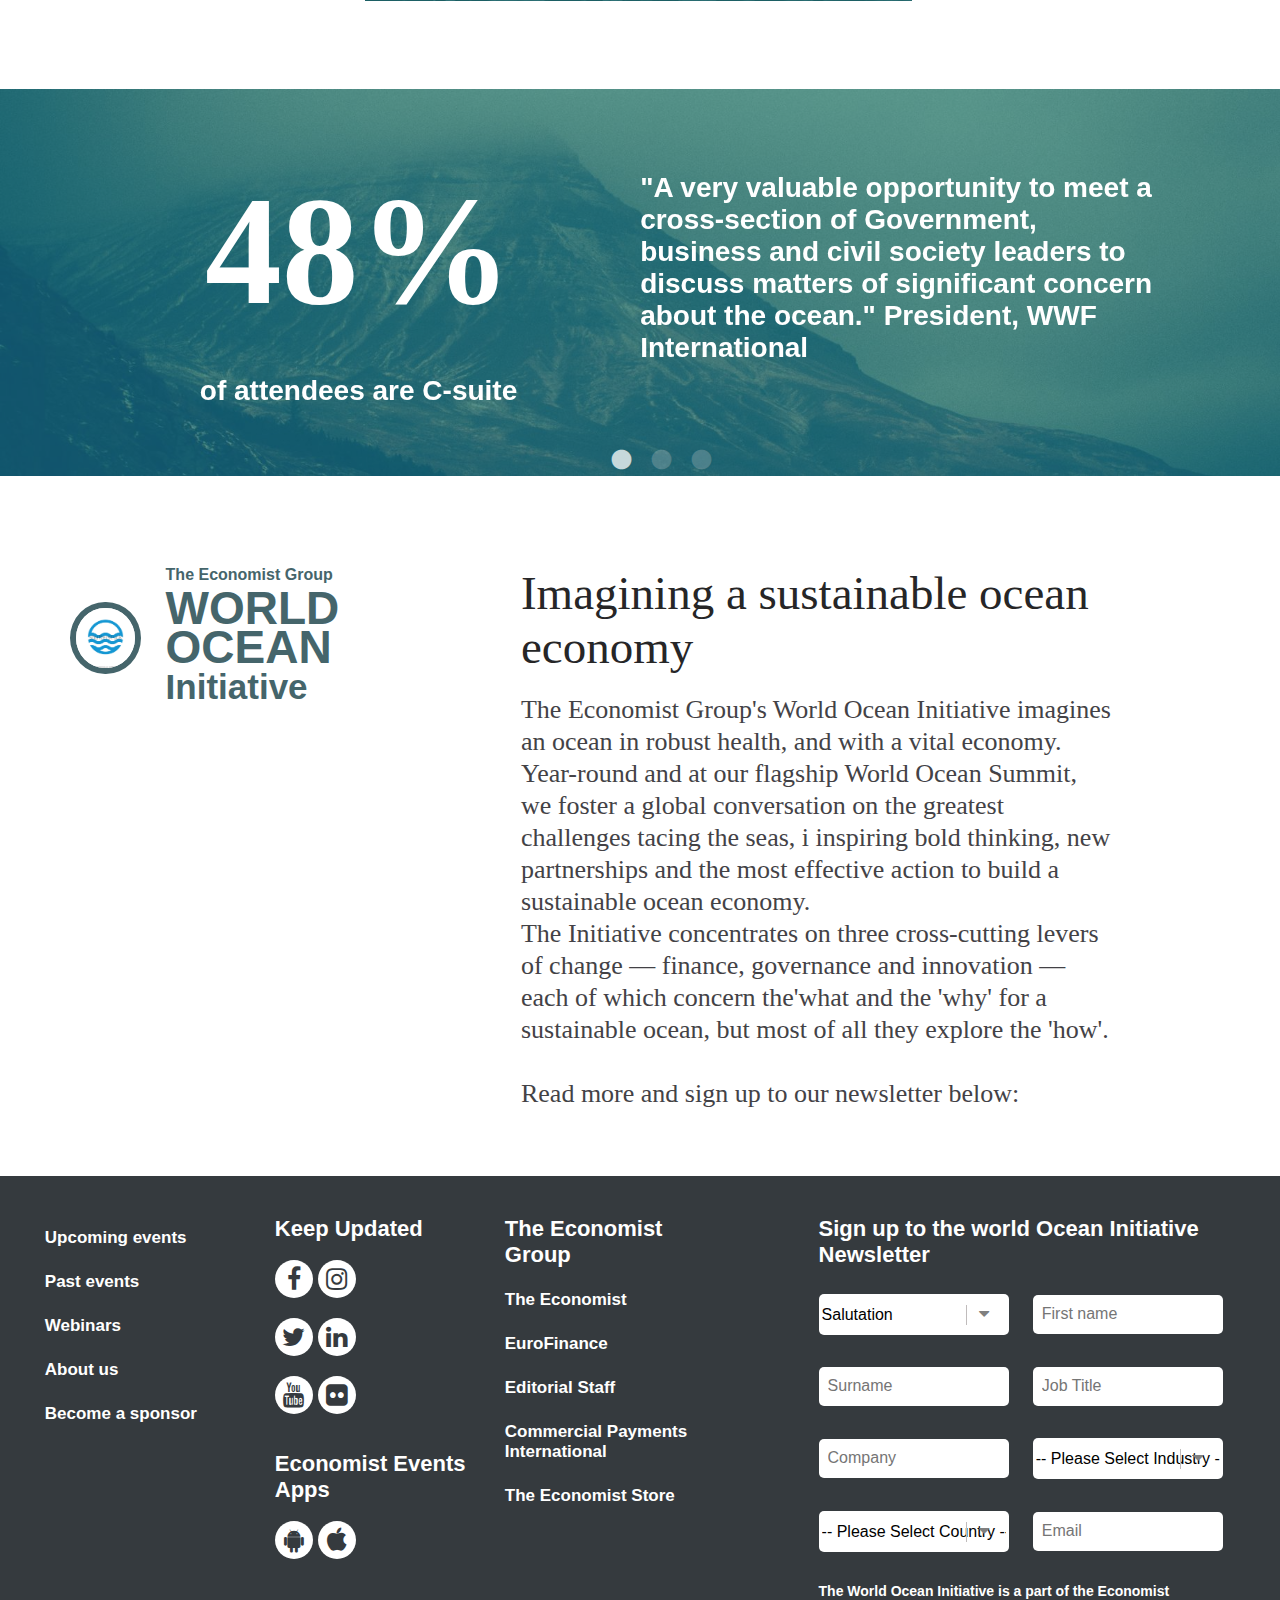
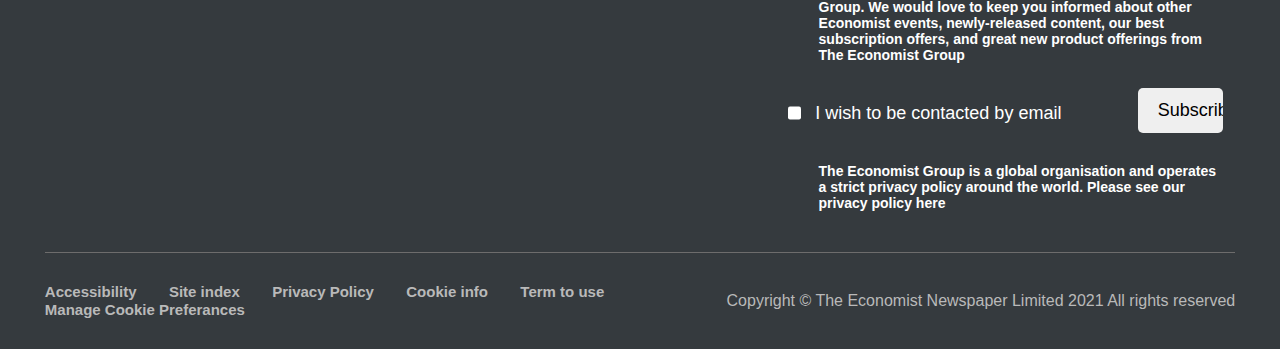
==== commit 8de396c0: "modify form element" ====
--- a/index.html
+++ b/index.html
@@ -357,7 +357,7 @@
                 <div class="form-control">
                   <select name="type" id="country">
                     <option value="country">-- Please Select Country --</option>
-                    <option value="india">INIDA</option>
+                    <option value="india">INDIA</option>
                     <option value="usa">USA</option>
                   </select>
                   <span class="error"></span>
--- a/assets/css/style.css
+++ b/assets/css/style.css
@@ -1,3 +1,10 @@
+/*
+* Prefixed by https://autoprefixer.github.io
+* PostCSS: v7.0.29,
+* Autoprefixer: v9.7.6
+* Browsers: last 4 version
+*/
+
 @charset "utf-8";
 /* ==========================================================================
    1. CSS Reset Code
@@ -83,7 +90,8 @@
 
 /*for all*/
 body {
-  box-sizing: border-box;
+  -webkit-box-sizing: border-box;
+          box-sizing: border-box;
   font-family: sans-serif;
 }
 
@@ -130,28 +138,40 @@
   float: left;
 }
 
-.hamburger.active .bar1 { transform: rotate(45deg) translateX(7px); }
+.hamburger.active .bar1 { -webkit-transform: rotate(45deg) translateX(7px); -ms-transform: rotate(45deg) translateX(7px); transform: rotate(45deg) translateX(7px); }
 .hamburger.active .bar2 { display: none; }
-.hamburger.active .bar3 { transform: rotate(-45deg) translateX(5px); }
+.hamburger.active .bar3 { -webkit-transform: rotate(-45deg) translateX(5px); -ms-transform: rotate(-45deg) translateX(5px); transform: rotate(-45deg) translateX(5px); }
 
 /* Main header */
 
 header { width: 100%; }
 
 header .wrapper {
+  display: -webkit-box;
+  display: -ms-flexbox;
   display: flex;
   padding: 17px 0;
-  justify-content: space-between;
-  align-items: center;
-}
-
-.logo { flex-basis: 12.5%; }
+  -webkit-box-pack: justify;
+      -ms-flex-pack: justify;
+          justify-content: space-between;
+  -webkit-box-align: center;
+      -ms-flex-align: center;
+          align-items: center;
+}
+
+.logo { -ms-flex-preferred-size: 12.5%; flex-basis: 12.5%; }
 
 .logo a {
   width: 100%;
-  display: flex;
-  justify-content: center;
-  align-items: center;
+  display: -webkit-box;
+  display: -ms-flexbox;
+  display: flex;
+  -webkit-box-pack: center;
+      -ms-flex-pack: center;
+          justify-content: center;
+  -webkit-box-align: center;
+      -ms-flex-align: center;
+          align-items: center;
   text-align: center;
   color: #fff;
   background-color: #000;
@@ -179,22 +199,28 @@
 nav,
 .main-menu,
 .sub-menu {
-  display: flex;
-  justify-content: space-between;
-  align-items: center;
-}
-
-nav { flex-basis: 68.5%; }
+  display: -webkit-box;
+  display: -ms-flexbox;
+  display: flex;
+  -webkit-box-pack: justify;
+      -ms-flex-pack: justify;
+          justify-content: space-between;
+  -webkit-box-align: center;
+      -ms-flex-align: center;
+          align-items: center;
+}
+
+nav { -ms-flex-preferred-size: 68.5%; flex-basis: 68.5%; }
 nav a { color: #000; }
  
-.main-menu { flex-basis: 65%; }
+.main-menu { -ms-flex-preferred-size: 65%; flex-basis: 65%; }
 
 .main-menu a { font-size: 21px; }
 
 .main-menu a:hover {text-decoration: underline;}
 .main-menu a.active { font-weight: bold; }
 
-.sub-menu { flex-basis: 31.5%; }
+.sub-menu { -ms-flex-preferred-size: 31.5%; flex-basis: 31.5%; }
 
 .sub-menu a,
 .speaker-btn a,
@@ -204,14 +230,18 @@
   border-radius: 20px;
   font-weight: bold;
   font-size: 17px;
+  -webkit-transition: ease .4s;
+  -o-transition: ease .4s;
   transition: ease .4s;
   color: #0E4351;
 }
 
+.load-btn a:hover,
+.speaker-btn a:hover,
 .sub-menu a:hover,
 .sub-menu a.active {
   color: #fff;
-  background-color: #0E4351;
+  background-color: #142068;
 }
 /*=================================
   Header styling ends here
@@ -231,7 +261,9 @@
   position: absolute;
   left: 50%;
   top: 50%;
-  transform: translate(-50%, -50%);
+  -webkit-transform: translate(-50%, -50%);
+      -ms-transform: translate(-50%, -50%);
+          transform: translate(-50%, -50%);
   text-align: center;
   z-index: 2;
 }
@@ -241,18 +273,24 @@
 .banner > figure::before {
   content: '';
   width: 100%;
-  height: 85%;
+  height: 91%;
   position: absolute;
   left: 0;
   top: 0;
-  background-color: rgba(144, 183, 177,.4);
+  background: linear-gradient(to bottom, #9DC1B9 0%, rgba(159, 193, 186,.4));
 }
 
 .banner-heading {
-  margin: 4.5% 0 2.5%;
-  display: flex;
-  justify-content: center;
-  align-items: center;
+  margin: 4.5% 0 1.2%;
+  display: -webkit-box;
+  display: -ms-flexbox;
+  display: flex;
+  -webkit-box-pack: center;
+      -ms-flex-pack: center;
+          justify-content: center;
+  -webkit-box-align: center;
+      -ms-flex-align: center;
+          align-items: center;
   text-align: left;
 }
 
@@ -265,7 +303,8 @@
 }
 
 .heading-content h2 {
-  margin: 9px 0;
+  padding: 0;
+  margin: 10px 0;
   /* font-size: 4vw; */
   font-size: 74px;
   font-weight: bold;
@@ -300,10 +339,12 @@
   padding: 8px 3.3%;
   border: 1px solid #fff;
   border-radius: 20px;
-  margin: 0 15px;
+  margin: 0 18px;
   font-weight: bold;
   font-size: 18px;
   color: #fff;
+  -webkit-transition: ease .4s;
+  -o-transition: ease .4s;
   transition: ease .4s;
 }
 
@@ -346,21 +387,34 @@
 }
 
 .tackel-list {
-  display: flex;
-  justify-content: space-between;
-  align-items: center;
+  display: -webkit-box;
+  display: -ms-flexbox;
+  display: flex;
+  -webkit-box-pack: justify;
+      -ms-flex-pack: justify;
+          justify-content: space-between;
+  -webkit-box-align: center;
+      -ms-flex-align: center;
+          align-items: center;
 }
 
 .tackel-item { 
-  flex-basis: 31.5%;
+  -ms-flex-preferred-size: 31.5%; 
+      flex-basis: 31.5%;
+  -webkit-transition: ease .4s;
+  -o-transition: ease .4s;
   transition: ease .4s;
 }
 
 .plenary-gallery figure,  /* plenary-gallery section */
-.tackel-item figure { position: relative; }
+
+.tackel-item figure { 
+  width: 99.5%;
+  position: relative;
+}
 
 .plenary-gallery li:hover,  /* plenary-gallery section */
-.tackel-item:hover { box-shadow: 0 0 20px rgba(0,0,0,.5);}
+.tackel-item:hover { -webkit-box-shadow: 0 0 20px rgba(0,0,0,.5); box-shadow: 0 0 20px rgba(0,0,0,.5);}
 
 .plenary-gallery li:hover figcaption,  /* plenary-gallery section */
 .tackel-item:hover figcaption { opacity: 0; }
@@ -370,16 +424,24 @@
 .tackel-item figure figcaption {
   width: 100%;
   height: 100%;
-  display: flex;
-  justify-content: center;
-  align-items: center;
+  display: -webkit-box;
+  display: -ms-flexbox;
+  display: flex;
+  -webkit-box-pack: center;
+      -ms-flex-pack: center;
+          justify-content: center;
+  -webkit-box-align: center;
+      -ms-flex-align: center;
+          align-items: center;
   position: absolute;
   left: 0;
   top: 0;
   font-size: 27px;
   font-weight: bold;
   color: #fff;
-  background-color: rgba(144, 183, 177,.6);
+  background-color: rgba(28, 140, 148, .6);
+  -webkit-transition: .6s;
+  -o-transition: .6s;
   transition: .6s;
 }
 /* tackel-question end */
@@ -400,30 +462,35 @@
 
 .plenary-gallery {
   margin: 35px 0;
-  display: flex;
-  justify-content: space-between;
-  flex-wrap: wrap;
+  display: -webkit-box;
+  display: -ms-flexbox;
+  display: flex;
+  -webkit-box-pack: justify;
+      -ms-flex-pack: justify;
+          justify-content: space-between;
+  -ms-flex-wrap: wrap;
+      flex-wrap: wrap;
 }
 
 .plenary-gallery li { margin: 15px 0;}
 
-.plenary-gallery figure figcaption {
-  background-color: rgba(0,0,0,.4);
-}
 /* plenary-sessions end */
 
 /* Main slider start */
 .slider-main { 
   width: 100%;
   position: relative;
-  box-sizing: border-box;
+  -webkit-box-sizing: border-box;
+          box-sizing: border-box;
 }
 
 .slider-main .wrapper { 
   position: absolute;
   left: 50%;
   top: 50%;
-  transform: translate(-50%, -50%);
+  -webkit-transform: translate(-50%, -50%);
+      -ms-transform: translate(-50%, -50%);
+          transform: translate(-50%, -50%);
 }
 
 .slider {
@@ -441,7 +508,7 @@
   position: absolute;
   left: 0;
   top: 0;
-  background-color: rgba(0,0,0,.2);
+  background-color: rgba(28, 140, 148, .6);
 }
 
 /* .slider li { display: none; }
@@ -451,13 +518,19 @@
 } */
 
 .slider-content {
-  display: flex;
-  justify-content: space-between;
-  align-items: center;
+  display: -webkit-box;
+  display: -ms-flexbox;
+  display: flex;
+  -webkit-box-pack: justify;
+      -ms-flex-pack: justify;
+          justify-content: space-between;
+  -webkit-box-align: center;
+      -ms-flex-align: center;
+          align-items: center;
   color: #fff;
 }
 
-.left-content { flex-basis: 45%; }
+.left-content { -ms-flex-preferred-size: 45%; flex-basis: 45%; }
 
 .left-content span {
   display: block;
@@ -473,7 +546,8 @@
 }
 
 .text-content {
-  flex-basis: 50%;
+  -ms-flex-preferred-size: 50%;
+      flex-basis: 50%;
   text-align: left;
 }
 
@@ -507,15 +581,28 @@
 
 .imagining .wrapper {
   padding: 7% 0 5.3%;
-  display: flex;
-  justify-content: space-between;
-  align-items: flex-start;
+  display: -webkit-box;
+  display: -ms-flexbox;
+  display: flex;
+  -webkit-box-pack: justify;
+      -ms-flex-pack: justify;
+          justify-content: space-between;
+  -webkit-box-align: start;
+      -ms-flex-align: start;
+          align-items: flex-start;
 }
 .imagin-logo {
-  flex-basis: 39%;
-  display: flex;
-  justify-content: center;
-  align-items: center;
+  -ms-flex-preferred-size: 39%;
+      flex-basis: 39%;
+  display: -webkit-box;
+  display: -ms-flexbox;
+  display: flex;
+  -webkit-box-pack: center;
+      -ms-flex-pack: center;
+          justify-content: center;
+  -webkit-box-align: center;
+      -ms-flex-align: center;
+          align-items: center;
 }
 
 .imagin-logo figure {
@@ -524,6 +611,7 @@
 }
 
 .imagin-logo h2 {
+  padding: 5px 0;
   font-size: 46px;
   font-weight: bold;
   line-height: 39px;
@@ -538,7 +626,8 @@
 
 .imagin-logo-content > span { font-weight: bold; }
 .imagining article { 
-  flex-basis: 60%;
+  -ms-flex-preferred-size: 60%; 
+      flex-basis: 60%;
   color: #434246;
 }
 
@@ -551,7 +640,7 @@
   padding-right: 17%;
   margin: 20px 0 33px;
   font-size: 26px;
-  line-height: 29px;
+  line-height: 32px;
   font-family: serif;
 }
 
@@ -601,13 +690,16 @@
   position: absolute;
   left: 0;
   top: 0;
+  background: -webkit-gradient(linear, left top, right top, color-stop(35%, rgba(14, 67, 81,.9)),to(rgba(157, 191, 174,.5)));
+  background: -o-linear-gradient(left, rgba(14, 67, 81,.9) 35%,rgba(157, 191, 174,.5));
   background: linear-gradient(to right, rgba(14, 67, 81,.9) 35%,rgba(157, 191, 174,.5));
 }
 
 .newbanner-main h3 {
   width: 50%;
   padding-right: 18%;
-  box-sizing: border-box;
+  -webkit-box-sizing: border-box;
+          box-sizing: border-box;
   color: #fff;
 }
 
@@ -623,7 +715,9 @@
   position: absolute;
   left: 50%;
   top: 50%;
-  transform: translate(-50%, -50%);
+  -webkit-transform: translate(-50%, -50%);
+      -ms-transform: translate(-50%, -50%);
+          transform: translate(-50%, -50%);
 }
 
 /* news-banner end */
@@ -632,15 +726,21 @@
 
 .superyear-focus .wrapper {
   padding-bottom: 20px;
-  border-bottom: 2px solid #434246;
+  border-bottom: 2px solid #908e8e;
 }
 
 .focus,
 .superyear { 
   margin: 38px 0;
-  display: flex;
-  justify-content: space-between;
-  align-items: flex-start;
+  display: -webkit-box;
+  display: -ms-flexbox;
+  display: flex;
+  -webkit-box-pack: justify;
+      -ms-flex-pack: justify;
+          justify-content: space-between;
+  -webkit-box-align: start;
+      -ms-flex-align: start;
+          align-items: flex-start;
 }
 
 .focus-content,
@@ -656,8 +756,10 @@
 
 .focus-content p,
 .superyear-content p {
-  font-size: 22px;
+  font-size: 25px;
   line-height: 29px;
+  font-family: serif;
+  color: #484646;
 }
 
 .superyear-content p { padding-right: 4%; }
@@ -668,7 +770,7 @@
 
 .new-plenary h2 { 
   padding: 15px 0 5px;
-  font-size: 22px;
+  font-size: 21px;
 } 
 
 #plenary li { cursor: pointer; }
@@ -680,7 +782,9 @@
   display: none;
   left: 50%;
   top: 50%;
-  transform: translate(-50%, -50%);
+  -webkit-transform: translate(-50%, -50%);
+      -ms-transform: translate(-50%, -50%);
+          transform: translate(-50%, -50%);
   background: rgba(0,0,0,.6);
 }
 
@@ -690,7 +794,9 @@
   position: fixed;
   left: 50%;
   top: 50%;
-  transform: translate(-50%,-50%);
+  -webkit-transform: translate(-50%,-50%);
+      -ms-transform: translate(-50%,-50%);
+          transform: translate(-50%,-50%);
 }
 
 .whitebox .whiteBtn {
@@ -735,15 +841,22 @@
 .speaker-btn {
   padding: 39px 0;
   text-align: end;
-  border-bottom: 1px solid #808080;
+  border-bottom: 1px solid #d6d4d4;
 }
 
 .speaker-tabs {
   padding: 5px 0 15px;
-  display: flex;
-  justify-content: space-between;
-  align-items: center;
-  flex-wrap: wrap;
+  display: -webkit-box;
+  display: -ms-flexbox;
+  display: flex;
+  -webkit-box-pack: justify;
+      -ms-flex-pack: justify;
+          justify-content: space-between;
+  -webkit-box-align: center;
+      -ms-flex-align: center;
+          align-items: center;
+  -ms-flex-wrap: wrap;
+      flex-wrap: wrap;
 }
 
 .filter-btn a {
@@ -755,17 +868,23 @@
   color: #0E4351;
 }
 
-.filter-btn a.active { border: 2px solid #c0bcbc; }
+.filter-btn a:hover,
+.filter-btn a.active { border: 2px solid #f5f3f3; }
 
 
 .searchbox {
-  display: flex;
-  justify-content: flex-end;
+  display: -webkit-box;
+  display: -ms-flexbox;
+  display: flex;
+  -webkit-box-pack: end;
+      -ms-flex-pack: end;
+          justify-content: flex-end;
   }
 
 .searchbox input {
   width: 61%;
-  box-sizing: border-box;
+  -webkit-box-sizing: border-box;
+          box-sizing: border-box;
   outline: none;
   font-size: 18px;
   border: 2px solid;
@@ -795,16 +914,24 @@
 }
 
 .speakerlist {
-  display: flex;
-  justify-content: space-between;
-  align-items: center;
-  flex-wrap: wrap;
+  display: -webkit-box;
+  display: -ms-flexbox;
+  display: flex;
+  -webkit-box-pack: justify;
+      -ms-flex-pack: justify;
+          justify-content: space-around;
+  -webkit-box-align: center;
+      -ms-flex-align: center;
+          align-items: center;
+  -ms-flex-wrap: wrap;
+      flex-wrap: wrap;
   text-align: center;
 }
 
 .speakerlist li { 
   padding: 25px 0;
-  flex-basis: 16%;
+  -ms-flex-preferred-size: 16%;
+      flex-basis: 16%;
   display: none;
   }
 
@@ -858,20 +985,32 @@
 
 .footer-up { 
   padding: 40px 0 26px;
-  display: flex;
-  justify-content: space-between;
-  align-items: flex-start;
+  display: -webkit-box;
+  display: -ms-flexbox;
+  display: flex;
+  -webkit-box-pack: justify;
+      -ms-flex-pack: justify;
+          justify-content: space-between;
+  -webkit-box-align: start;
+      -ms-flex-align: start;
+          align-items: flex-start;
 }
 
 .footer-menu {
-  display: flex;
-  flex-basis: 56%;
-  justify-content: space-between;
+  display: -webkit-box;
+  display: -ms-flexbox;
+  display: flex;
+  -ms-flex-preferred-size: 56%;
+      flex-basis: 56%;
+  -webkit-box-pack: justify;
+      -ms-flex-pack: justify;
+          justify-content: space-between;
 }
 
 .footer-menu li {
   display: block;
-  flex-basis: 31%;
+  -ms-flex-preferred-size: 31%;
+      flex-basis: 31%;
 }
 
 .footer-submenu a,
@@ -879,24 +1018,30 @@
   font-size: 17px;
   font-weight: bold;
   padding: 12px 0;
+  -webkit-transition: ease .4s;
+  -o-transition: ease .4s;
   transition: ease .4s;
 }
 
 .footer-submenu a:hover,
 .group-list a:hover { text-decoration: underline; }
 
-.newsletter { flex-basis: 35%; }
+.newsletter { -ms-flex-preferred-size: 35%; flex-basis: 35%; }
 
 .social-list {
   width: 60%;
   margin-bottom: 25px;
-  display: flex;
-  flex-wrap: wrap;
+  display: -webkit-box;
+  display: -ms-flexbox;
+  display: flex;
+  -ms-flex-wrap: wrap;
+      flex-wrap: wrap;
 }
 
 .social-list li { 
   margin: 8px 5px 8px 0;
-  flex-basis: 30%;
+  -ms-flex-preferred-size: 30%;
+      flex-basis: 30%;
 }
 
 .social-list span { 
@@ -917,7 +1062,9 @@
   position: absolute;
   left: 50%;
   top: 50%;
-  transform: translate(-50%, -50%);
+  -webkit-transform: translate(-50%, -50%);
+      -ms-transform: translate(-50%, -50%);
+          transform: translate(-50%, -50%);
   font-family: fontAwesome;
   font-size: 25px;
   color: #353a3e;
@@ -940,15 +1087,23 @@
 
 .main-controls {
   width: 97%;
-  display: flex;
-  justify-content: space-between;
-  align-items: center;
-  flex-wrap: wrap;
+  display: -webkit-box;
+  display: -ms-flexbox;
+  display: flex;
+  -webkit-box-pack: justify;
+      -ms-flex-pack: justify;
+          justify-content: space-between;
+  -webkit-box-align: center;
+      -ms-flex-align: center;
+          align-items: center;
+  -ms-flex-wrap: wrap;
+      flex-wrap: wrap;
 }
 
 .form-control {
   margin: 6px 0;
-  flex-basis: 47%;
+  -ms-flex-preferred-size: 47%;
+      flex-basis: 47%;
   position: relative;
 }
 
@@ -958,7 +1113,8 @@
   padding: 12px 9px;
   border-radius: 5px;
   margin: 10px 0;
-  box-sizing: border-box;
+  -webkit-box-sizing: border-box;
+          box-sizing: border-box;
   outline: none;
   border: none;
 }
@@ -968,7 +1124,8 @@
   padding: 12px 3px;
   font-size: 16px;
   -webkit-appearance: none;
-  appearance: none;
+  -moz-appearance: none;
+       appearance: none;
   background-color: #fff;
 }
 .form-control:nth-child(1)::after,
@@ -984,8 +1141,30 @@
   font-size: 18px;
   font-family: fontAwesome;
   color: #808080;
-  transform: translateY(-50%);
+  -webkit-transform: translateY(-50%);
+      -ms-transform: translateY(-50%);
+          transform: translateY(-50%);
  
+}
+
+.main-controls ::-webkit-input-placeholder {
+  font-size: 16px;
+  /* font-weight: bold; */
+}
+
+.main-controls ::-moz-placeholder {
+  font-size: 16px;
+  /* font-weight: bold; */
+}
+
+.main-controls :-ms-input-placeholder {
+  font-size: 16px;
+  /* font-weight: bold; */
+}
+
+.main-controls ::-ms-input-placeholder {
+  font-size: 16px;
+  /* font-weight: bold; */
 }
 
 .main-controls ::placeholder {
@@ -1003,13 +1182,20 @@
 .subscribe {
   width: 97%;
   margin: 10px 0 15px;
-  display: flex;
-  justify-content: space-between;
-  align-items: center;
+  display: -webkit-box;
+  display: -ms-flexbox;
+  display: flex;
+  -webkit-box-pack: justify;
+      -ms-flex-pack: justify;
+          justify-content: space-between;
+  -webkit-box-align: center;
+      -ms-flex-align: center;
+          align-items: center;
 }
 
 #wish {
-  appearance: none;
+  -moz-appearance: none;
+       appearance: none;
   -webkit-appearance: none;
 }
 
@@ -1028,7 +1214,9 @@
   position: absolute;
   left: -11%;
   top: 50%;
-  transform: translateY(-50%);
+  -webkit-transform: translateY(-50%);
+      -ms-transform: translateY(-50%);
+          transform: translateY(-50%);
   background-color: #fff;
 }
 
@@ -1041,23 +1229,28 @@
   top: -7%;
   border-left: 2px solid #000;
   border-bottom: 2px solid #000;
-  transform: rotate(-45deg);
+  -webkit-transform: rotate(-45deg);
+      -ms-transform: rotate(-45deg);
+          transform: rotate(-45deg);
   z-index: 5;
 }
 
 input[type="checkbox"] {
-  appearance: none;
+  -moz-appearance: none;
+       appearance: none;
   -webkit-appearance: none;
 }
 
 input[type="submit"] {
-  width: 22%;
+  width: 21%;
   padding: 12px 20px;
   border-radius: 5px;
   border: none;
   outline: none;
   text-align: center;
   font-size: 18px;
+  -webkit-transition: ease-in .4s;
+  -o-transition: ease-in .4s;
   transition: ease-in .4s;
 }
 
@@ -1070,26 +1263,34 @@
 
 .footer-dwnlist,
 .footer-dwn {
-  display: flex;
-  justify-content: space-between;
-  align-items: center;
+  display: -webkit-box;
+  display: -ms-flexbox;
+  display: flex;
+  -webkit-box-pack: justify;
+      -ms-flex-pack: justify;
+          justify-content: space-between;
+  -webkit-box-align: center;
+      -ms-flex-align: center;
+          align-items: center;
+      -ms-flex-wrap: wrap; flex-wrap: wrap;
+          flex-wrap: wrap;
 }
 
 .footer-dwn {
   padding: 2.5% 0;
-  border-top: 2px solid #8E9091;
-  color: #d2d2d2;
+  border-top: 1.6px solid #6d6c6c;
+  color: #b9b9b9;
 }
 
 .footer-dwn a {
   font-size: 15px;
   font-weight: bold;
-  color: #d2d2d2;
+  color: #b9b9b9;
 }
 
 .footer-dwn a:hover { text-decoration: underline; }
 
-.footer-dwnlist { flex-basis: 47%; }
+.footer-dwnlist { -ms-flex-preferred-size: 47%; flex-basis: 47%; }
 
 /* Scroll btn */
 .scrollbtn { 
@@ -1102,7 +1303,8 @@
   right: 3.5%;
   z-index: 10;
   background-color: #fff;
-  box-shadow: 0 3px 5px rgba(0,0,0,.2);
+  -webkit-box-shadow: 0 3px 5px rgba(0,0,0,.2);
+          box-shadow: 0 3px 5px rgba(0,0,0,.2);
 }
 
 .scrollbtn.active { display: block; }
@@ -1118,7 +1320,9 @@
   position: absolute;
   left: 50%;
   top: 50%;
-  transform: translate(-50%, -50%);
+  -webkit-transform: translate(-50%, -50%);
+      -ms-transform: translate(-50%, -50%);
+          transform: translate(-50%, -50%);
   font-size: 30px;
   font-family: fontAwesome;
   color: #149B92;
@@ -1138,12 +1342,15 @@
 @media only screen and (max-width: 1731px) {
 
 header .wrapper { width: 97%;}
-nav { flex-basis: 78.5%; }
-.main-menu { flex-basis: 56%; }
+nav { -ms-flex-preferred-size: 78.5%; flex-basis: 78.5%; }
+.main-menu { -ms-flex-preferred-size: 56%; flex-basis: 56%; }
 
 .sub-menu { 
-  flex-basis: 42.5%;
-  justify-content: flex-start;
+  -ms-flex-preferred-size: 42.5%; 
+      flex-basis: 42.5%;
+  -webkit-box-pack: start;
+      -ms-flex-pack: start;
+          justify-content: flex-start;
 }
 
 .sub-menu .menu-item { margin-right: 5px; }
@@ -1152,7 +1359,7 @@
 .main-menu a { font-size: 16px; }
 
   /* plenary-gallery section start */
-  .plenary-gallery { justify-content: center; }
+  .plenary-gallery { -webkit-box-pack: center; -ms-flex-pack: center; justify-content: center; }
   /* plenary-gallery section end */
 
   /* new page banner section start */
@@ -1174,21 +1381,32 @@
   width: 100%;
   height: 700px; 
   padding-top: 30px;
-  flex-direction: column;
-  justify-content: space-evenly;
+  -webkit-box-orient: vertical;
+  -webkit-box-direction: normal;
+      -ms-flex-direction: column;
+          flex-direction: column;
+  -webkit-box-pack: space-evenly;
+      -ms-flex-pack: space-evenly;
+          justify-content: space-evenly;
   position: absolute;
   left: 0;
   top: 0;
   z-index: 3;
-  transform: scaleY(0);
-  transform-origin: top;
+  -webkit-transform: scaleY(0);
+      -ms-transform: scaleY(0);
+          transform: scaleY(0);
+  -webkit-transform-origin: top;
+      -ms-transform-origin: top;
+          transform-origin: top;
+  -webkit-transition: ease .4s;
+  -o-transition: ease .4s;
   transition: ease .4s;
   background-color: #40676f;
   }
 
 .main-menu a { color: #fff; }
 .sub-menu { display: none; }
-.main-menu.active { transform: scaleY(1); }
+.main-menu.active { -webkit-transform: scaleY(1); -ms-transform: scaleY(1); transform: scaleY(1); }
 
 nav { width: 100%; }
 
@@ -1213,8 +1431,8 @@
 
 .slider .wrapper { width: 100%; }
 
-.left-content { flex-basis: 26%; }
-.text-content { flex-basis: 70%; }
+.left-content { -ms-flex-preferred-size: 26%; flex-basis: 26%; }
+.text-content { -ms-flex-preferred-size: 70%; flex-basis: 70%; }
 
 .text-content p { font-size: 20px; }
 .left-content span { font-size: 18px; }
@@ -1226,17 +1444,17 @@
 
 /* imagining section start */
 
-.imagining .wrapper { flex-direction: column; }
+.imagining .wrapper { -webkit-box-orient: vertical; -webkit-box-direction: normal; -ms-flex-direction: column; flex-direction: column; }
 .imagining article p { font-size: 20px; }
 /* imagining section end */
 
 
 /* Footer section start */
-.footer-up { flex-direction: column; }
+.footer-up { -webkit-box-orient: vertical; -webkit-box-direction: normal; -ms-flex-direction: column; flex-direction: column; }
 footer h4 { font-size: 20px; }
 .footer-submenu a, 
 .footer-menu { width: 100%; }
-.footer-item { flex-basis: 25%; }
+.footer-item { -ms-flex-preferred-size: 25%; flex-basis: 25%; }
 .group-list a { font-size: 16px; }
 .newsletter { margin: 40px 0; }
 
@@ -1246,12 +1464,15 @@
 }
 .social-list a::after { font-size: 17px; }
 
-.footer-dwn { flex-direction: column; }
+.footer-dwn { -webkit-box-orient: vertical; -webkit-box-direction: normal; -ms-flex-direction: column; flex-direction: column; }
 
 .footer-dwnlist {
   width: 100%;
   margin: 10px 0;
-  flex-direction: column;
+  -webkit-box-orient: vertical;
+  -webkit-box-direction: normal;
+      -ms-flex-direction: column;
+          flex-direction: column;
 }
 
 .footer-dwnlist li { padding: 10px 0;}
@@ -1280,7 +1501,7 @@
   font-size: 16px;
 }
 
-.speakerlist li { flex-basis: 25%; }
+.speakerlist li { -ms-flex-preferred-size: 25%; flex-basis: 25%; }
   /* Speaker page end */
 
 }
@@ -1289,7 +1510,7 @@
 @media only screen and (max-width: 995px) {
   
 /* tackel-question section start */
-.tackel-list { flex-direction: column; }
+.tackel-list { -webkit-box-orient: vertical; -webkit-box-direction: normal; -ms-flex-direction: column; flex-direction: column; }
 .tackel-item { margin: 10px 0; }
 
 .tackel-question p { 
@@ -1314,7 +1535,10 @@
 
 /* Footer section start */
 .footer-menu { 
-  flex-direction: column;
+  -webkit-box-orient: vertical; 
+  -webkit-box-direction: normal; 
+      -ms-flex-direction: column; 
+          flex-direction: column;
   text-align: center;
 } 
 
@@ -1322,12 +1546,15 @@
 
 .social-list { 
   width: 100%;
-  justify-content: center;
+  -webkit-box-pack: center;
+      -ms-flex-pack: center;
+          justify-content: center;
 }
 
 .social-list li { 
   margin: 0 6px;  
-  flex-basis: unset;
+  -ms-flex-preferred-size: unset;  
+      flex-basis: unset;
 }
 
 .social h4,
@@ -1336,14 +1563,14 @@
   text-align: center;
 }
 
-.main-controls { flex-direction: column; }
+.main-controls { -webkit-box-orient: vertical; -webkit-box-direction: normal; -ms-flex-direction: column; flex-direction: column; }
 
 .form-control { 
   width: 65%;
   margin: 0 auto;
 }
 
-.subscribe { flex-direction: column; }
+.subscribe { -webkit-box-orient: vertical; -webkit-box-direction: normal; -ms-flex-direction: column; flex-direction: column; }
 
 .form-control select,
 input[type="submit"] { font-size: 14px; }
@@ -1353,44 +1580,44 @@
   font-size: 14px;
 }
 
-  /* new page start */
-
-  .newbanner-main .wrapper {
-    width: 97%;
-    text-align: center;
-  }
-
-  .newbanner-main h3 {
-    width: 100%;
-    padding: 0;
-    margin: 5px 0;
-    font-size: 30px;
-  }
-
-  .newbanner-main p {
-    width: 100%;
-    font-size: 18px;
-    line-height: 20px;
-  }
-
-  .focus, .superyear { flex-direction: column; }
-  .focus-content, .superyear-content { width: 100%; }
-  
-  .focus figure, .superyear figure { 
-    width: 100%;
-    margin: 10px 0;
-  }
-  
-  .focus-content p, .superyear-content p {
-    font-size: 18px;
-    line-height: 22px;
-  }
-  
-  .whitebox { width: 90%; }
-
-    /* new page end */
-
-  .speakerlist li { flex-basis: 48%; }
+/* new page start */
+
+.newbanner-main .wrapper {
+  width: 97%;
+  text-align: center;
+}
+
+.newbanner-main h3 {
+  width: 100%;
+  padding: 0;
+  margin: 5px 0;
+  font-size: 30px;
+}
+
+.newbanner-main p {
+  width: 100%;
+  font-size: 18px;
+  line-height: 20px;
+}
+
+.focus, .superyear { -webkit-box-orient: vertical; -webkit-box-direction: normal; -ms-flex-direction: column; flex-direction: column; }
+.focus-content, .superyear-content { width: 100%; }
+
+.focus figure, .superyear figure { 
+  width: 100%;
+  margin: 10px 0;
+}
+
+.focus-content p, .superyear-content p {
+  font-size: 18px;
+  line-height: 22px;
+}
+
+.whitebox { width: 90%; }
+
+  /* new page end */
+
+.speakerlist li { -ms-flex-preferred-size: 48%; flex-basis: 48%; }
 
 }
 
@@ -1404,6 +1631,8 @@
 }
 
 .newbanner-main { 
+  background: url('../images/new1.jpg') no-repeat, -webkit-gradient(linear, left top, right top, color-stop(35%, #0E4351),to(#9DBFAE)); 
+  background: url('../images/new1.jpg') no-repeat, -o-linear-gradient(left, #0E4351 35%,#9DBFAE); 
   background: url('../images/new1.jpg') no-repeat, linear-gradient(to right, #0E4351 35%,#9DBFAE);
   background-size: cover;
   background-blend-mode: overlay;
@@ -1415,7 +1644,9 @@
   position: relative;
   left: 0;
   top: 0; 
-  transform: translate(0);
+  -webkit-transform: translate(0); 
+      -ms-transform: translate(0); 
+          transform: translate(0);
 }
 .banner-heading { margin: 0; }
 .heading-content h2 span { font-size: 18px; }
@@ -1444,7 +1675,8 @@
 
 .speakerlist li { 
   margin: 0 auto;
-  flex-basis: 75%;
+  -ms-flex-preferred-size: 75%;
+      flex-basis: 75%;
 }
   
-} 
+} 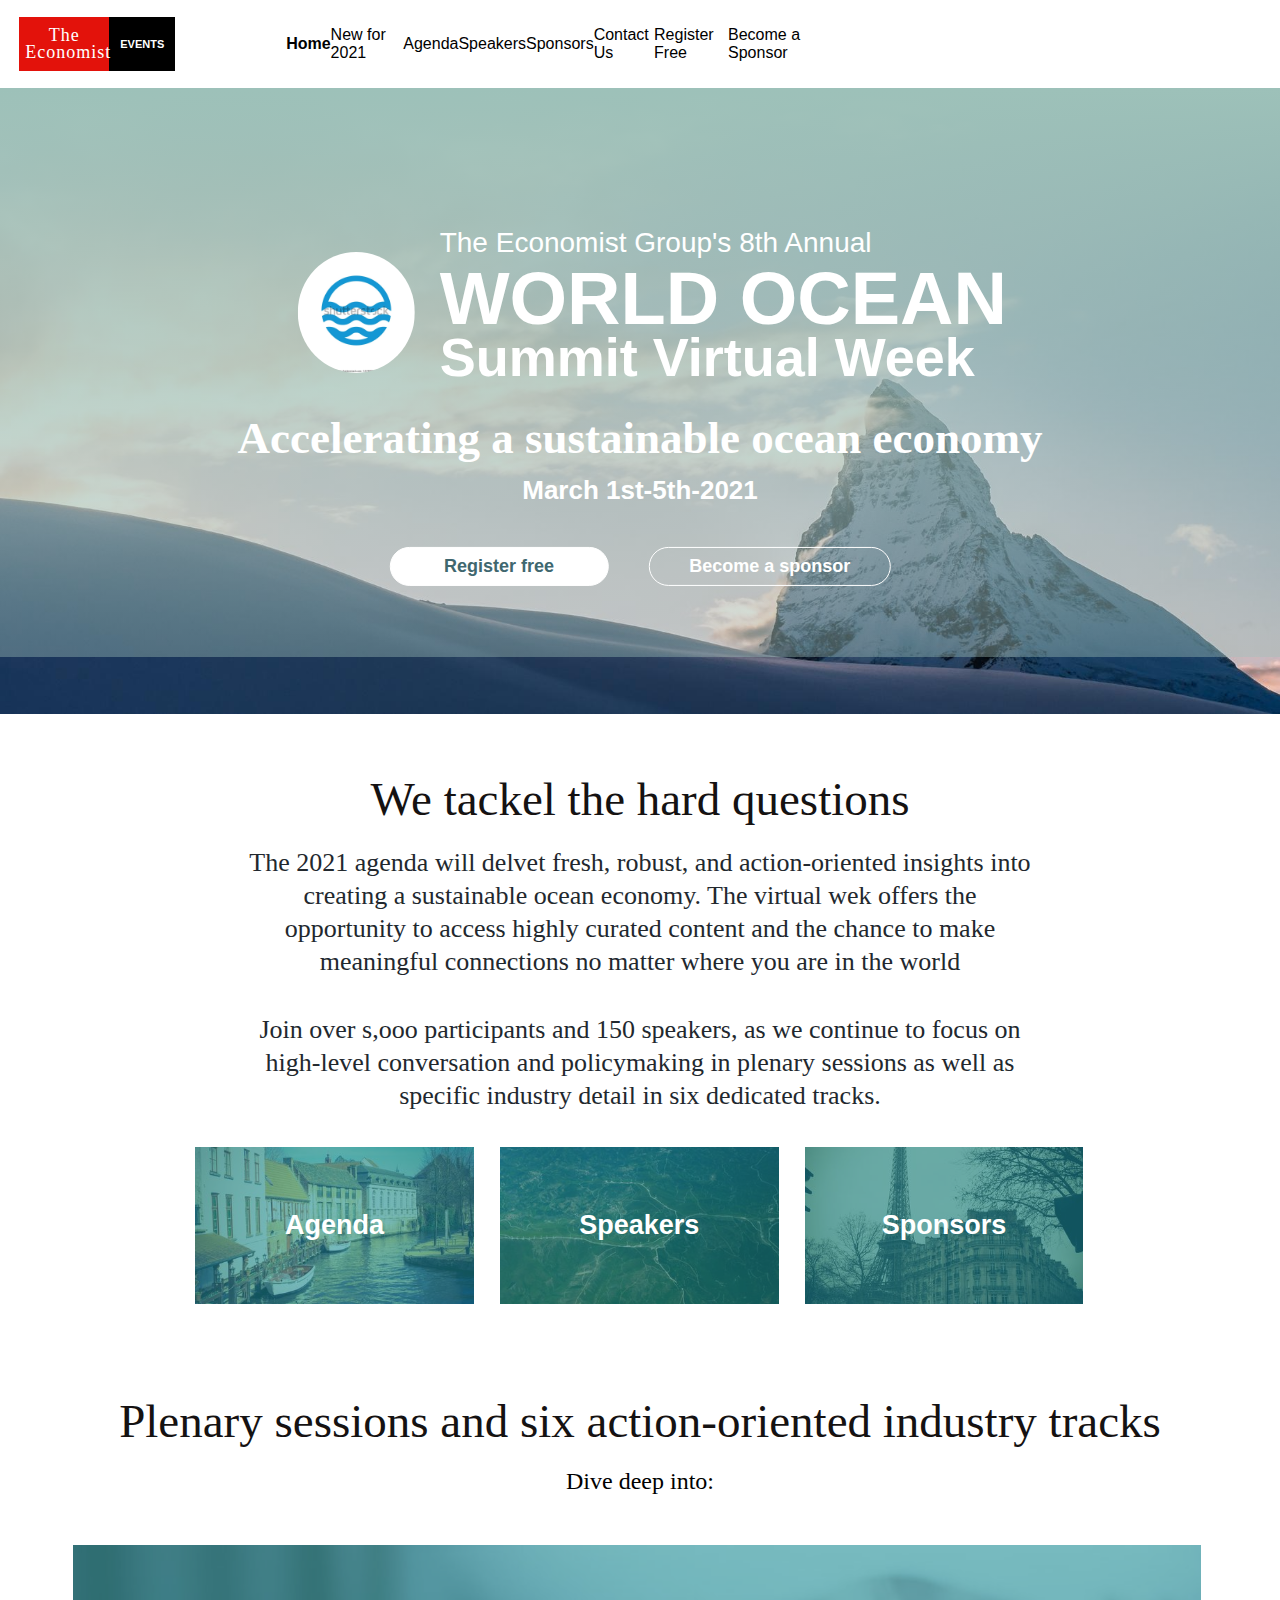
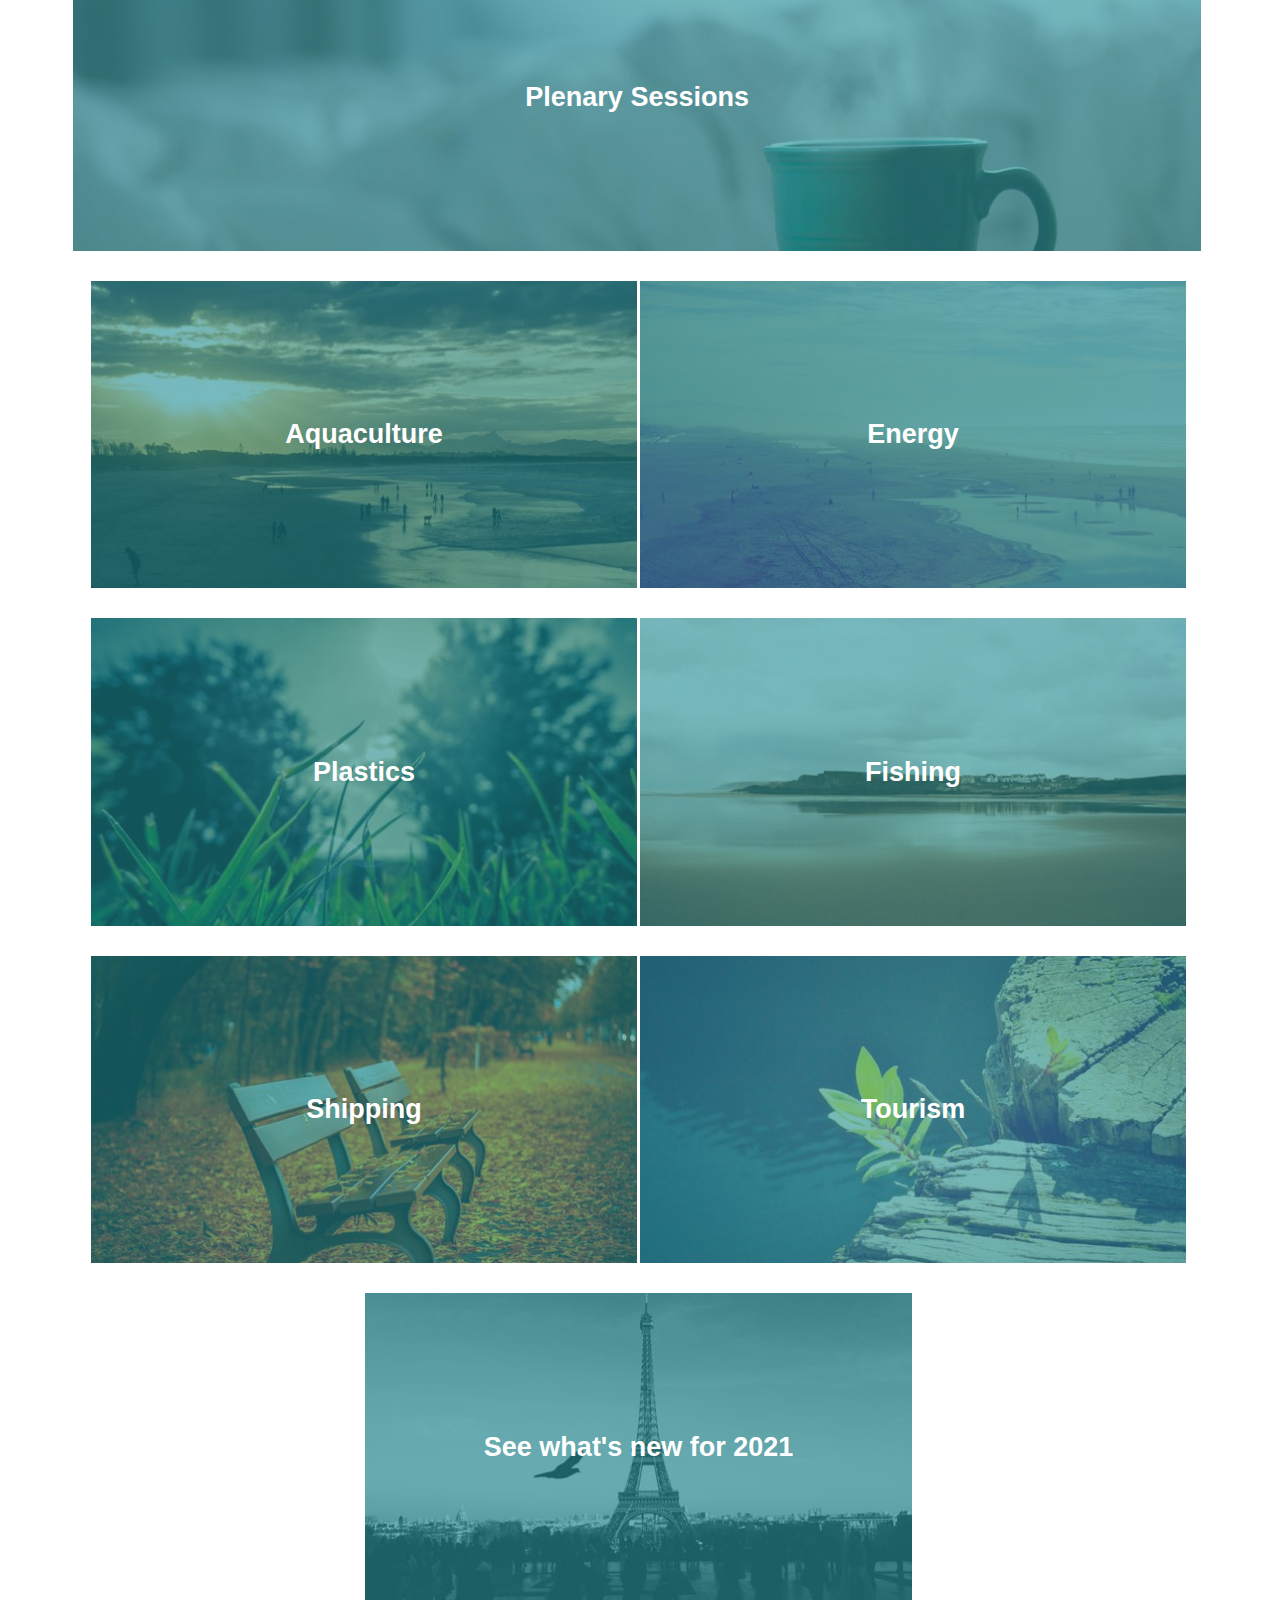
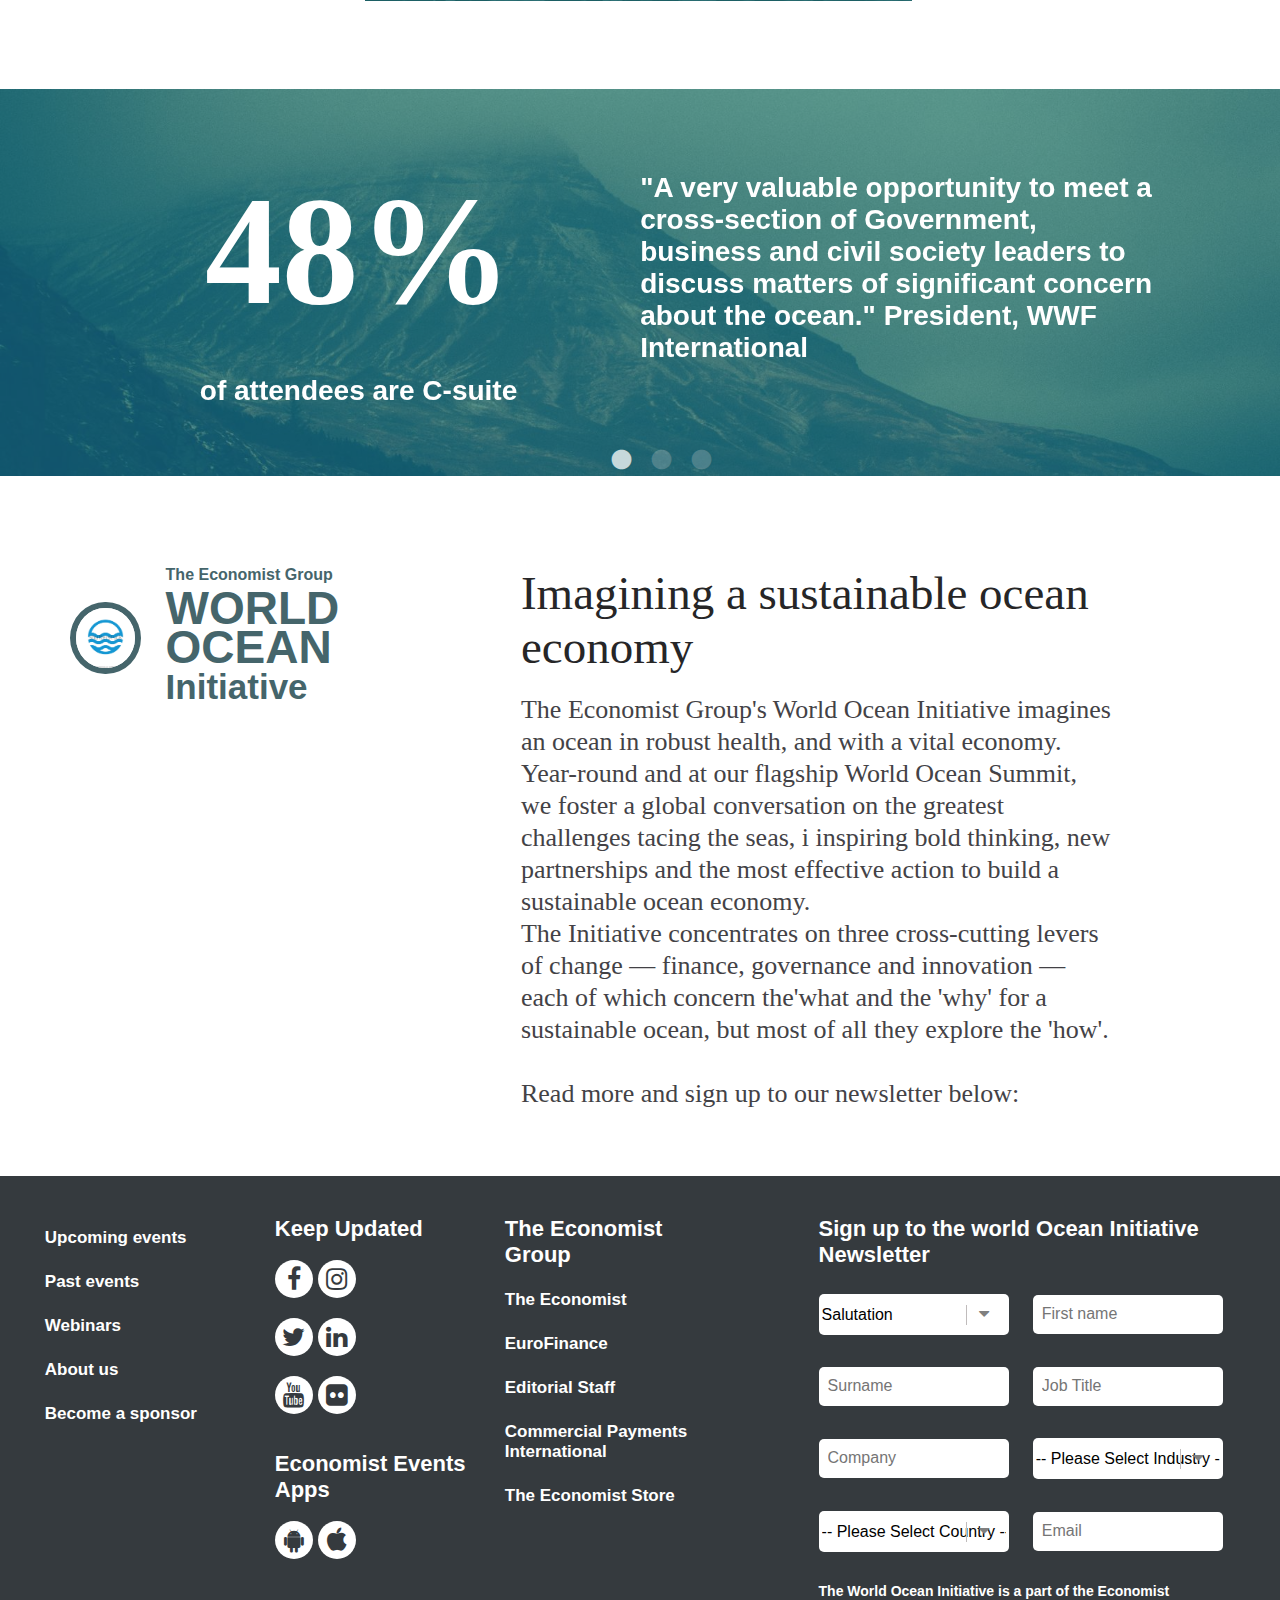
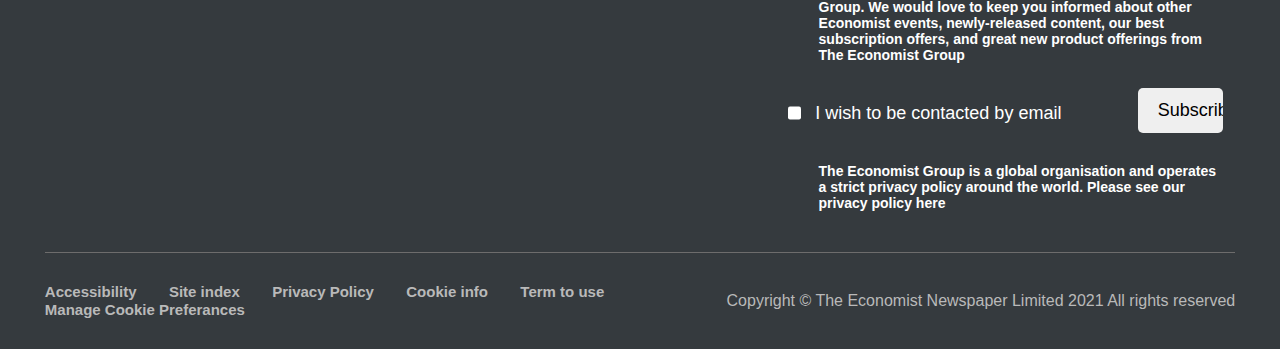
==== commit 99f23dc6: "modify navigation structure" ====
--- a/index.html
+++ b/index.html
@@ -49,17 +49,14 @@
             <span class="bar3">bar3</span>
           </div>
           <ul class="main-menu">
-            <li class="menu-item"><a href="index.html" title="Home" class="active">Home</a></li>
-            <li class="menu-item"><a href="news.html" title="New of 2021">New of 2021</a></li>
-            <li class="menu-item"><a href="#fixme" title="Agenda">Agenda</a></li>
-            <li class="menu-item"><a href="speakers.html" title="Speakers">Speakers</a></li>
-            <li class="menu-item"><a href="#fixme" title="Sponsors">Sponsors</a></li>
-            <li class="menu-item"><a href="#fixme" title="Contact Us">Contact Us</a></li>
-          </ul>
-          <ul class="sub-menu">
-            <li class="menu-item"><a href="#fixme" title="Register Free" class="active">Register
-                Free</a></li>
-            <li class="menu-item"><a href="#fixme" title="Become a Sponsor">Become a Sponsor</a></li>
+            <li class="menuitem"><a href="index.html" class="active">Home</a></li>
+            <li class="menuitem"><a href="news.html">New for 2021</a></li>
+            <li class="menuitem"><a href="#fixme">Agenda</a></li>
+            <li class="menuitem"><a href="speakers.html">Speakers</a></li>
+            <li class="menuitem"><a href="#fixme">Sponsors</a></li>
+            <li class="menuitem"><a href="#fixme">Contact Us</a></li>
+            <li class="menuitem"><a href="#fixme">Register Free</a></li>
+            <li class="menuitem"><a href="#fixme">Become a Sponsor</a></li>
           </ul>
         </nav>
       </div>
@@ -75,8 +72,7 @@
         <div class="wrapper">
           <div class="banner-heading">
             <figure>
-              <img src="assets/images/logo.webp"
-                alt="Ocean">
+              <img src="assets/images/logo.webp" alt="Ocean">
             </figure>
             <div class="heading-content">
               <span>The Economist Group's 8th Annual</span>
@@ -106,19 +102,15 @@
             <li class="tackel-item">
               <a href="#fixme" title="Agenda">
                 <figure>
-                  <img
-                    src="assets/images/image2.jpg"
-                    alt="Agenda">
+                  <img src="assets/images/image2.jpg" alt="Agenda">
                   <figcaption><span>Agenda</span></figcaption>
                 </figure>
               </a>
             </li>
             <li class="tackel-item">
-              <a href="#fixme" title="Speakers">
+              <a href="speakers.html" title="Speakers">
                 <figure>
-                  <img
-                    src="assets/images/image3.jpg"
-                    alt="Speakers">
+                  <img src="assets/images/image3.jpg" alt="Speakers">
                   <figcaption><span>Speakers</span></figcaption>
                 </figure>
               </a>
@@ -126,9 +118,7 @@
             <li class="tackel-item">
               <a href="#fixme" title="Sponsors">
                 <figure>
-                  <img
-                    src="assets/images/image4.jpg"
-                    alt="Sponsors">
+                  <img src="assets/images/image4.jpg" alt="Sponsors">
                   <figcaption><span>Sponsors</span></figcaption>
                 </figure>
               </a>
@@ -250,8 +240,7 @@
         <div class="wrapper">
           <div class="imagin-logo">
             <figure>
-              <img src="assets/images/logo.webp"
-                alt="Ocean">
+              <img src="assets/images/logo.webp" alt="Ocean">
             </figure>
             <div class="imagin-logo-content">
               <span>The Economist Group</span>
@@ -371,9 +360,9 @@
                 other Economist events, newly-released content, our best subscription offers, and great new product
                 offerings from The Economist Group</p>
               <div class="subscribe">
-                  <input type="checkbox" name="wish" id="wish">
-                  <label for="wish" class="wish">I wish to be contacted by email</label>
-                  <span class="error"></span>
+                <input type="checkbox" name="wish" id="wish">
+                <label for="wish" class="wish">I wish to be contacted by email</label>
+                <span class="error"></span>
                 <input type="submit" value="Subscribe" class="subscribe">
               </div>
               <p>The Economist Group is a global organisation and operates a strict privacy policy around the world.
--- a/assets/css/style.css
+++ b/assets/css/style.css
@@ -933,14 +933,38 @@
   -ms-flex-preferred-size: 16%;
       flex-basis: 16%;
   display: none;
-  }
+}
 
 .speakerlist li figure {
   width: 65%;
-  margin: 0 auto;
+  margin: 0 auto 25px auto;
   border-radius: 50%;
-  overflow: hidden;
-}
+  position: relative;
+}
+
+.speakerlist li figure img { border-radius: 50%; }
+
+.speakerlist figure::after {
+  content: '';
+  width: 47px;
+  height: 37px;
+  background: url('../images/flag.png');
+  background-position: 0 0;
+  position: absolute;
+  right: -16%;
+  bottom: 0%;
+  border: 5px solid #efe9e9;
+  border-radius: 28%;
+}
+
+.speakerlist li:nth-child(1) figure::after { background-position: 11% 64%; }
+.speakerlist li:nth-child(2) figure::after { background-position: 58% 10%; }
+.speakerlist li:nth-child(3) figure::after { background-position: 6% 10%; }
+.speakerlist li:nth-child(4) figure::after { background-position: 21% 100%; }
+.speakerlist li:nth-child(5) figure::after { background-position: 21% 63%; }
+.speakerlist li:nth-child(9) figure::after { background-position: 94% 27%; }
+.speakerlist li:nth-child(10) figure::after { background-position: 47% 72%; }
+.speakerlist li:nth-child(12) figure::after { background-position: 94% 0; }
 
 .speaker_name {
   font-size: 22px;
@@ -1190,7 +1214,7 @@
           justify-content: space-between;
   -webkit-box-align: center;
       -ms-flex-align: center;
-          align-items: center;
+          align-items: center;        
 }
 
 #wish {
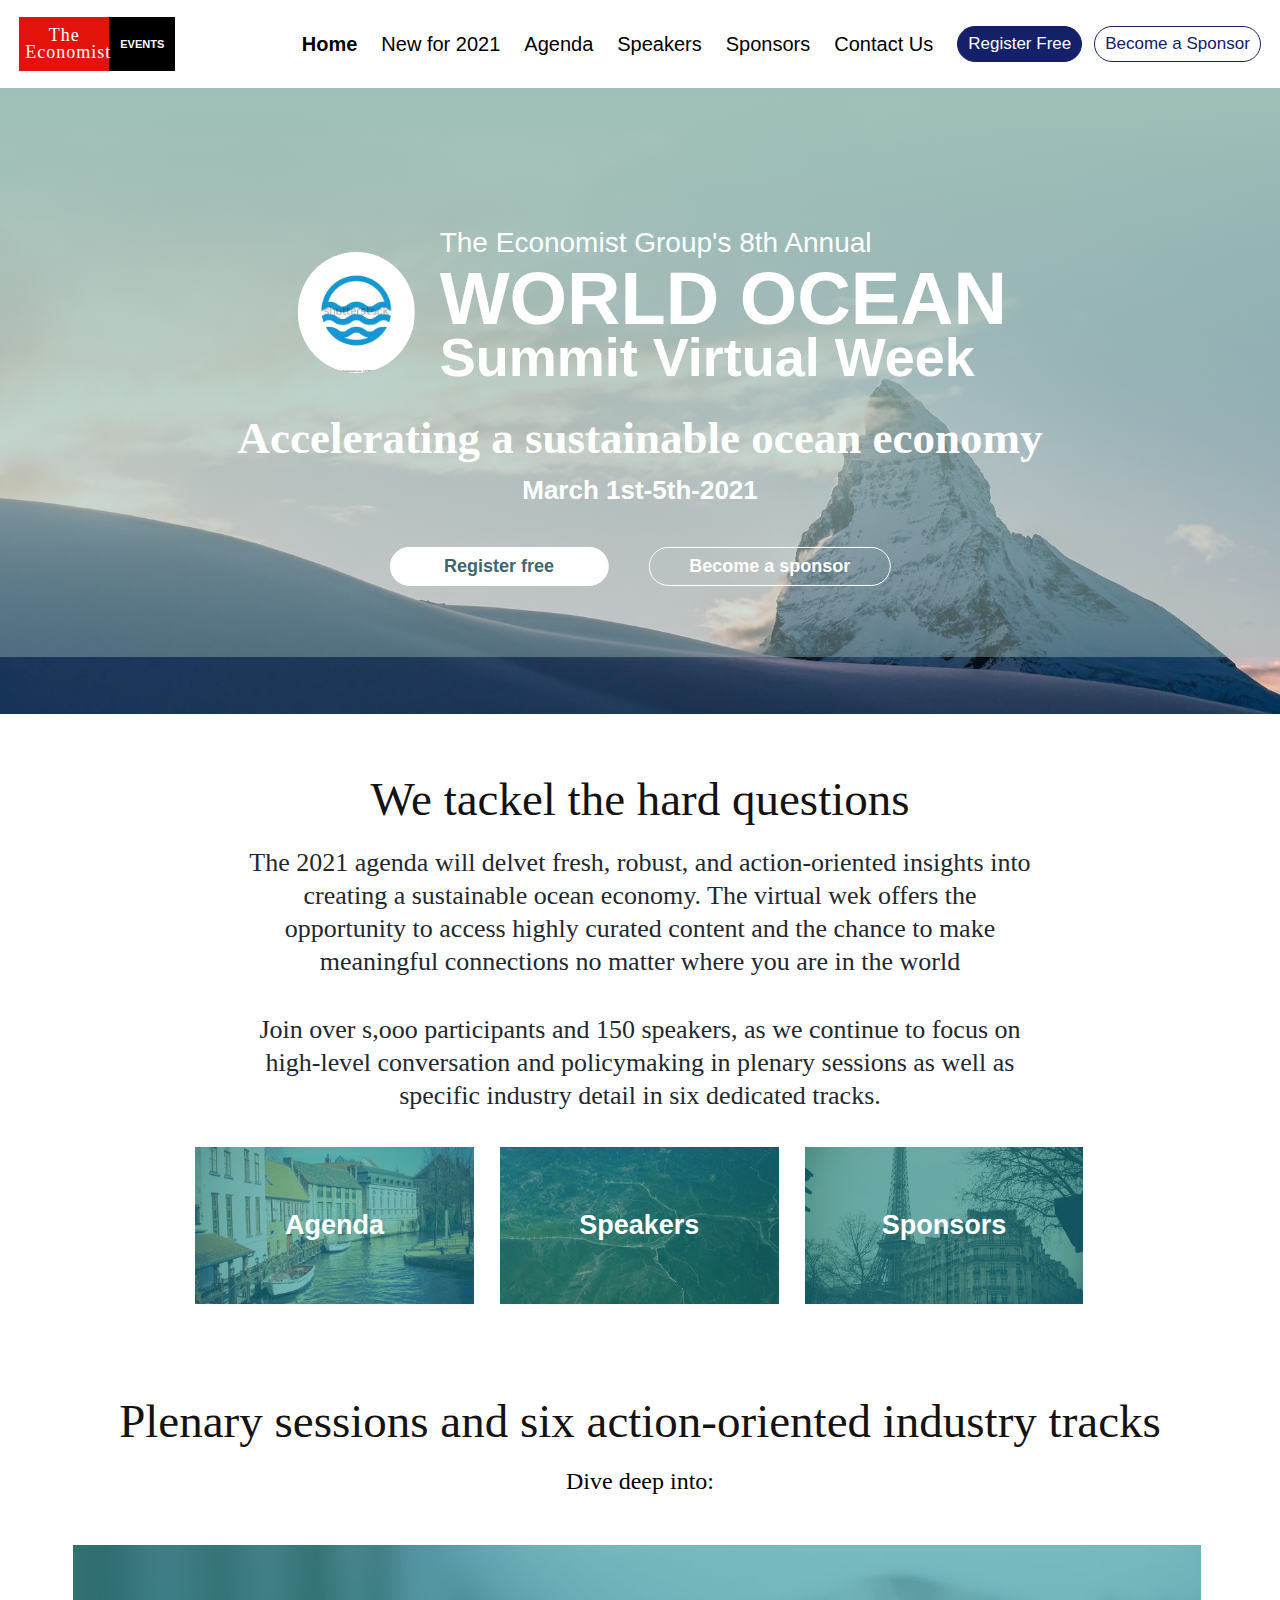
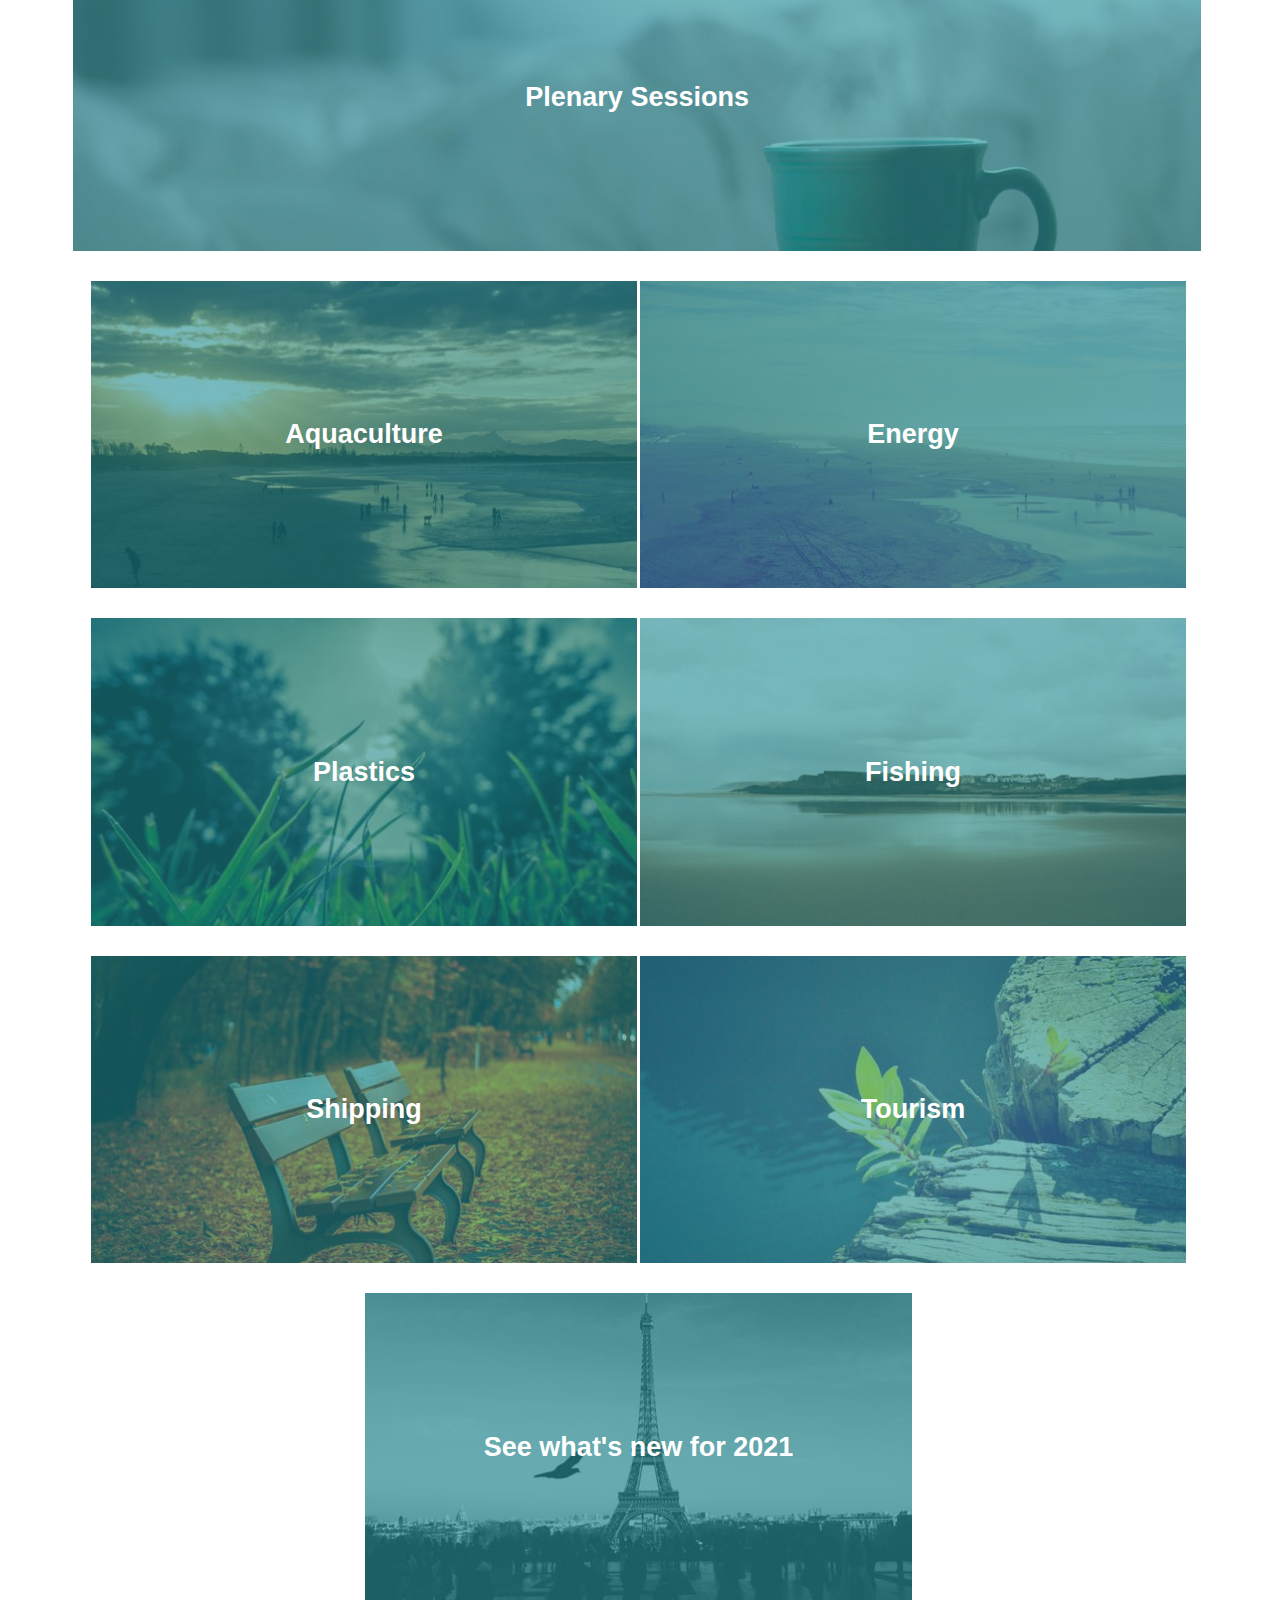
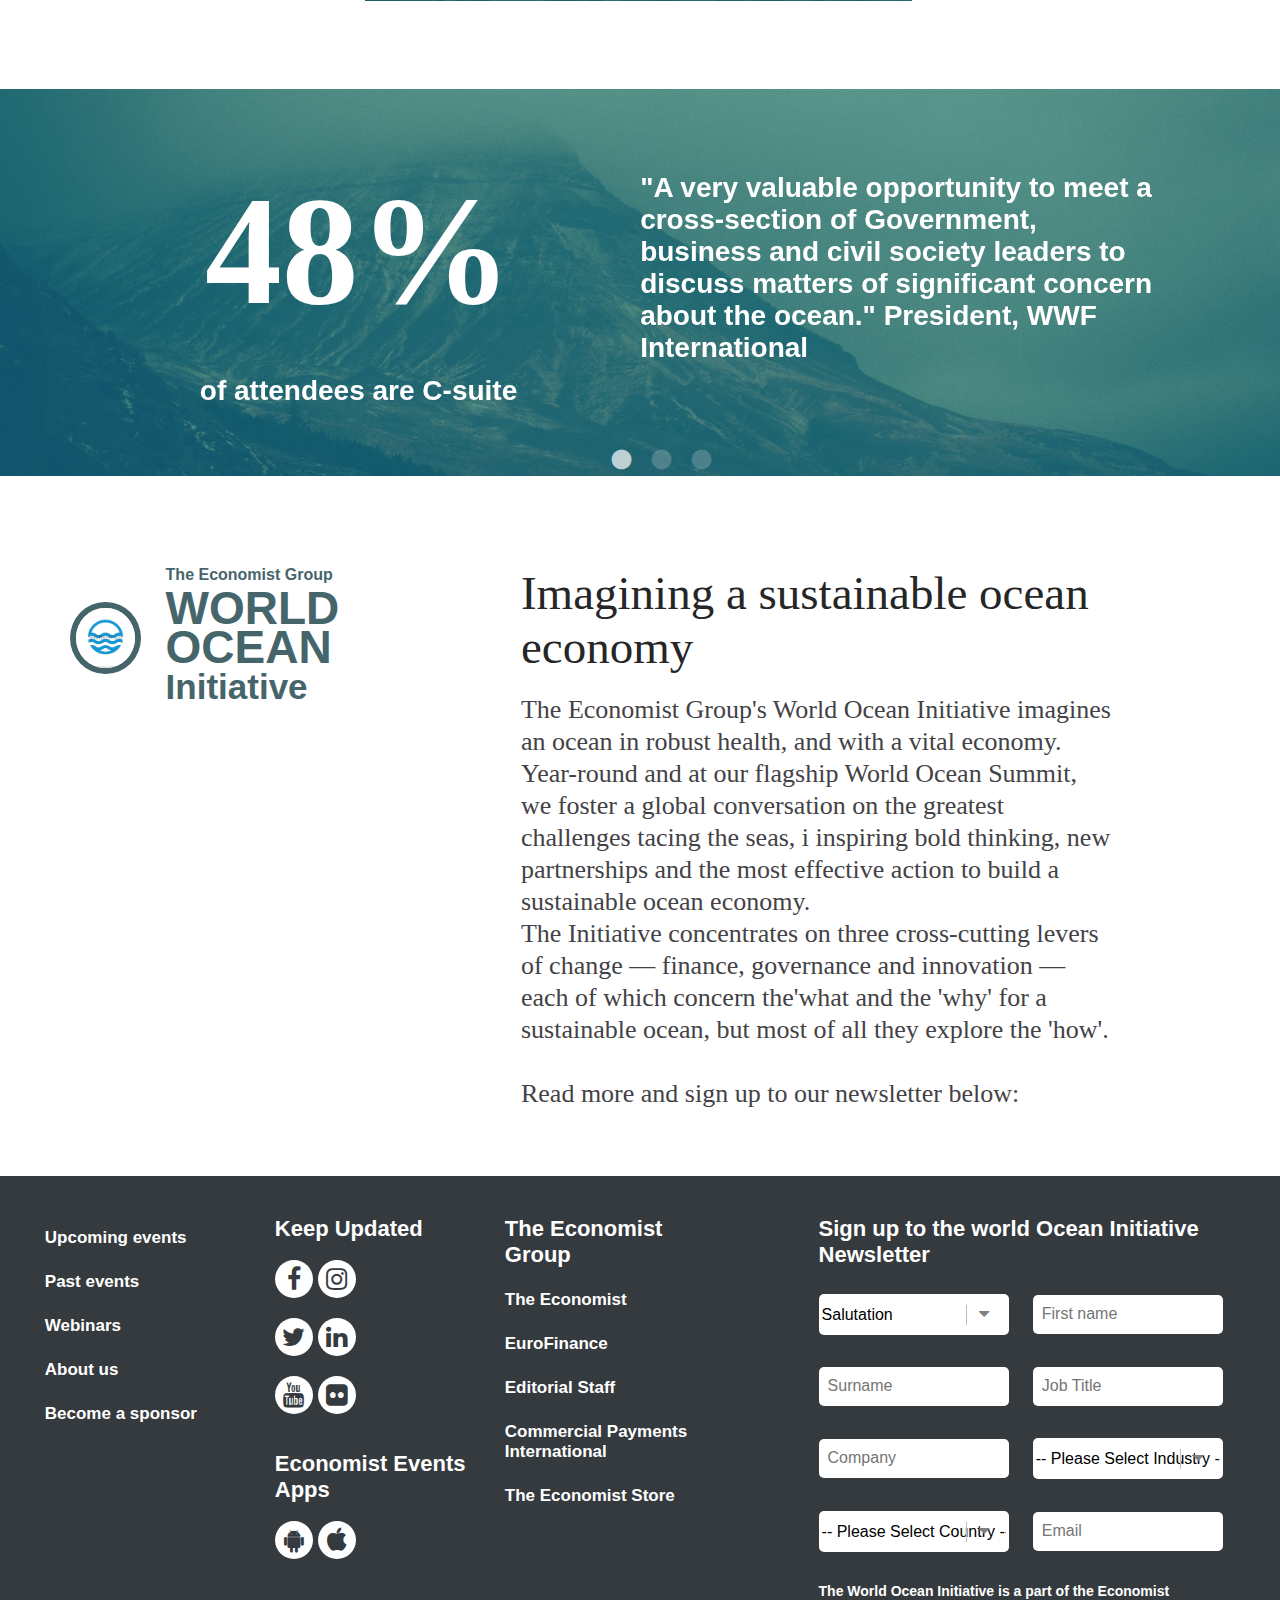
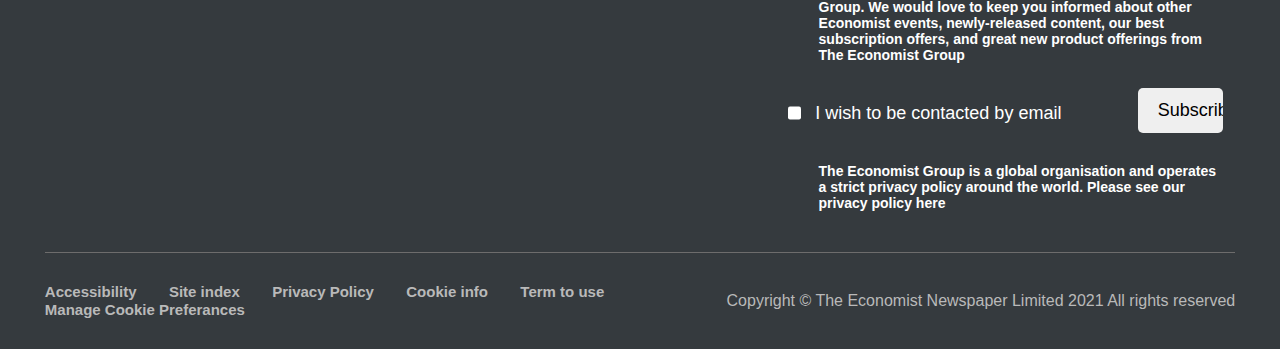
==== commit 61293669: "HTML code commenting done" ====
--- a/index.html
+++ b/index.html
@@ -11,7 +11,6 @@
 
   <meta name="viewport" content="width=device-width, initial-scale=1, maximum-scale=1">
 
-
   <!-- Place favicon.ico in the root directory: mathiasbynens.be/notes/touch-icons -->
   <link rel="shortcut icon" href="favicon.ico" />
 
@@ -22,17 +21,16 @@
   <link rel="stylesheet" media="screen" href="assets/css/style.css">
 
   <!-- Slick slider plugin -->
-  <script src="https://ajax.googleapis.com/ajax/libs/jquery/3.5.1/jquery.min.js"></script>
   <link rel="stylesheet" type="text/css" href="slick/slick.css" />
   <!-- Add the new slick-theme.css if you want the default styling -->
   <link rel="stylesheet" type="text/css" href="slick/slick-theme.css" />
-  <script src="slick/slick.min.js"></script>
 
 </head>
 
 <body>
   <!--container start-->
   <div class="container">
+
     <!--header section start-->
     <header>
       <div class="wrapper">
@@ -61,9 +59,11 @@
         </nav>
       </div>
     </header>
-    <!--header section start-->
+    <!--header section end-->
+
     <!--main section start-->
     <main>
+
       <!-- Banner start -->
       <div class="banner">
         <figure>
@@ -233,7 +233,7 @@
           </ul>
         </div>
       </div>
-      <!-- Slider start -->
+      <!-- Slider end -->
 
       <!-- imagining section start -->
       <section class="imagining">
@@ -261,6 +261,7 @@
         </div>
       </section>
       <!-- imagining section end -->
+
     </main>
     <!--main section end-->
 
@@ -391,7 +392,12 @@
   </div>
   <!--container end-->
 
+  <script src="assets/vendor/jquery-1.8.3.min.js"></script>
   <script src="assets/js/script.js"></script>
+  
+  <!-- Slider plugin -->
+  <script src="slick/slick.min.js"></script>
+
 </body>
 
 </html>--- a/assets/css/style.css
+++ b/assets/css/style.css
@@ -1,10 +1,3 @@
-/*
-* Prefixed by https://autoprefixer.github.io
-* PostCSS: v7.0.29,
-* Autoprefixer: v9.7.6
-* Browsers: last 4 version
-*/
-
 @charset "utf-8";
 /* ==========================================================================
    1. CSS Reset Code
@@ -157,6 +150,8 @@
   -webkit-box-align: center;
       -ms-flex-align: center;
           align-items: center;
+          -ms-flex-wrap: wrap;
+              flex-wrap: wrap;
 }
 
 .logo { -ms-flex-preferred-size: 12.5%; flex-basis: 12.5%; }
@@ -196,9 +191,8 @@
   font-weight: bold;
 }
 
-nav,
-.main-menu,
-.sub-menu {
+.main-menu {
+  width: 100%;
   display: -webkit-box;
   display: -ms-flexbox;
   display: flex;
@@ -210,38 +204,42 @@
           align-items: center;
 }
 
-nav { -ms-flex-preferred-size: 68.5%; flex-basis: 68.5%; }
-nav a { color: #000; }
- 
-.main-menu { -ms-flex-preferred-size: 65%; flex-basis: 65%; }
-
-.main-menu a { font-size: 21px; }
-
-.main-menu a:hover {text-decoration: underline;}
-.main-menu a.active { font-weight: bold; }
-
-.sub-menu { -ms-flex-preferred-size: 31.5%; flex-basis: 31.5%; }
-
-.sub-menu a,
-.speaker-btn a,
-.load-btn a {
+.main-menu a {
+  padding: 5px 0;
+  margin: 0 22px;
+  font-size: 21px;
+  color: #000;
+}
+
+.main-menu a:hover { text-decoration: underline; }
+
+.menuitem:nth-child(7) a,
+.menuitem:nth-child(8) a,
+.load-btn a,
+.speaker-btn a{
   padding: 7px 20px;
-  border: 1px solid #0E4351;
+  border: 1.4px solid #142068;
   border-radius: 20px;
-  font-weight: bold;
-  font-size: 17px;
-  -webkit-transition: ease .4s;
-  -o-transition: ease .4s;
-  transition: ease .4s;
-  color: #0E4351;
-}
+  background-color: #142068;
+  color: #fff;
+  font-size: 19px;
+}
+
+.menuitem:nth-child(8) a,
+.load-btn a,
+.speaker-btn a { 
+  margin: 0;
+  background-color: #fff;
+  color: #142068;
+}
+
+.menuitem a.active { font-weight: bold; }
 
 .load-btn a:hover,
 .speaker-btn a:hover,
-.sub-menu a:hover,
-.sub-menu a.active {
+.menuitem:nth-child(8) a:hover {
+  background-color: #142068;
   color: #fff;
-  background-color: #142068;
 }
 /*=================================
   Header styling ends here
@@ -259,13 +257,13 @@
 
 .banner .wrapper {
   position: absolute;
+  z-index: 2;
   left: 50%;
   top: 50%;
   -webkit-transform: translate(-50%, -50%);
       -ms-transform: translate(-50%, -50%);
           transform: translate(-50%, -50%);
   text-align: center;
-  z-index: 2;
 }
 
 .banner > figure { position: relative; }
@@ -277,6 +275,8 @@
   position: absolute;
   left: 0;
   top: 0;
+  background: -webkit-gradient(linear, left top, left bottom, from(#9DC1B9), to(rgba(159, 193, 186,.4)));
+  background: -o-linear-gradient(top, #9DC1B9 0%, rgba(159, 193, 186,.4));
   background: linear-gradient(to bottom, #9DC1B9 0%, rgba(159, 193, 186,.4));
 }
 
@@ -306,11 +306,11 @@
   padding: 0;
   margin: 10px 0;
   /* font-size: 4vw; */
+  color: #fff;
   font-size: 74px;
   font-weight: bold;
   line-height: 59px;
   /* line-height: 3.2vw; */
-  color: #fff;
 }
 
 .heading-content h2 span { 
@@ -340,9 +340,9 @@
   border: 1px solid #fff;
   border-radius: 20px;
   margin: 0 18px;
+  color: #fff;
   font-weight: bold;
   font-size: 18px;
-  color: #fff;
   -webkit-transition: ease .4s;
   -o-transition: ease .4s;
   transition: ease .4s;
@@ -350,8 +350,8 @@
 
 .banner-btn a:hover,
 .banner-btn a.active {
+  background-color: #fff;
   color: #40676f;
-  background-color: #fff;
 }
 
 .banner-btn a.active { padding: 8px 4.5%; }
@@ -371,19 +371,19 @@
 
 h3 {
   margin: 25px 0 20px;
+  color: #151212;
   font-size: 47px;
   /* font-weight: bold; */
   font-family: serif;
-  color: #151212;
 }
 
 .tackel-question p {
   padding: 0 6%;
   margin-bottom: 35px;
+  color: #22282e;
   font-size: 26px;
   line-height: 33px;
   font-family: serif;
-  color: #22282e;
 }
 
 .tackel-list {
@@ -407,14 +407,16 @@
 }
 
 .plenary-gallery figure,  /* plenary-gallery section */
-
 .tackel-item figure { 
   width: 99.5%;
   position: relative;
 }
 
 .plenary-gallery li:hover,  /* plenary-gallery section */
-.tackel-item:hover { -webkit-box-shadow: 0 0 20px rgba(0,0,0,.5); box-shadow: 0 0 20px rgba(0,0,0,.5);}
+.tackel-item:hover { 
+  -webkit-box-shadow: 0 0 20px rgba(0,0,0,.5); 
+  box-shadow: 0 0 20px rgba(0,0,0,.5);
+}
 
 .plenary-gallery li:hover figcaption,  /* plenary-gallery section */
 .tackel-item:hover figcaption { opacity: 0; }
@@ -436,10 +438,10 @@
   position: absolute;
   left: 0;
   top: 0;
+  background-color: rgba(28, 140, 148, .6);
+  color: #fff;
   font-size: 27px;
   font-weight: bold;
-  color: #fff;
-  background-color: rgba(28, 140, 148, .6);
   -webkit-transition: .6s;
   -o-transition: .6s;
   transition: .6s;
@@ -564,7 +566,7 @@
 
 .slider .slick-dots li.slick-active button:before,
 .slider li.slick-active button:before {
-  opacity: .75;
+  opacity: .7;
   color: #fff;
 }
 
@@ -690,8 +692,8 @@
   position: absolute;
   left: 0;
   top: 0;
+  background: -o-linear-gradient(left, rgba(14, 67, 81,.9) 35%,rgba(157, 191, 174,.5));
   background: -webkit-gradient(linear, left top, right top, color-stop(35%, rgba(14, 67, 81,.9)),to(rgba(157, 191, 174,.5)));
-  background: -o-linear-gradient(left, rgba(14, 67, 81,.9) 35%,rgba(157, 191, 174,.5));
   background: linear-gradient(to right, rgba(14, 67, 81,.9) 35%,rgba(157, 191, 174,.5));
 }
 
@@ -705,8 +707,8 @@
 
 .newbanner-main p {
   width: 50%;
+  color: #fff;
   font-size: 23px;
-  color: #fff;
   line-height: 32px;
 }
 
@@ -756,10 +758,10 @@
 
 .focus-content p,
 .superyear-content p {
+  color: #484646;
   font-size: 25px;
   line-height: 29px;
   font-family: serif;
-  color: #484646;
 }
 
 .superyear-content p { padding-right: 4%; }
@@ -830,18 +832,18 @@
 .speaker-mainheading { margin-bottom: 20px; }
 .speaker-mainheading h2 {
   padding: 15px 0;
+  border-bottom: 5px solid #000;
+  margin: 43px 0;
   font-size: 27px;
   font-weight: bold;
-  border-bottom: 5px solid #000;
-  margin: 43px 0;
 }
 
 .speaker-mainheading p { font-size: 23px; }
 
 .speaker-btn {
   padding: 39px 0;
+  border-bottom: 1px solid #d6d4d4;
   text-align: end;
-  border-bottom: 1px solid #d6d4d4;
 }
 
 .speaker-tabs {
@@ -864,8 +866,8 @@
   border: 2px solid #40676f;
   border-radius: 6px;
   margin: 10px 16px;
+  color: #0E4351;
   font-size: 20px;
-  color: #0E4351;
 }
 
 .filter-btn a:hover,
@@ -904,8 +906,8 @@
 
 .searchbox button::after {
   content: '\f002';
+  color: #fff;
   font-family: fontAwesome;
-  color: #fff;
 }
 
 .searchbox button span {
@@ -948,13 +950,13 @@
   content: '';
   width: 47px;
   height: 37px;
-  background: url('../images/flag.png');
-  background-position: 0 0;
+  border: 5px solid #efe9e9;
+  border-radius: 28%;
   position: absolute;
   right: -16%;
   bottom: 0%;
-  border: 5px solid #efe9e9;
-  border-radius: 28%;
+  background: url('../images/flag.png');
+  background-position: 0 0;
 }
 
 .speakerlist li:nth-child(1) figure::after { background-position: 11% 64%; }
@@ -967,9 +969,9 @@
 .speakerlist li:nth-child(12) figure::after { background-position: 94% 0; }
 
 .speaker_name {
+  margin: 5px 0;
   font-size: 22px;
   font-weight: bold;
-  margin: 5px 0;
 }
 
 .speaker-title {
@@ -1136,11 +1138,11 @@
   width: 100%;
   padding: 12px 9px;
   border-radius: 5px;
+  border: none;
+  outline: none;
   margin: 10px 0;
   -webkit-box-sizing: border-box;
           box-sizing: border-box;
-  outline: none;
-  border: none;
 }
 
 .form-control select {
@@ -1248,15 +1250,15 @@
   content: '';
   width: 15px;
   height: 10px;
+  border-left: 2px solid #000;
+  border-bottom: 2px solid #000;
   position: absolute;
+  z-index: 5;
   left: -11%;
   top: -7%;
-  border-left: 2px solid #000;
-  border-bottom: 2px solid #000;
   -webkit-transform: rotate(-45deg);
       -ms-transform: rotate(-45deg);
           transform: rotate(-45deg);
-  z-index: 5;
 }
 
 input[type="checkbox"] {
@@ -1279,8 +1281,8 @@
 }
 
 input[type="submit"]:hover {
+  background-color: #000;
   color: #d2d2d2;
-  background-color: #000;
 }
 /* newsletter-form end */
 
@@ -1307,14 +1309,17 @@
 }
 
 .footer-dwn a {
+  color: #b9b9b9;
   font-size: 15px;
   font-weight: bold;
-  color: #b9b9b9;
 }
 
 .footer-dwn a:hover { text-decoration: underline; }
 
-.footer-dwnlist { -ms-flex-preferred-size: 47%; flex-basis: 47%; }
+.footer-dwnlist { 
+  -ms-flex-preferred-size: 47%; 
+  flex-basis: 47%; 
+}
 
 /* Scroll btn */
 .scrollbtn { 
@@ -1366,33 +1371,33 @@
 @media only screen and (max-width: 1731px) {
 
 header .wrapper { width: 97%;}
-nav { -ms-flex-preferred-size: 78.5%; flex-basis: 78.5%; }
-.main-menu { -ms-flex-preferred-size: 56%; flex-basis: 56%; }
-
-.sub-menu { 
-  -ms-flex-preferred-size: 42.5%; 
-      flex-basis: 42.5%;
-  -webkit-box-pack: start;
-      -ms-flex-pack: start;
-          justify-content: flex-start;
-}
-
-.sub-menu .menu-item { margin-right: 5px; }
-
-.sub-menu a,
-.main-menu a { font-size: 16px; }
-
-  /* plenary-gallery section start */
-  .plenary-gallery { -webkit-box-pack: center; -ms-flex-pack: center; justify-content: center; }
-  /* plenary-gallery section end */
-
-  /* new page banner section start */
-  .newbanner-main p { width: 70%; }
-  .newbanner-main h3 { 
-    width: 100%;
-    padding: 0;
-  }
-  /* new page banner section end */
+
+.main-menu a { 
+  font-size: 20px;
+  margin: 0 12px;
+}
+
+
+.menuitem:nth-child(7) a, .menuitem:nth-child(8) a {
+  font-size: 17px;
+  padding: 7px 10px;
+}
+
+/* plenary-gallery section start */
+.plenary-gallery { 
+  -webkit-box-pack: center; 
+  -ms-flex-pack: center; 
+  justify-content: center; 
+}
+/* plenary-gallery section end */
+
+/* new page banner section start */
+.newbanner-main p { width: 70%; }
+.newbanner-main h3 { 
+  width: 100%;
+  padding: 0;
+}
+/* new page banner section end */
 }  
 
 @media only screen and (max-width: 1024px) {
@@ -1429,8 +1434,12 @@
   }
 
 .main-menu a { color: #fff; }
-.sub-menu { display: none; }
-.main-menu.active { -webkit-transform: scaleY(1); -ms-transform: scaleY(1); transform: scaleY(1); }
+.menuitem:nth-child(7) a, .menuitem:nth-child(8) a { display: none; }
+.main-menu.active { 
+  -webkit-transform: scaleY(1); 
+  -ms-transform: scaleY(1); 
+  transform: scaleY(1); 
+}
 
 nav { width: 100%; }
 
@@ -1442,9 +1451,9 @@
   font-size: 48px;
   line-height: 38px;
 }
+
 .heading-content span { font-size: 18px; }
 .heading-content h2 span { font-size: 33px; }
-
 .banner p { font-size: 30px; }
 .date { font-size: 18px; }
 
@@ -1455,8 +1464,15 @@
 
 .slider .wrapper { width: 100%; }
 
-.left-content { -ms-flex-preferred-size: 26%; flex-basis: 26%; }
-.text-content { -ms-flex-preferred-size: 70%; flex-basis: 70%; }
+.left-content { 
+  -ms-flex-preferred-size: 26%;
+  flex-basis: 26%; 
+}
+
+.text-content { 
+  -ms-flex-preferred-size: 70%; 
+  flex-basis: 70%; 
+}
 
 .text-content p { font-size: 20px; }
 .left-content span { font-size: 18px; }
@@ -1468,17 +1484,35 @@
 
 /* imagining section start */
 
-.imagining .wrapper { -webkit-box-orient: vertical; -webkit-box-direction: normal; -ms-flex-direction: column; flex-direction: column; }
+.imagining .wrapper { 
+  -webkit-box-orient: vertical; 
+  -webkit-box-direction: normal; 
+  -ms-flex-direction: column; 
+  flex-direction: column; 
+}
+
 .imagining article p { font-size: 20px; }
 /* imagining section end */
 
 
 /* Footer section start */
-.footer-up { -webkit-box-orient: vertical; -webkit-box-direction: normal; -ms-flex-direction: column; flex-direction: column; }
+.footer-up { 
+  -webkit-box-orient: vertical; 
+  -webkit-box-direction: normal; 
+  -ms-flex-direction: column; 
+  flex-direction: column; 
+}
+
 footer h4 { font-size: 20px; }
+
 .footer-submenu a, 
 .footer-menu { width: 100%; }
-.footer-item { -ms-flex-preferred-size: 25%; flex-basis: 25%; }
+
+.footer-item { 
+  -ms-flex-preferred-size: 25%; 
+  flex-basis: 25%; 
+}
+
 .group-list a { font-size: 16px; }
 .newsletter { margin: 40px 0; }
 
@@ -1488,7 +1522,12 @@
 }
 .social-list a::after { font-size: 17px; }
 
-.footer-dwn { -webkit-box-orient: vertical; -webkit-box-direction: normal; -ms-flex-direction: column; flex-direction: column; }
+.footer-dwn { 
+  -webkit-box-orient: vertical; 
+  -webkit-box-direction: normal; 
+  -ms-flex-direction: column; 
+  flex-direction: column; 
+}
 
 .footer-dwnlist {
   width: 100%;
@@ -1513,9 +1552,9 @@
   /* Speaker page start */
 
 .filter-btn a {
-  padding: 5px 15px;
-  margin: 5px;
-  font-size: 18px;
+  padding: 8px 20px;
+  margin: 8px 14px;
+  font-size: 16px;
 }
 
 .searchbox input { padding: 5px; }
@@ -1525,8 +1564,12 @@
   font-size: 16px;
 }
 
-.speakerlist li { -ms-flex-preferred-size: 25%; flex-basis: 25%; }
+.speakerlist li { 
+  -ms-flex-preferred-size: 25%; 
+  flex-basis: 25%; 
+}
   /* Speaker page end */
+
 
 }
 
@@ -1534,7 +1577,13 @@
 @media only screen and (max-width: 995px) {
   
 /* tackel-question section start */
-.tackel-list { -webkit-box-orient: vertical; -webkit-box-direction: normal; -ms-flex-direction: column; flex-direction: column; }
+.tackel-list { 
+  -webkit-box-orient: vertical; 
+  -webkit-box-direction: normal; 
+  -ms-flex-direction: column; 
+  flex-direction: column; 
+}
+
 .tackel-item { margin: 10px 0; }
 
 .tackel-question p { 
@@ -1587,14 +1636,24 @@
   text-align: center;
 }
 
-.main-controls { -webkit-box-orient: vertical; -webkit-box-direction: normal; -ms-flex-direction: column; flex-direction: column; }
+.main-controls { 
+  -webkit-box-orient: vertical;
+  -webkit-box-direction: normal; 
+  -ms-flex-direction: column; 
+  flex-direction: column; 
+}
 
 .form-control { 
   width: 65%;
   margin: 0 auto;
 }
 
-.subscribe { -webkit-box-orient: vertical; -webkit-box-direction: normal; -ms-flex-direction: column; flex-direction: column; }
+.subscribe { 
+  -webkit-box-orient: vertical; 
+  -webkit-box-direction: normal; 
+  -ms-flex-direction: column; 
+  flex-direction: column; 
+}
 
 .form-control select,
 input[type="submit"] { font-size: 14px; }
@@ -1624,7 +1683,13 @@
   line-height: 20px;
 }
 
-.focus, .superyear { -webkit-box-orient: vertical; -webkit-box-direction: normal; -ms-flex-direction: column; flex-direction: column; }
+.focus, .superyear { 
+  -webkit-box-orient: vertical; 
+  -webkit-box-direction: normal; 
+  -ms-flex-direction: column; 
+  flex-direction: column; 
+}
+
 .focus-content, .superyear-content { width: 100%; }
 
 .focus figure, .superyear figure { 
@@ -1641,7 +1706,10 @@
 
   /* new page end */
 
-.speakerlist li { -ms-flex-preferred-size: 48%; flex-basis: 48%; }
+.speakerlist li { 
+  -ms-flex-preferred-size: 48%; 
+  flex-basis: 48%; 
+}
 
 }
 
@@ -1655,8 +1723,8 @@
 }
 
 .newbanner-main { 
+  background: url('../images/new1.jpg') no-repeat, -o-linear-gradient(left, #0E4351 35%,#9DBFAE); 
   background: url('../images/new1.jpg') no-repeat, -webkit-gradient(linear, left top, right top, color-stop(35%, #0E4351),to(#9DBFAE)); 
-  background: url('../images/new1.jpg') no-repeat, -o-linear-gradient(left, #0E4351 35%,#9DBFAE); 
   background: url('../images/new1.jpg') no-repeat, linear-gradient(to right, #0E4351 35%,#9DBFAE);
   background-size: cover;
   background-blend-mode: overlay;
